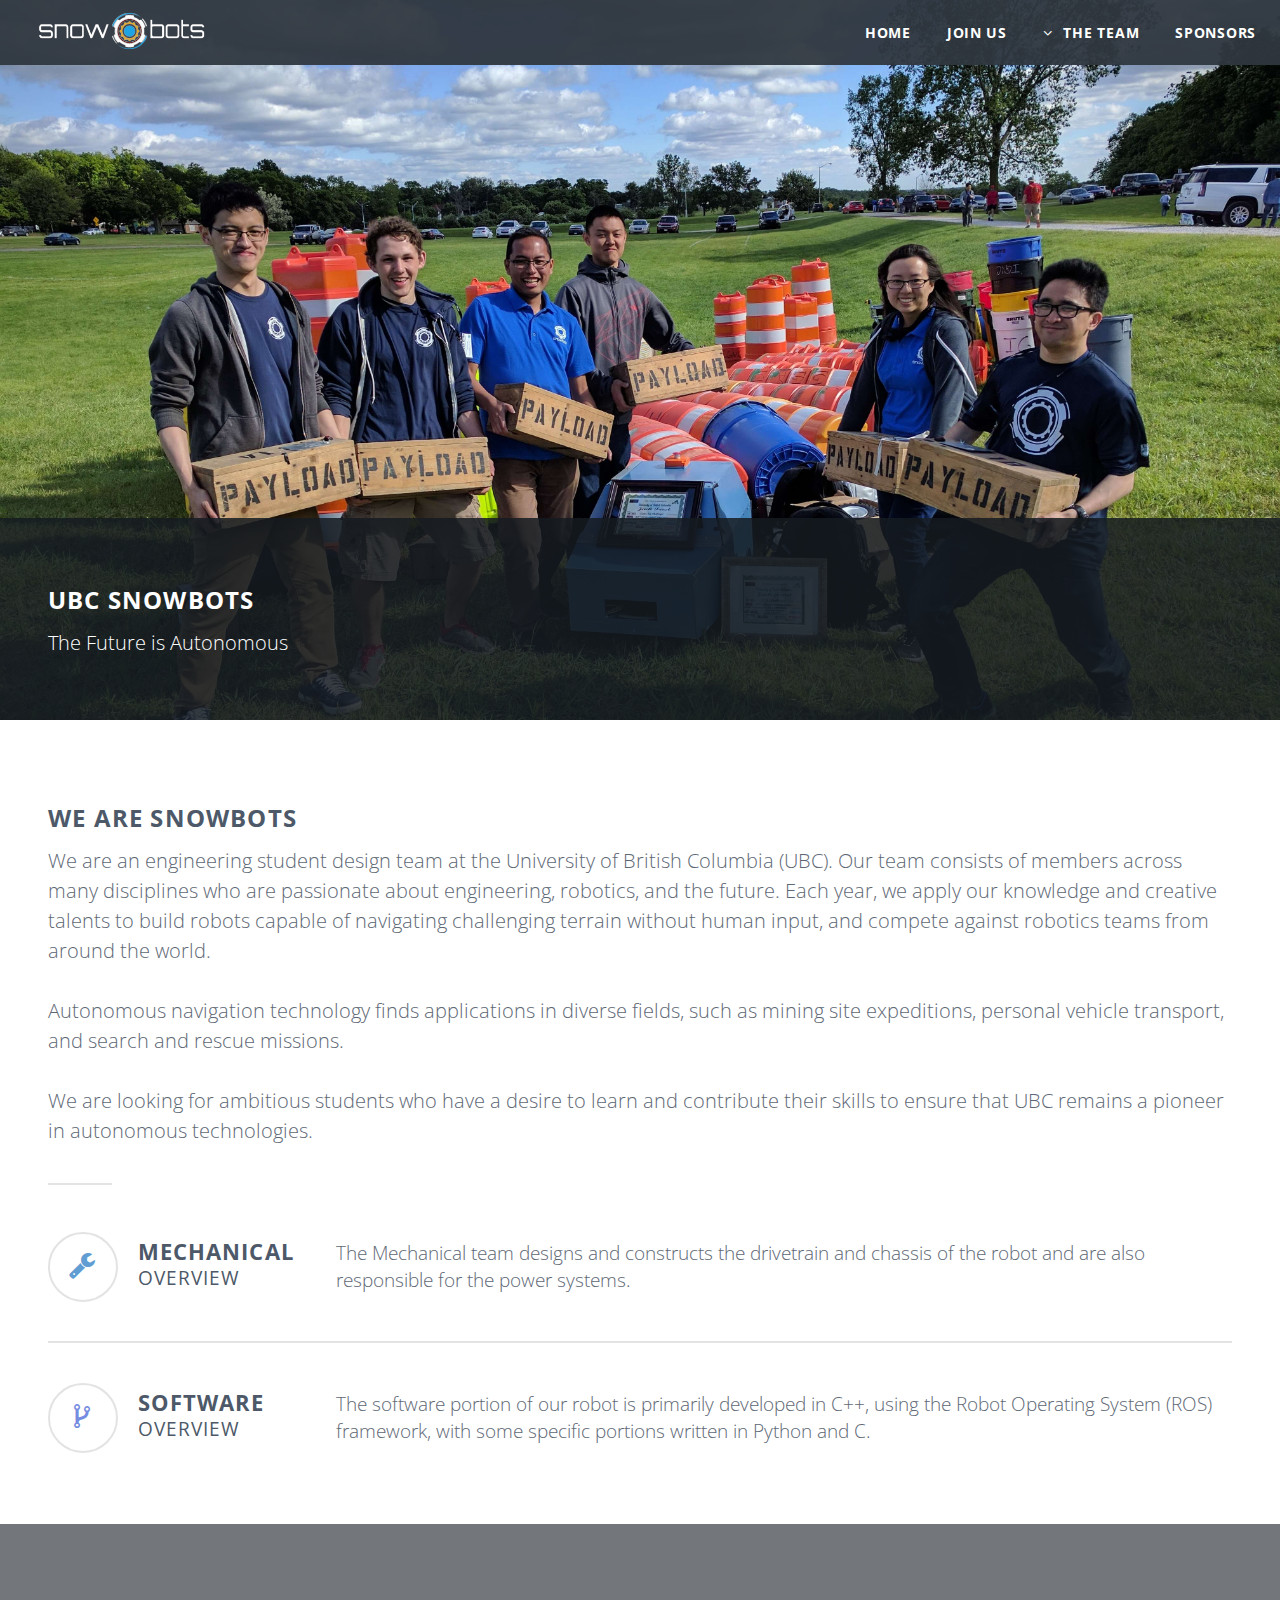
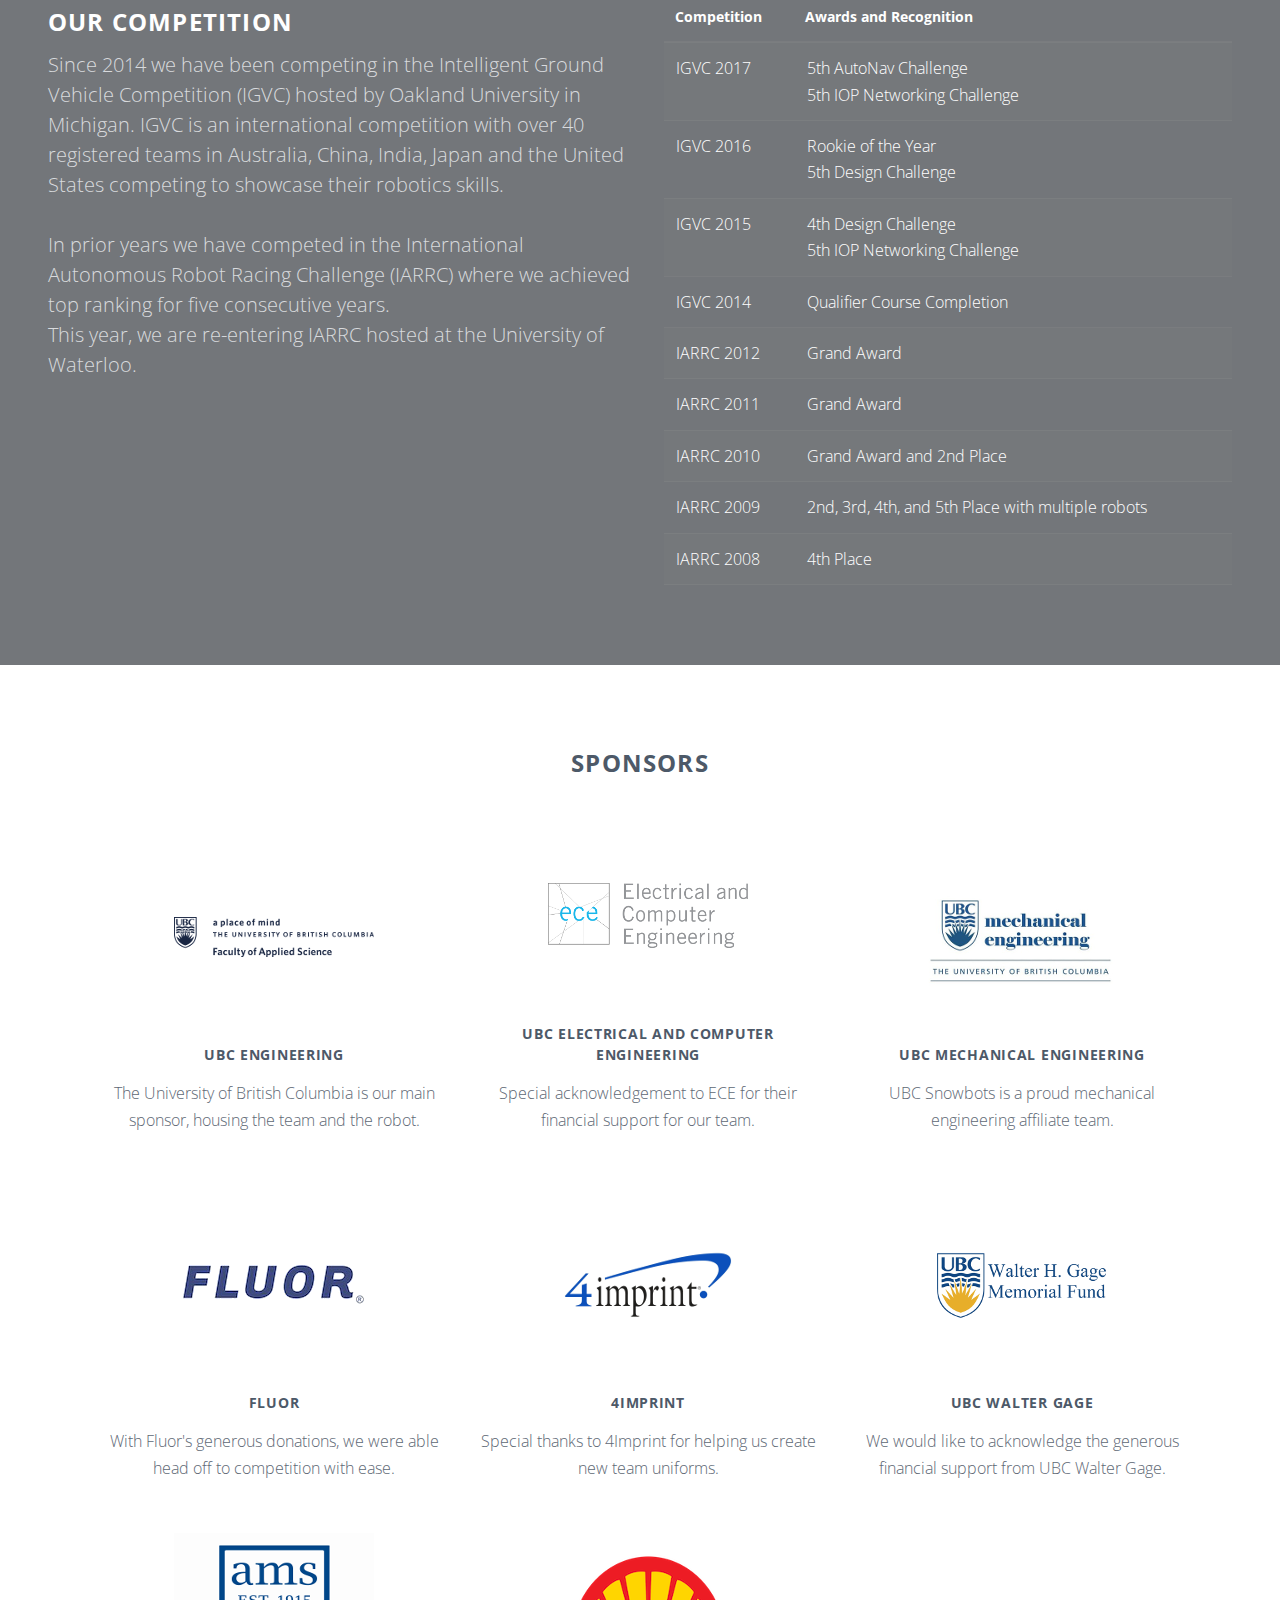
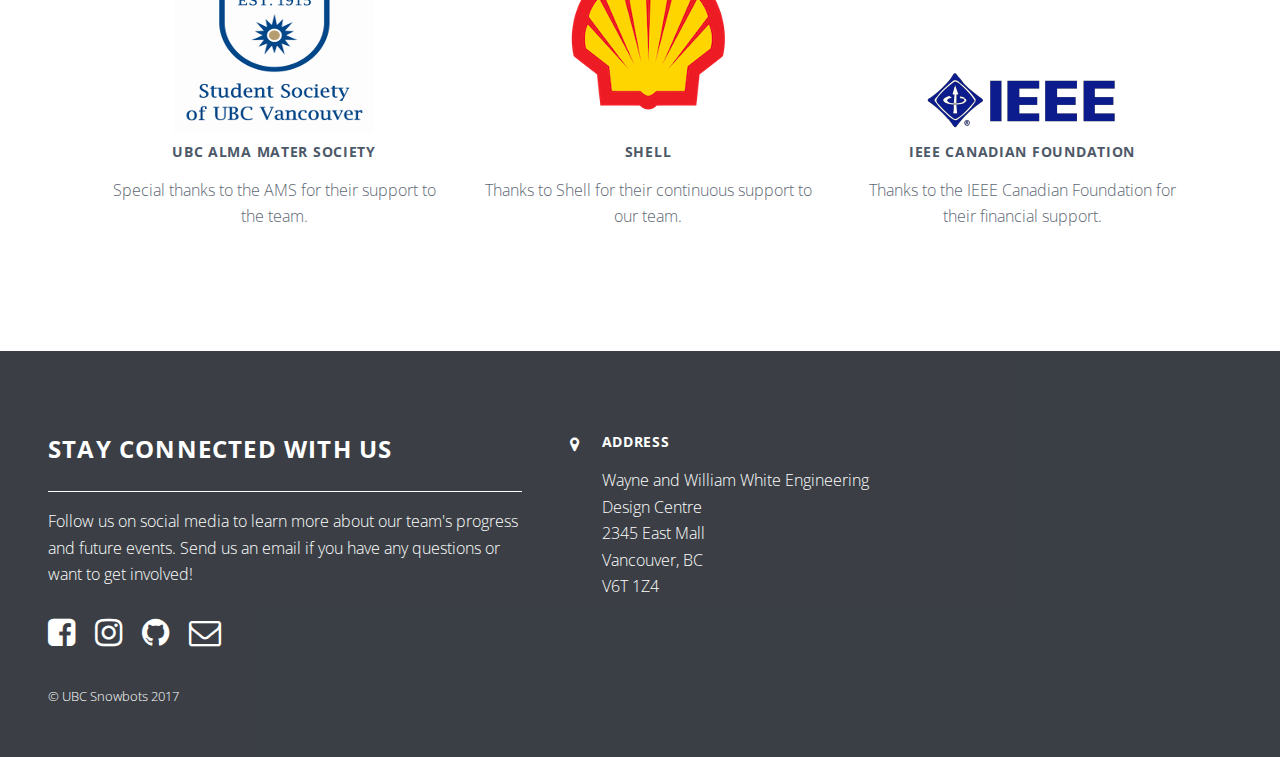
==== index.html @ 86490f84 "new year, new site" ====
<!DOCTYPE HTML>
<html>

<head>
	<title>UBC Snowbots</title>
	<meta charset="utf-8" />
	<meta name="viewport" content="width=device-width, initial-scale=1" />
	<!--[if lte IE 8]><script src="assets/js/ie/html5shiv.js"></script><![endif]-->
	<link rel="stylesheet" href="assets/css/main.css" />
	<link rel="shortcut icon" href="images/favicon.ico">
	<!--[if lte IE 8]><link rel="stylesheet" href="assets/css/ie8.css" /><![endif]-->
	<!--[if lte IE 9]><link rel="stylesheet" href="assets/css/ie9.css" /><![endif]-->
</head>

<body class="landing">

	<!-- Header -->
	<header id="header" class="alt">

		<h1><img src="images/snowbots-logo-flat.png" height="50em" /></h1>

        <nav id="nav">
            <ul>
                <li>
                    <a href="index">Home</a>
                </li>
                <li>
                    <a href="join">Join Us</a>
                </li>
                <li>
                    <a href="roster" class="submenu">The Team</a>
                    <ul>
                        <li><a href="roster#admin-leads">Administration</a></li>
                        <li><a href="roster#mech-leads">Mechanical</a></li>
                        <li><a href="roster#software-leads">Software</a></li>
                    </ul>
                </li>
                <li><a href="sponsors">Sponsors</a></li>
            </ul>
        </nav>

	</header>

	<!-- Banner -->
	<section id="banner" class="igvc_team_banner">
		<div class="content">
			<div class="inner">

				<header>
					<h2>UBC Snowbots</h2>
					<p>The Future is Autonomous</p>
				</header>

			</div>
		</div>
	</section>

	<!-- One -->
	<section id="one" class="wrapper">
		<div class="inner">
			<header class="major">
				<h2>We are Snowbots</h2>
				<p>
					We are an engineering student design team at the University of British Columbia (UBC). Our team consists of members across
					many disciplines who are passionate about engineering, robotics, and the future. Each year, we apply our knowledge and
					creative talents to build robots capable of navigating challenging terrain without human input, and compete against
					robotics teams from around the world.
					<br/><br/> Autonomous navigation technology finds applications in diverse fields, such as mining site expeditions, personal
					vehicle transport, and search and rescue missions.
					<br/><br/> We are looking for ambitious students who have a desire to learn and contribute their skills to ensure that
					UBC remains a pioneer in autonomous technologies.
				</p>
			</header>

			<ul class="features">
				<li>
					<h3 class="icon style1 fa-wrench">Mechanical <br/><span class="sub_h3">overview</span></h3>
					<p>
						The Mechanical team designs and constructs the drivetrain and chassis of the robot 
						and are also responsible for the power systems.
					</p>
				</li>
				<li>
					<h3 class="icon style2 fa-code-fork">Software <br/><span class="sub_h3">overview</span></h3>
					<p>
						The software portion of our robot is primarily developed in C++, using the Robot Operating System (ROS) framework, with some
						specific portions written in Python and C.
					</p>
				</li>
			</ul>

		</div>
	</section>

	<!-- Two -->
	<section id="two" class="wrapper cta">
		<div class="inner">
			<header>
				<h2>
					Our Competition
				</h2>

				<p>
					Since 2014 we have been competing in the Intelligent Ground Vehicle Competition (IGVC) hosted by Oakland University in Michigan.
					IGVC is an international competition with over 40 registered teams in Australia, China, India, Japan and the United
					States competing to showcase their robotics skills.
					<br/><br/> In prior years we have competed in the International Autonomous Robot Racing Challenge (IARRC) where we achieved
					top ranking for five consecutive years. <br /> This year, we are re-entering IARRC hosted at the University of Waterloo.
				</p>
			</header>

			<div class="table-wrapper">
				<table>
					<thead>
						<tr>
							<th>Competition</th>
							<th>Awards and Recognition</th>
						</tr>
					</thead>
					<tbody>
						<tr>
							<td>IGVC 2017</td>
							<td>
								5th AutoNav Challenge
								<br/> 5th IOP Networking Challenge
							</td>
						</tr>
						<tr>
							<td>IGVC 2016</td>
							<td>
								Rookie of the Year
								<br/> 5th Design Challenge
							</td>
						</tr>
						<tr>
							<td>IGVC 2015</td>
							<td>
								4th Design Challenge
								<br/> 5th IOP Networking Challenge
							</td>
						</tr>
						<tr>
							<td>IGVC 2014</td>
							<td>Qualifier Course Completion</td>
						</tr>
						<tr>
							<td>IARRC 2012</td>
							<td>Grand Award</td>
						</tr>
						<tr>
							<td>IARRC 2011</td>
							<td>Grand Award</td>
						</tr>
						<tr>
							<td>IARRC 2010</td>
							<td>Grand Award and 2nd Place</td>
						</tr>
						<tr>
							<td>IARRC 2009</td>
							<td>2nd, 3rd, 4th, and 5th Place with multiple robots</td>
						</tr>
						<tr>
							<td>IARRC 2008</td>
							<td>4th Place</td>
						</tr>
					</tbody>
				</table>
			</div>
		</div>
	</section>

	<!-- Three -->
	<section id="three" class="wrapper">
		<div class="inner">
			<header class="align-center">
				<h2>Sponsors</h2>
			</header>
			<ul class="sponsors">
				<li>
					<a href="http://engineering.ubc.ca/" target="_blank">
					<img src="images/sponsor_logo/ubcapsc-logo.png" alt="University of British Columbia">
					<h3>UBC Engineering</h3>
				</a>
					<p>The University of British Columbia is our main sponsor, housing the team and the robot.</p>
				</li>

				<li>
					<a href="http://www.ece.ubc.ca/" target="_blank">
					<img src="images/sponsor_logo/ece-logo.png" alt="UBC AMS">
					<h3>UBC Electrical and Computer Engineering</h3>
				</a>
					<p>Special acknowledgement to ECE for their financial support for our team.</p>
				</li>

				<li>
					<a href="http://mech.ubc.ca/" target="_blank">
					<img src="images/sponsor_logo/mech-logo.png" alt="UBC Mech">
					<h3>UBC Mechanical Engineering</h3>
				</a>
					<p>UBC Snowbots is a proud mechanical engineering affiliate team.</p>
				</li>

				<li>
					<a href="http://www.fluor.com/canada" target="_blank">
					<img src="images/sponsor_logo/fluor-logo.png" alt="Fluor">
					<h3>Fluor</h3>
				</a>
					<p>With Fluor's generous donations, we were able head off to competition with ease.</p>
				</li>

				<li>
					<a href="https://www.4imprint.ca/" target="_blank">
					<img src="images/sponsor_logo/4imprint-logo.png" alt="4Imprint">
					<h3>4Imprint</h3>
				</a>
					<p>Special thanks to 4Imprint for helping us create new team uniforms.</p>
				</li>

				<li>
					<a href="#" target="_blank">
					<img src="images/sponsor_logo/waltergage-logo.png" alt="UBC Walter Gage">
					<h3>UBC Walter Gage</h3>
				</a>
					<p>We would like to acknowledge the generous financial support from UBC Walter Gage.</p>
				</li>

				<li>
					<a href="http://www.ams.ubc.ca/" target="_blank">
					<img src="images/sponsor_logo/ams-logo.png" alt="UBC AMS">
					<h3>UBC Alma Mater Society</h3>
				</a>
					<p>Special thanks to the AMS for their support to the team.</p>
				</li>

				<li>
					<a href="http://www.shell.com/" target="_blank">
					<img src="images/sponsor_logo/shell-logo.png" alt="UBC AMS">
					<h3>Shell</h3>
				</a>
					<p>Thanks to Shell for their continuous support to our team.</p>
				</li>
				
				<li>
					<a href="http://www.ieeecanadianfoundation.org/EN/" target="_blank">
					<img src="images/sponsor_logo/IEEE-logo.png" alt="IEEE Canadian Foundation">
					<h3>IEEE Canadian Foundation</h3>
				</a>
					<p>Thanks to the IEEE Canadian Foundation for their financial support.</p>
				</li>

			</ul>
		</div>
	</section>

	<!-- Footer -->
	<footer id="footer">
		<div class="content">
			<div class="inner">

				<section class="about">
					<h2>Stay connected with us</h2>
					<hr/>
					<p>
						Follow us on social media to learn more about our team's progress and future events. Send us an email if you have any questions
						or want to get involved!
					</p>
					<ul class="icons">
						<li class="icon">
							<a class="icon fa-facebook-square" href="https://www.facebook.com/UBC.Snowbots"></a>
						</li>
						<li>
							<a class="icon fa-instagram" href="https://www.instagram.com/ubcsnowbots"></a>
						</li>
						<li>
							<a class="icon fa-github" href="https://github.com/UBC-Snowbots/"></a>
						</li>
						<li>
							<a class="icon fa-envelope-o" href="mailto:snowbots.ubc@gmail.com"></a>
						</li>
					</ul>
					<p class="copyright">&copy; UBC Snowbots 2017</p>
				</section>

				<ul class="icons bulleted">
					<li class="icon fa-map-marker">
						<h3>Address</h3>
						<p>Wayne and William White Engineering Design Centre<br /> 2345 East Mall<br /> Vancouver, BC <br />V6T 1Z4</p>
					</li>
				</ul>


			</div>
		</div>
	</footer>

	<!-- Scripts -->
	<script src="assets/js/jquery.min.js"></script>
	<script src="assets/js/jquery.dropotron.min.js"></script>
	<script src="assets/js/jquery.scrollex.min.js"></script>
	<script src="assets/js/skel.min.js"></script>
	<script src="assets/js/util.js"></script>
	<!--[if lte IE 8]><script src="assets/js/ie/respond.min.js"></script><![endif]-->
	<script src="assets/js/main.js"></script>

</body>

</html>
---- assets/css/main.css ----
@import url(font-awesome.min.css);
@import url("https://fonts.googleapis.com/css?family=Open+Sans:300italic,700italic,700,300");

/*
	Archetype by Pixelarity
	pixelarity.com | hello@pixelarity.com
	License: pixelarity.com/license
*/

/* Reset */

	html, body, div, span, applet, object, iframe, h1, h2, h3, h4, h5, h6, p, blockquote, pre, a, abbr, acronym, address, big, cite, code, del, dfn, em, img, ins, kbd, q, s, samp, small, strike, strong, sub, sup, tt, var, b, u, i, center, dl, dt, dd, ol, ul, li, fieldset, form, label, legend, table, caption, tbody, tfoot, thead, tr, th, td, article, aside, canvas, details, embed, figure, figcaption, footer, header, hgroup, menu, nav, output, ruby, section, summary, time, mark, audio, video {
		margin: 0;
		padding: 0;
		border: 0;
		font-size: 100%;
		font: inherit;
		vertical-align: baseline;
	}

	article, aside, details, figcaption, figure, footer, header, hgroup, menu, nav, section {
		display: block;
	}

	body {
		line-height: 1;
	}

	ol, ul {
		list-style: none;
	}

	blockquote, q {
		quotes: none;
	}

	blockquote:before, blockquote:after, q:before, q:after {
		content: '';
		content: none;
	}

	table {
		border-collapse: collapse;
		border-spacing: 0;
	}

	body {
		-webkit-text-size-adjust: none;
	}

/* Box Model */

	*, *:before, *:after {
		-moz-box-sizing: border-box;
		-webkit-box-sizing: border-box;
		box-sizing: border-box;
	}

/* Grid */

	.row {
		border-bottom: solid 1px transparent;
		-moz-box-sizing: border-box;
		-webkit-box-sizing: border-box;
		box-sizing: border-box;
	}

	.row > * {
		float: left;
		-moz-box-sizing: border-box;
		-webkit-box-sizing: border-box;
		box-sizing: border-box;
	}

	.row:after, .row:before {
		content: '';
		display: block;
		clear: both;
		height: 0;
	}

	.row.uniform > * > :first-child {
		margin-top: 0;
	}

	.row.uniform > * > :last-child {
		margin-bottom: 0;
	}

	.row.\30 \25 > * {
		padding: 0 0 0 0em;
	}

	.row.\30 \25 {
		margin: 0 0 -1px 0em;
	}

	.row.uniform.\30 \25 > * {
		padding: 0em 0 0 0em;
	}

	.row.uniform.\30 \25 {
		margin: 0em 0 -1px 0em;
	}

	.row > * {
		padding: 0 0 0 2em;
	}

	.row {
		margin: 0 0 -1px -2em;
	}

	.row.uniform > * {
		padding: 2em 0 0 2em;
	}

	.row.uniform {
		margin: -2em 0 -1px -2em;
	}

	.row.\32 00\25 > * {
		padding: 0 0 0 4em;
	}

	.row.\32 00\25 {
		margin: 0 0 -1px -4em;
	}

	.row.uniform.\32 00\25 > * {
		padding: 4em 0 0 4em;
	}

	.row.uniform.\32 00\25 {
		margin: -4em 0 -1px -4em;
	}

	.row.\31 50\25 > * {
		padding: 0 0 0 3em;
	}

	.row.\31 50\25 {
		margin: 0 0 -1px -3em;
	}

	.row.uniform.\31 50\25 > * {
		padding: 3em 0 0 3em;
	}

	.row.uniform.\31 50\25 {
		margin: -3em 0 -1px -3em;
	}

	.row.\35 0\25 > * {
		padding: 0 0 0 1em;
	}

	.row.\35 0\25 {
		margin: 0 0 -1px -1em;
	}

	.row.uniform.\35 0\25 > * {
		padding: 1em 0 0 1em;
	}

	.row.uniform.\35 0\25 {
		margin: -1em 0 -1px -1em;
	}

	.row.\32 5\25 > * {
		padding: 0 0 0 0.5em;
	}

	.row.\32 5\25 {
		margin: 0 0 -1px -0.5em;
	}

	.row.uniform.\32 5\25 > * {
		padding: 0.5em 0 0 0.5em;
	}

	.row.uniform.\32 5\25 {
		margin: -0.5em 0 -1px -0.5em;
	}

	.\31 2u, .\31 2u\24 {
		width: 100%;
		clear: none;
		margin-left: 0;
	}

	.\31 1u, .\31 1u\24 {
		width: 91.6666666667%;
		clear: none;
		margin-left: 0;
	}

	.\31 0u, .\31 0u\24 {
		width: 83.3333333333%;
		clear: none;
		margin-left: 0;
	}

	.\39 u, .\39 u\24 {
		width: 75%;
		clear: none;
		margin-left: 0;
	}

	.\38 u, .\38 u\24 {
		width: 66.6666666667%;
		clear: none;
		margin-left: 0;
	}

	.\37 u, .\37 u\24 {
		width: 58.3333333333%;
		clear: none;
		margin-left: 0;
	}

	.\36 u, .\36 u\24 {
		width: 50%;
		clear: none;
		margin-left: 0;
	}

	.\35 u, .\35 u\24 {
		width: 41.6666666667%;
		clear: none;
		margin-left: 0;
	}

	.\34 u, .\34 u\24 {
		width: 33.3333333333%;
		clear: none;
		margin-left: 0;
	}

	.\33 u, .\33 u\24 {
		width: 25%;
		clear: none;
		margin-left: 0;
	}

	.\32 u, .\32 u\24 {
		width: 16.6666666667%;
		clear: none;
		margin-left: 0;
	}

	.\31 u, .\31 u\24 {
		width: 8.3333333333%;
		clear: none;
		margin-left: 0;
	}

	.\31 2u\24 + *,
	.\31 1u\24 + *,
	.\31 0u\24 + *,
	.\39 u\24 + *,
	.\38 u\24 + *,
	.\37 u\24 + *,
	.\36 u\24 + *,
	.\35 u\24 + *,
	.\34 u\24 + *,
	.\33 u\24 + *,
	.\32 u\24 + *,
	.\31 u\24 + * {
		clear: left;
	}

	.\-11u {
		margin-left: 91.66667%;
	}

	.\-10u {
		margin-left: 83.33333%;
	}

	.\-9u {
		margin-left: 75%;
	}

	.\-8u {
		margin-left: 66.66667%;
	}

	.\-7u {
		margin-left: 58.33333%;
	}

	.\-6u {
		margin-left: 50%;
	}

	.\-5u {
		margin-left: 41.66667%;
	}

	.\-4u {
		margin-left: 33.33333%;
	}

	.\-3u {
		margin-left: 25%;
	}

	.\-2u {
		margin-left: 16.66667%;
	}

	.\-1u {
		margin-left: 8.33333%;
	}

	@media screen and (max-width: 1680px) {

		.row > * {
			padding: 0 0 0 2em;
		}

		.row {
			margin: 0 0 -1px -2em;
		}

		.row.uniform > * {
			padding: 2em 0 0 2em;
		}

		.row.uniform {
			margin: -2em 0 -1px -2em;
		}

		.row.\32 00\25 > * {
			padding: 0 0 0 4em;
		}

		.row.\32 00\25 {
			margin: 0 0 -1px -4em;
		}

		.row.uniform.\32 00\25 > * {
			padding: 4em 0 0 4em;
		}

		.row.uniform.\32 00\25 {
			margin: -4em 0 -1px -4em;
		}

		.row.\31 50\25 > * {
			padding: 0 0 0 3em;
		}

		.row.\31 50\25 {
			margin: 0 0 -1px -3em;
		}

		.row.uniform.\31 50\25 > * {
			padding: 3em 0 0 3em;
		}

		.row.uniform.\31 50\25 {
			margin: -3em 0 -1px -3em;
		}

		.row.\35 0\25 > * {
			padding: 0 0 0 1em;
		}

		.row.\35 0\25 {
			margin: 0 0 -1px -1em;
		}

		.row.uniform.\35 0\25 > * {
			padding: 1em 0 0 1em;
		}

		.row.uniform.\35 0\25 {
			margin: -1em 0 -1px -1em;
		}

		.row.\32 5\25 > * {
			padding: 0 0 0 0.5em;
		}

		.row.\32 5\25 {
			margin: 0 0 -1px -0.5em;
		}

		.row.uniform.\32 5\25 > * {
			padding: 0.5em 0 0 0.5em;
		}

		.row.uniform.\32 5\25 {
			margin: -0.5em 0 -1px -0.5em;
		}

		.\31 2u\28xlarge\29, .\31 2u\24\28xlarge\29 {
			width: 100%;
			clear: none;
			margin-left: 0;
		}

		.\31 1u\28xlarge\29, .\31 1u\24\28xlarge\29 {
			width: 91.6666666667%;
			clear: none;
			margin-left: 0;
		}

		.\31 0u\28xlarge\29, .\31 0u\24\28xlarge\29 {
			width: 83.3333333333%;
			clear: none;
			margin-left: 0;
		}

		.\39 u\28xlarge\29, .\39 u\24\28xlarge\29 {
			width: 75%;
			clear: none;
			margin-left: 0;
		}

		.\38 u\28xlarge\29, .\38 u\24\28xlarge\29 {
			width: 66.6666666667%;
			clear: none;
			margin-left: 0;
		}

		.\37 u\28xlarge\29, .\37 u\24\28xlarge\29 {
			width: 58.3333333333%;
			clear: none;
			margin-left: 0;
		}

		.\36 u\28xlarge\29, .\36 u\24\28xlarge\29 {
			width: 50%;
			clear: none;
			margin-left: 0;
		}

		.\35 u\28xlarge\29, .\35 u\24\28xlarge\29 {
			width: 41.6666666667%;
			clear: none;
			margin-left: 0;
		}

		.\34 u\28xlarge\29, .\34 u\24\28xlarge\29 {
			width: 33.3333333333%;
			clear: none;
			margin-left: 0;
		}

		.\33 u\28xlarge\29, .\33 u\24\28xlarge\29 {
			width: 25%;
			clear: none;
			margin-left: 0;
		}

		.\32 u\28xlarge\29, .\32 u\24\28xlarge\29 {
			width: 16.6666666667%;
			clear: none;
			margin-left: 0;
		}

		.\31 u\28xlarge\29, .\31 u\24\28xlarge\29 {
			width: 8.3333333333%;
			clear: none;
			margin-left: 0;
		}

		.\31 2u\24\28xlarge\29 + *,
		.\31 1u\24\28xlarge\29 + *,
		.\31 0u\24\28xlarge\29 + *,
		.\39 u\24\28xlarge\29 + *,
		.\38 u\24\28xlarge\29 + *,
		.\37 u\24\28xlarge\29 + *,
		.\36 u\24\28xlarge\29 + *,
		.\35 u\24\28xlarge\29 + *,
		.\34 u\24\28xlarge\29 + *,
		.\33 u\24\28xlarge\29 + *,
		.\32 u\24\28xlarge\29 + *,
		.\31 u\24\28xlarge\29 + * {
			clear: left;
		}

		.\-11u\28xlarge\29 {
			margin-left: 91.66667%;
		}

		.\-10u\28xlarge\29 {
			margin-left: 83.33333%;
		}

		.\-9u\28xlarge\29 {
			margin-left: 75%;
		}

		.\-8u\28xlarge\29 {
			margin-left: 66.66667%;
		}

		.\-7u\28xlarge\29 {
			margin-left: 58.33333%;
		}

		.\-6u\28xlarge\29 {
			margin-left: 50%;
		}

		.\-5u\28xlarge\29 {
			margin-left: 41.66667%;
		}

		.\-4u\28xlarge\29 {
			margin-left: 33.33333%;
		}

		.\-3u\28xlarge\29 {
			margin-left: 25%;
		}

		.\-2u\28xlarge\29 {
			margin-left: 16.66667%;
		}

		.\-1u\28xlarge\29 {
			margin-left: 8.33333%;
		}

	}

	@media screen and (max-width: 1280px) {

		.row > * {
			padding: 0 0 0 2em;
		}

		.row {
			margin: 0 0 -1px -2em;
		}

		.row.uniform > * {
			padding: 2em 0 0 2em;
		}

		.row.uniform {
			margin: -2em 0 -1px -2em;
		}

		.row.\32 00\25 > * {
			padding: 0 0 0 4em;
		}

		.row.\32 00\25 {
			margin: 0 0 -1px -4em;
		}

		.row.uniform.\32 00\25 > * {
			padding: 4em 0 0 4em;
		}

		.row.uniform.\32 00\25 {
			margin: -4em 0 -1px -4em;
		}

		.row.\31 50\25 > * {
			padding: 0 0 0 3em;
		}

		.row.\31 50\25 {
			margin: 0 0 -1px -3em;
		}

		.row.uniform.\31 50\25 > * {
			padding: 3em 0 0 3em;
		}

		.row.uniform.\31 50\25 {
			margin: -3em 0 -1px -3em;
		}

		.row.\35 0\25 > * {
			padding: 0 0 0 1em;
		}

		.row.\35 0\25 {
			margin: 0 0 -1px -1em;
		}

		.row.uniform.\35 0\25 > * {
			padding: 1em 0 0 1em;
		}

		.row.uniform.\35 0\25 {
			margin: -1em 0 -1px -1em;
		}

		.row.\32 5\25 > * {
			padding: 0 0 0 0.5em;
		}

		.row.\32 5\25 {
			margin: 0 0 -1px -0.5em;
		}

		.row.uniform.\32 5\25 > * {
			padding: 0.5em 0 0 0.5em;
		}

		.row.uniform.\32 5\25 {
			margin: -0.5em 0 -1px -0.5em;
		}

		.\31 2u\28large\29, .\31 2u\24\28large\29 {
			width: 100%;
			clear: none;
			margin-left: 0;
		}

		.\31 1u\28large\29, .\31 1u\24\28large\29 {
			width: 91.6666666667%;
			clear: none;
			margin-left: 0;
		}

		.\31 0u\28large\29, .\31 0u\24\28large\29 {
			width: 83.3333333333%;
			clear: none;
			margin-left: 0;
		}

		.\39 u\28large\29, .\39 u\24\28large\29 {
			width: 75%;
			clear: none;
			margin-left: 0;
		}

		.\38 u\28large\29, .\38 u\24\28large\29 {
			width: 66.6666666667%;
			clear: none;
			margin-left: 0;
		}

		.\37 u\28large\29, .\37 u\24\28large\29 {
			width: 58.3333333333%;
			clear: none;
			margin-left: 0;
		}

		.\36 u\28large\29, .\36 u\24\28large\29 {
			width: 50%;
			clear: none;
			margin-left: 0;
		}

		.\35 u\28large\29, .\35 u\24\28large\29 {
			width: 41.6666666667%;
			clear: none;
			margin-left: 0;
		}

		.\34 u\28large\29, .\34 u\24\28large\29 {
			width: 33.3333333333%;
			clear: none;
			margin-left: 0;
		}

		.\33 u\28large\29, .\33 u\24\28large\29 {
			width: 25%;
			clear: none;
			margin-left: 0;
		}

		.\32 u\28large\29, .\32 u\24\28large\29 {
			width: 16.6666666667%;
			clear: none;
			margin-left: 0;
		}

		.\31 u\28large\29, .\31 u\24\28large\29 {
			width: 8.3333333333%;
			clear: none;
			margin-left: 0;
		}

		.\31 2u\24\28large\29 + *,
		.\31 1u\24\28large\29 + *,
		.\31 0u\24\28large\29 + *,
		.\39 u\24\28large\29 + *,
		.\38 u\24\28large\29 + *,
		.\37 u\24\28large\29 + *,
		.\36 u\24\28large\29 + *,
		.\35 u\24\28large\29 + *,
		.\34 u\24\28large\29 + *,
		.\33 u\24\28large\29 + *,
		.\32 u\24\28large\29 + *,
		.\31 u\24\28large\29 + * {
			clear: left;
		}

		.\-11u\28large\29 {
			margin-left: 91.66667%;
		}

		.\-10u\28large\29 {
			margin-left: 83.33333%;
		}

		.\-9u\28large\29 {
			margin-left: 75%;
		}

		.\-8u\28large\29 {
			margin-left: 66.66667%;
		}

		.\-7u\28large\29 {
			margin-left: 58.33333%;
		}

		.\-6u\28large\29 {
			margin-left: 50%;
		}

		.\-5u\28large\29 {
			margin-left: 41.66667%;
		}

		.\-4u\28large\29 {
			margin-left: 33.33333%;
		}

		.\-3u\28large\29 {
			margin-left: 25%;
		}

		.\-2u\28large\29 {
			margin-left: 16.66667%;
		}

		.\-1u\28large\29 {
			margin-left: 8.33333%;
		}

	}

	@media screen and (max-width: 980px) {

		.row > * {
			padding: 0 0 0 2em;
		}

		.row {
			margin: 0 0 -1px -2em;
		}

		.row.uniform > * {
			padding: 2em 0 0 2em;
		}

		.row.uniform {
			margin: -2em 0 -1px -2em;
		}

		.row.\32 00\25 > * {
			padding: 0 0 0 4em;
		}

		.row.\32 00\25 {
			margin: 0 0 -1px -4em;
		}

		.row.uniform.\32 00\25 > * {
			padding: 4em 0 0 4em;
		}

		.row.uniform.\32 00\25 {
			margin: -4em 0 -1px -4em;
		}

		.row.\31 50\25 > * {
			padding: 0 0 0 3em;
		}

		.row.\31 50\25 {
			margin: 0 0 -1px -3em;
		}

		.row.uniform.\31 50\25 > * {
			padding: 3em 0 0 3em;
		}

		.row.uniform.\31 50\25 {
			margin: -3em 0 -1px -3em;
		}

		.row.\35 0\25 > * {
			padding: 0 0 0 1em;
		}

		.row.\35 0\25 {
			margin: 0 0 -1px -1em;
		}

		.row.uniform.\35 0\25 > * {
			padding: 1em 0 0 1em;
		}

		.row.uniform.\35 0\25 {
			margin: -1em 0 -1px -1em;
		}

		.row.\32 5\25 > * {
			padding: 0 0 0 0.5em;
		}

		.row.\32 5\25 {
			margin: 0 0 -1px -0.5em;
		}

		.row.uniform.\32 5\25 > * {
			padding: 0.5em 0 0 0.5em;
		}

		.row.uniform.\32 5\25 {
			margin: -0.5em 0 -1px -0.5em;
		}

		.\31 2u\28medium\29, .\31 2u\24\28medium\29 {
			width: 100%;
			clear: none;
			margin-left: 0;
		}

		.\31 1u\28medium\29, .\31 1u\24\28medium\29 {
			width: 91.6666666667%;
			clear: none;
			margin-left: 0;
		}

		.\31 0u\28medium\29, .\31 0u\24\28medium\29 {
			width: 83.3333333333%;
			clear: none;
			margin-left: 0;
		}

		.\39 u\28medium\29, .\39 u\24\28medium\29 {
			width: 75%;
			clear: none;
			margin-left: 0;
		}

		.\38 u\28medium\29, .\38 u\24\28medium\29 {
			width: 66.6666666667%;
			clear: none;
			margin-left: 0;
		}

		.\37 u\28medium\29, .\37 u\24\28medium\29 {
			width: 58.3333333333%;
			clear: none;
			margin-left: 0;
		}

		.\36 u\28medium\29, .\36 u\24\28medium\29 {
			width: 50%;
			clear: none;
			margin-left: 0;
		}

		.\35 u\28medium\29, .\35 u\24\28medium\29 {
			width: 41.6666666667%;
			clear: none;
			margin-left: 0;
		}

		.\34 u\28medium\29, .\34 u\24\28medium\29 {
			width: 33.3333333333%;
			clear: none;
			margin-left: 0;
		}

		.\33 u\28medium\29, .\33 u\24\28medium\29 {
			width: 25%;
			clear: none;
			margin-left: 0;
		}

		.\32 u\28medium\29, .\32 u\24\28medium\29 {
			width: 16.6666666667%;
			clear: none;
			margin-left: 0;
		}

		.\31 u\28medium\29, .\31 u\24\28medium\29 {
			width: 8.3333333333%;
			clear: none;
			margin-left: 0;
		}

		.\31 2u\24\28medium\29 + *,
		.\31 1u\24\28medium\29 + *,
		.\31 0u\24\28medium\29 + *,
		.\39 u\24\28medium\29 + *,
		.\38 u\24\28medium\29 + *,
		.\37 u\24\28medium\29 + *,
		.\36 u\24\28medium\29 + *,
		.\35 u\24\28medium\29 + *,
		.\34 u\24\28medium\29 + *,
		.\33 u\24\28medium\29 + *,
		.\32 u\24\28medium\29 + *,
		.\31 u\24\28medium\29 + * {
			clear: left;
		}

		.\-11u\28medium\29 {
			margin-left: 91.66667%;
		}

		.\-10u\28medium\29 {
			margin-left: 83.33333%;
		}

		.\-9u\28medium\29 {
			margin-left: 75%;
		}

		.\-8u\28medium\29 {
			margin-left: 66.66667%;
		}

		.\-7u\28medium\29 {
			margin-left: 58.33333%;
		}

		.\-6u\28medium\29 {
			margin-left: 50%;
		}

		.\-5u\28medium\29 {
			margin-left: 41.66667%;
		}

		.\-4u\28medium\29 {
			margin-left: 33.33333%;
		}

		.\-3u\28medium\29 {
			margin-left: 25%;
		}

		.\-2u\28medium\29 {
			margin-left: 16.66667%;
		}

		.\-1u\28medium\29 {
			margin-left: 8.33333%;
		}

	}

	@media screen and (max-width: 736px) {

		.row > * {
			padding: 0 0 0 2em;
		}

		.row {
			margin: 0 0 -1px -2em;
		}

		.row.uniform > * {
			padding: 2em 0 0 2em;
		}

		.row.uniform {
			margin: -2em 0 -1px -2em;
		}

		.row.\32 00\25 > * {
			padding: 0 0 0 4em;
		}

		.row.\32 00\25 {
			margin: 0 0 -1px -4em;
		}

		.row.uniform.\32 00\25 > * {
			padding: 4em 0 0 4em;
		}

		.row.uniform.\32 00\25 {
			margin: -4em 0 -1px -4em;
		}

		.row.\31 50\25 > * {
			padding: 0 0 0 3em;
		}

		.row.\31 50\25 {
			margin: 0 0 -1px -3em;
		}

		.row.uniform.\31 50\25 > * {
			padding: 3em 0 0 3em;
		}

		.row.uniform.\31 50\25 {
			margin: -3em 0 -1px -3em;
		}

		.row.\35 0\25 > * {
			padding: 0 0 0 1em;
		}

		.row.\35 0\25 {
			margin: 0 0 -1px -1em;
		}

		.row.uniform.\35 0\25 > * {
			padding: 1em 0 0 1em;
		}

		.row.uniform.\35 0\25 {
			margin: -1em 0 -1px -1em;
		}

		.row.\32 5\25 > * {
			padding: 0 0 0 0.5em;
		}

		.row.\32 5\25 {
			margin: 0 0 -1px -0.5em;
		}

		.row.uniform.\32 5\25 > * {
			padding: 0.5em 0 0 0.5em;
		}

		.row.uniform.\32 5\25 {
			margin: -0.5em 0 -1px -0.5em;
		}

		.\31 2u\28small\29, .\31 2u\24\28small\29 {
			width: 100%;
			clear: none;
			margin-left: 0;
		}

		.\31 1u\28small\29, .\31 1u\24\28small\29 {
			width: 91.6666666667%;
			clear: none;
			margin-left: 0;
		}

		.\31 0u\28small\29, .\31 0u\24\28small\29 {
			width: 83.3333333333%;
			clear: none;
			margin-left: 0;
		}

		.\39 u\28small\29, .\39 u\24\28small\29 {
			width: 75%;
			clear: none;
			margin-left: 0;
		}

		.\38 u\28small\29, .\38 u\24\28small\29 {
			width: 66.6666666667%;
			clear: none;
			margin-left: 0;
		}

		.\37 u\28small\29, .\37 u\24\28small\29 {
			width: 58.3333333333%;
			clear: none;
			margin-left: 0;
		}

		.\36 u\28small\29, .\36 u\24\28small\29 {
			width: 50%;
			clear: none;
			margin-left: 0;
		}

		.\35 u\28small\29, .\35 u\24\28small\29 {
			width: 41.6666666667%;
			clear: none;
			margin-left: 0;
		}

		.\34 u\28small\29, .\34 u\24\28small\29 {
			width: 33.3333333333%;
			clear: none;
			margin-left: 0;
		}

		.\33 u\28small\29, .\33 u\24\28small\29 {
			width: 25%;
			clear: none;
			margin-left: 0;
		}

		.\32 u\28small\29, .\32 u\24\28small\29 {
			width: 16.6666666667%;
			clear: none;
			margin-left: 0;
		}

		.\31 u\28small\29, .\31 u\24\28small\29 {
			width: 8.3333333333%;
			clear: none;
			margin-left: 0;
		}

		.\31 2u\24\28small\29 + *,
		.\31 1u\24\28small\29 + *,
		.\31 0u\24\28small\29 + *,
		.\39 u\24\28small\29 + *,
		.\38 u\24\28small\29 + *,
		.\37 u\24\28small\29 + *,
		.\36 u\24\28small\29 + *,
		.\35 u\24\28small\29 + *,
		.\34 u\24\28small\29 + *,
		.\33 u\24\28small\29 + *,
		.\32 u\24\28small\29 + *,
		.\31 u\24\28small\29 + * {
			clear: left;
		}

		.\-11u\28small\29 {
			margin-left: 91.66667%;
		}

		.\-10u\28small\29 {
			margin-left: 83.33333%;
		}

		.\-9u\28small\29 {
			margin-left: 75%;
		}

		.\-8u\28small\29 {
			margin-left: 66.66667%;
		}

		.\-7u\28small\29 {
			margin-left: 58.33333%;
		}

		.\-6u\28small\29 {
			margin-left: 50%;
		}

		.\-5u\28small\29 {
			margin-left: 41.66667%;
		}

		.\-4u\28small\29 {
			margin-left: 33.33333%;
		}

		.\-3u\28small\29 {
			margin-left: 25%;
		}

		.\-2u\28small\29 {
			margin-left: 16.66667%;
		}

		.\-1u\28small\29 {
			margin-left: 8.33333%;
		}

	}

	@media screen and (max-width: 480px) {

		.row > * {
			padding: 0 0 0 2em;
		}

		.row {
			margin: 0 0 -1px -2em;
		}

		.row.uniform > * {
			padding: 2em 0 0 2em;
		}

		.row.uniform {
			margin: -2em 0 -1px -2em;
		}

		.row.\32 00\25 > * {
			padding: 0 0 0 4em;
		}

		.row.\32 00\25 {
			margin: 0 0 -1px -4em;
		}

		.row.uniform.\32 00\25 > * {
			padding: 4em 0 0 4em;
		}

		.row.uniform.\32 00\25 {
			margin: -4em 0 -1px -4em;
		}

		.row.\31 50\25 > * {
			padding: 0 0 0 3em;
		}

		.row.\31 50\25 {
			margin: 0 0 -1px -3em;
		}

		.row.uniform.\31 50\25 > * {
			padding: 3em 0 0 3em;
		}

		.row.uniform.\31 50\25 {
			margin: -3em 0 -1px -3em;
		}

		.row.\35 0\25 > * {
			padding: 0 0 0 1em;
		}

		.row.\35 0\25 {
			margin: 0 0 -1px -1em;
		}

		.row.uniform.\35 0\25 > * {
			padding: 1em 0 0 1em;
		}

		.row.uniform.\35 0\25 {
			margin: -1em 0 -1px -1em;
		}

		.row.\32 5\25 > * {
			padding: 0 0 0 0.5em;
		}

		.row.\32 5\25 {
			margin: 0 0 -1px -0.5em;
		}

		.row.uniform.\32 5\25 > * {
			padding: 0.5em 0 0 0.5em;
		}

		.row.uniform.\32 5\25 {
			margin: -0.5em 0 -1px -0.5em;
		}

		.\31 2u\28xsmall\29, .\31 2u\24\28xsmall\29 {
			width: 100%;
			clear: none;
			margin-left: 0;
		}

		.\31 1u\28xsmall\29, .\31 1u\24\28xsmall\29 {
			width: 91.6666666667%;
			clear: none;
			margin-left: 0;
		}

		.\31 0u\28xsmall\29, .\31 0u\24\28xsmall\29 {
			width: 83.3333333333%;
			clear: none;
			margin-left: 0;
		}

		.\39 u\28xsmall\29, .\39 u\24\28xsmall\29 {
			width: 75%;
			clear: none;
			margin-left: 0;
		}

		.\38 u\28xsmall\29, .\38 u\24\28xsmall\29 {
			width: 66.6666666667%;
			clear: none;
			margin-left: 0;
		}

		.\37 u\28xsmall\29, .\37 u\24\28xsmall\29 {
			width: 58.3333333333%;
			clear: none;
			margin-left: 0;
		}

		.\36 u\28xsmall\29, .\36 u\24\28xsmall\29 {
			width: 50%;
			clear: none;
			margin-left: 0;
		}

		.\35 u\28xsmall\29, .\35 u\24\28xsmall\29 {
			width: 41.6666666667%;
			clear: none;
			margin-left: 0;
		}

		.\34 u\28xsmall\29, .\34 u\24\28xsmall\29 {
			width: 33.3333333333%;
			clear: none;
			margin-left: 0;
		}

		.\33 u\28xsmall\29, .\33 u\24\28xsmall\29 {
			width: 25%;
			clear: none;
			margin-left: 0;
		}

		.\32 u\28xsmall\29, .\32 u\24\28xsmall\29 {
			width: 16.6666666667%;
			clear: none;
			margin-left: 0;
		}

		.\31 u\28xsmall\29, .\31 u\24\28xsmall\29 {
			width: 8.3333333333%;
			clear: none;
			margin-left: 0;
		}

		.\31 2u\24\28xsmall\29 + *,
		.\31 1u\24\28xsmall\29 + *,
		.\31 0u\24\28xsmall\29 + *,
		.\39 u\24\28xsmall\29 + *,
		.\38 u\24\28xsmall\29 + *,
		.\37 u\24\28xsmall\29 + *,
		.\36 u\24\28xsmall\29 + *,
		.\35 u\24\28xsmall\29 + *,
		.\34 u\24\28xsmall\29 + *,
		.\33 u\24\28xsmall\29 + *,
		.\32 u\24\28xsmall\29 + *,
		.\31 u\24\28xsmall\29 + * {
			clear: left;
		}

		.\-11u\28xsmall\29 {
			margin-left: 91.66667%;
		}

		.\-10u\28xsmall\29 {
			margin-left: 83.33333%;
		}

		.\-9u\28xsmall\29 {
			margin-left: 75%;
		}

		.\-8u\28xsmall\29 {
			margin-left: 66.66667%;
		}

		.\-7u\28xsmall\29 {
			margin-left: 58.33333%;
		}

		.\-6u\28xsmall\29 {
			margin-left: 50%;
		}

		.\-5u\28xsmall\29 {
			margin-left: 41.66667%;
		}

		.\-4u\28xsmall\29 {
			margin-left: 33.33333%;
		}

		.\-3u\28xsmall\29 {
			margin-left: 25%;
		}

		.\-2u\28xsmall\29 {
			margin-left: 16.66667%;
		}

		.\-1u\28xsmall\29 {
			margin-left: 8.33333%;
		}

	}

/* Basic */

	@-ms-viewport {
		width: device-width;
	}

	body {
		-ms-overflow-style: scrollbar;
	}

	@media screen and (max-width: 480px) {

		html, body {
			min-width: 320px;
		}

	}

	body {
		background: #fff;
	}

		body.is-loading *, body.is-loading *:before, body.is-loading *:after {
			-moz-animation: none !important;
			-webkit-animation: none !important;
			-ms-animation: none !important;
			animation: none !important;
			-moz-transition: none !important;
			-webkit-transition: none !important;
			-ms-transition: none !important;
			transition: none !important;
		}

/* Typography */

	body {
		background-color: #fff;
		color: #5e6875;
	}

	body, input, select, textarea {
		font-family: "Open Sans", Helvetica, sans-serif;
		font-size: 14pt;
		font-weight: 300;
		line-height: 1.65em;
	}

		@media screen and (max-width: 1680px) {

			body, input, select, textarea {
				font-size: 12pt;
			}

		}

		@media screen and (max-width: 736px) {

			body, input, select, textarea {
				font-size: 11pt;
			}

		}

	a {
		text-decoration: underline;
	}

		a:hover {
			text-decoration: none;
		}

	strong, b {
		font-weight: 700;
	}

	em, i {
		font-style: italic;
	}

	p {
		margin: 0 0 2em 0;
	}

	h1, h2, h3, h4, h5, h6 {
		font-weight: 700;
		line-height: 1em;
		margin: 0 0 1em 0;
		text-transform: uppercase;
		letter-spacing: 0.05em;
	}

		h1 a, h2 a, h3 a, h4 a, h5 a, h6 a {
			color: inherit;
			text-decoration: none;
		}

	h2 {
		font-size: 1.75em;
		line-height: 1.5em;
	}

	h3 {
		font-size: 0.9em;
		line-height: 1.5em;
	}

	h4 {
		font-size: 0.9em;
		line-height: 1.5em;
	}

	h5 {
		font-size: 0.9em;
		line-height: 1.5em;
	}

	h6 {
		font-size: 0.7em;
		line-height: 1.5em;
	}

	@media screen and (max-width: 1280px) {

		h2 {
			font-size: 1.5em;
		}

	}

	@media screen and (max-width: 736px) {

		h2 {
			font-size: 1.25em;
		}

	}

	sub {
		font-size: 0.8em;
		position: relative;
		top: 0.5em;
	}

	sup {
		font-size: 0.8em;
		position: relative;
		top: -0.5em;
	}

	blockquote {
		border-left: solid 4px;
		font-style: italic;
		margin: 0 0 2em 0;
		padding: 0.5em 0 0.5em 2em;
	}

	code {
		border-radius: 5px;
		border: solid 1px;
		font-family: "Courier New", monospace;
		font-size: 0.9em;
		margin: 0 0.25em;
		padding: 0.25em 0.65em;
	}

	pre {
		-webkit-overflow-scrolling: touch;
		font-family: "Courier New", monospace;
		font-size: 0.9em;
		margin: 0 0 2em 0;
	}

		pre code {
			display: block;
			line-height: 1.75em;
			padding: 1em 1.5em;
			overflow-x: auto;
		}

	hr {
		border: 0;
		border-bottom: solid 1px;
		margin: 1em 0;
	}

		hr.major {
			margin: 4em 0;
			border-bottom-width: 2px;
		}

	.align-left {
		text-align: left;
	}

	.align-center {
		text-align: center;
	}

	.align-right {
		text-align: right;
	}

	input, select, textarea {
		color: #4d5968;
	}

	a {
		color: #5f9dd2;
	}

	strong, b {
		color: #4d5968;
	}

	h1, h2, h3, h4, h5, h6 {
		color: #4d5968;
	}

	blockquote {
		border-left-color: rgba(144, 144, 144, 0.25);
	}

	code {
		background: rgba(144, 144, 144, 0.075);
		border-color: rgba(144, 144, 144, 0.25);
	}

	hr {
		border-bottom-color: rgba(144, 144, 144, 0.25);
	}

/* Box */

	.box {
		border-radius: 5px;
		border: solid 1px;
		margin-bottom: 2em;
		padding: 1.5em;
	}

		.box > :last-child,
		.box > :last-child > :last-child,
		.box > :last-child > :last-child > :last-child {
			margin-bottom: 0;
		}

		.box.alt {
			border: 0;
			border-radius: 0;
			padding: 0;
		}

	.box {
		border-color: rgba(144, 144, 144, 0.25);
	}

/* Button */

	input[type="submit"],
	input[type="reset"],
	input[type="button"],
	button,
	.button {
		-moz-appearance: none;
		-webkit-appearance: none;
		-ms-appearance: none;
		appearance: none;
		-moz-transition: background-color 0.2s ease-in-out, color 0.2s ease-in-out;
		-webkit-transition: background-color 0.2s ease-in-out, color 0.2s ease-in-out;
		-ms-transition: background-color 0.2s ease-in-out, color 0.2s ease-in-out;
		transition: background-color 0.2s ease-in-out, color 0.2s ease-in-out;
		border-radius: 5px;
		border: 0;
		cursor: pointer;
		display: inline-block;
		font-size: 0.8em;
		font-weight: 700;
		height: 3.25em;
		line-height: 3.35em;
		padding: 0 2em;
		text-align: center;
		text-decoration: none;
		white-space: nowrap;
	}

		input[type="submit"].icon,
		input[type="reset"].icon,
		input[type="button"].icon,
		button.icon,
		.button.icon {
			padding-left: 1.35em;
		}

			input[type="submit"].icon:before,
			input[type="reset"].icon:before,
			input[type="button"].icon:before,
			button.icon:before,
			.button.icon:before {
				margin-right: 0.5em;
			}

		input[type="submit"].fit,
		input[type="reset"].fit,
		input[type="button"].fit,
		button.fit,
		.button.fit {
			display: block;
			margin: 0 0 1em 0;
			width: 100%;
		}

		input[type="submit"].small,
		input[type="reset"].small,
		input[type="button"].small,
		button.small,
		.button.small {
			font-size: 0.6em;
		}

		input[type="submit"].big,
		input[type="reset"].big,
		input[type="button"].big,
		button.big,
		.button.big {
			font-size: 0.9em;
			height: 3.5em;
			line-height: 3.6em;
			padding: 0 2em;
		}

		input[type="submit"].huge,
		input[type="reset"].huge,
		input[type="button"].huge,
		button.huge,
		.button.huge {
			font-size: 1.1em;
			height: 4em;
			line-height: 4.1em;
			padding: 0 3.5em;
		}

			@media screen and (max-width: 980px) {

				input[type="submit"].huge,
				input[type="reset"].huge,
				input[type="button"].huge,
				button.huge,
				.button.huge {
					font-size: 0.9em;
					height: 3.5em;
					line-height: 3.6em;
					padding: 0 2em;
				}

			}

		input[type="submit"].disabled, input[type="submit"]:disabled,
		input[type="reset"].disabled,
		input[type="reset"]:disabled,
		input[type="button"].disabled,
		input[type="button"]:disabled,
		button.disabled,
		button:disabled,
		.button.disabled,
		.button:disabled {
			-moz-pointer-events: none;
			-webkit-pointer-events: none;
			-ms-pointer-events: none;
			pointer-events: none;
			opacity: 0.25;
		}

	input[type="submit"],
	input[type="reset"],
	input[type="button"],
	button,
	.button {
		background-color: transparent;
		box-shadow: inset 0 0 0 2px rgba(144, 144, 144, 0.25);
		color: #4d5968 !important;
		letter-spacing: 0.05em;
		text-transform: uppercase;
	}

		input[type="submit"]:hover,
		input[type="reset"]:hover,
		input[type="button"]:hover,
		button:hover,
		.button:hover {
			background-color: rgba(144, 144, 144, 0.075);
		}

		input[type="submit"]:active,
		input[type="reset"]:active,
		input[type="button"]:active,
		button:active,
		.button:active {
			background-color: rgba(144, 144, 144, 0.2);
		}

		input[type="submit"].icon:before,
		input[type="reset"].icon:before,
		input[type="button"].icon:before,
		button.icon:before,
		.button.icon:before {
			color: #7e8895;
		}

		input[type="submit"].special,
		input[type="reset"].special,
		input[type="button"].special,
		button.special,
		.button.special {
			box-shadow: none;
			background-color: #5f9dd2;
			color: #ffffff !important;
		}

			input[type="submit"].special:hover,
			input[type="reset"].special:hover,
			input[type="button"].special:hover,
			button.special:hover,
			.button.special:hover {
				background-color: #73a9d8;
			}

			input[type="submit"].special:active,
			input[type="reset"].special:active,
			input[type="button"].special:active,
			button.special:active,
			.button.special:active {
				background-color: #4b91cc;
			}

			input[type="submit"].special.icon:before,
			input[type="reset"].special.icon:before,
			input[type="button"].special.icon:before,
			button.special.icon:before,
			.button.special.icon:before {
				color: #bfd7ed;
			}

/* Form */

	form {
		margin: 0 0 2em 0;
	}

	label {
		display: block;
		font-size: 0.9em;
		font-weight: 700;
		margin: 0 0 1em 0;
	}

	input[type="text"],
	input[type="password"],
	input[type="email"],
	select,
	textarea {
		-moz-appearance: none;
		-webkit-appearance: none;
		-ms-appearance: none;
		appearance: none;
		border-radius: 5px;
		border: none;
		border: solid 1px;
		color: inherit;
		display: block;
		outline: 0;
		padding: 0 1em;
		text-decoration: none;
		width: 100%;
	}

		input[type="text"]:invalid,
		input[type="password"]:invalid,
		input[type="email"]:invalid,
		select:invalid,
		textarea:invalid {
			box-shadow: none;
		}

	.select-wrapper {
		text-decoration: none;
		display: block;
		position: relative;
	}

		.select-wrapper:before {
			-moz-osx-font-smoothing: grayscale;
			-webkit-font-smoothing: antialiased;
			font-family: FontAwesome;
			font-style: normal;
			font-weight: normal;
			text-transform: none !important;
		}

		.select-wrapper:before {
			content: '\f078';
			display: block;
			height: 2.75em;
			line-height: 2.75em;
			pointer-events: none;
			position: absolute;
			right: 0;
			text-align: center;
			top: 0;
			width: 2.75em;
		}

		.select-wrapper select::-ms-expand {
			display: none;
		}

	input[type="text"],
	input[type="password"],
	input[type="email"],
	select {
		height: 2.75em;
	}

	textarea {
		padding: 0.75em 1em;
	}

	input[type="checkbox"],
	input[type="radio"] {
		-moz-appearance: none;
		-webkit-appearance: none;
		-ms-appearance: none;
		appearance: none;
		display: block;
		float: left;
		margin-right: -2em;
		opacity: 0;
		width: 1em;
		z-index: -1;
	}

		input[type="checkbox"] + label,
		input[type="radio"] + label {
			text-decoration: none;
			cursor: pointer;
			display: inline-block;
			font-size: 1em;
			font-weight: 300;
			padding-left: 2.4em;
			padding-right: 0.75em;
			position: relative;
		}

			input[type="checkbox"] + label:before,
			input[type="radio"] + label:before {
				-moz-osx-font-smoothing: grayscale;
				-webkit-font-smoothing: antialiased;
				font-family: FontAwesome;
				font-style: normal;
				font-weight: normal;
				text-transform: none !important;
			}

			input[type="checkbox"] + label:before,
			input[type="radio"] + label:before {
				border-radius: 5px;
				border: solid 1px;
				content: '';
				display: inline-block;
				height: 1.65em;
				left: 0;
				line-height: 1.58125em;
				position: absolute;
				text-align: center;
				top: 0;
				width: 1.65em;
			}

		input[type="checkbox"]:checked + label:before,
		input[type="radio"]:checked + label:before {
			content: '\f00c';
		}

	input[type="checkbox"] + label:before {
		border-radius: 5px;
	}

	input[type="radio"] + label:before {
		border-radius: 100%;
	}

	::-webkit-input-placeholder {
		opacity: 1.0;
	}

	:-moz-placeholder {
		opacity: 1.0;
	}

	::-moz-placeholder {
		opacity: 1.0;
	}

	:-ms-input-placeholder {
		opacity: 1.0;
	}

	.formerize-placeholder {
		opacity: 1.0;
	}

	label {
		color: #4d5968;
	}

	input[type="text"],
	input[type="password"],
	input[type="email"],
	select,
	textarea {
		background: rgba(144, 144, 144, 0.075);
		border-color: rgba(144, 144, 144, 0.25);
	}

		input[type="text"]:focus,
		input[type="password"]:focus,
		input[type="email"]:focus,
		select:focus,
		textarea:focus {
			border-color: #5f9dd2;
			box-shadow: 0 0 0 1px #5f9dd2;
		}

	.select-wrapper:before {
		color: rgba(144, 144, 144, 0.25);
	}

	input[type="checkbox"] + label,
	input[type="radio"] + label {
		color: #5e6875;
	}

		input[type="checkbox"] + label:before,
		input[type="radio"] + label:before {
			background: rgba(144, 144, 144, 0.075);
			border-color: rgba(144, 144, 144, 0.25);
		}

	input[type="checkbox"]:checked + label:before,
	input[type="radio"]:checked + label:before {
		background-color: #5f9dd2;
		border-color: #5f9dd2;
		color: #ffffff;
	}

	input[type="checkbox"]:focus + label:before,
	input[type="radio"]:focus + label:before {
		border-color: #5f9dd2;
		box-shadow: 0 0 0 1px #5f9dd2;
	}

	::-webkit-input-placeholder {
		color: #7e8895 !important;
	}

	:-moz-placeholder {
		color: #7e8895 !important;
	}

	::-moz-placeholder {
		color: #7e8895 !important;
	}

	:-ms-input-placeholder {
		color: #7e8895 !important;
	}

	.formerize-placeholder {
		color: #7e8895 !important;
	}

/* Icon */

	.icon {
		text-decoration: none;
		border-bottom: none;
		position: relative;
	}

		.icon:before {
			-moz-osx-font-smoothing: grayscale;
			-webkit-font-smoothing: antialiased;
			font-family: FontAwesome;
			font-style: normal;
			font-weight: normal;
			text-transform: none !important;
		}

		.icon > .label {
			display: none;
		}

/* Image */

	.image {
		border-radius: 5px;
		border: 0;
		display: inline-block;
		position: relative;
	}

		.image img {
			border-radius: 5px;
			display: block;
		}

		.image.left, .image.right {
			max-width: 40%;
		}

			.image.left img, .image.right img {
				width: 100%;
			}

		.image.left {
			float: left;
			margin: 0 1.5em 1em 0;
			top: 0.25em;
		}

		.image.right {
			float: right;
			margin: 0 0 1em 1.5em;
			top: 0.25em;
		}

		.image.fit {
			display: block;
			margin: 0 0 2em 0;
			width: 100%;
		}

			.image.fit img {
				width: 100%;
			}

		.image.main {
			display: block;
			margin: 0 0 3em 0;
			width: 100%;
		}

			.image.main img {
				width: 100%;
			}

/* List */

	ol {
		list-style: decimal;
		margin: 0 0 2em 0;
		padding-left: 1.25em;
	}

		ol li {
			padding-left: 0.25em;
		}

	ul {
		list-style: disc;
		margin: 0 0 2em 0;
		padding-left: 1em;
	}

		ul li {
			padding-left: 0.5em;
		}

		ul.alt {
			list-style: none;
			padding-left: 0;
		}

			ul.alt li {
				border-top: solid 1px;
				padding: 0.5em 0;
			}

				ul.alt li:first-child {
					border-top: 0;
					padding-top: 0;
				}

		ul.icons {
			cursor: default;
			list-style: none;
			padding-left: 0;
		}

			ul.icons li {
				display: inline-block;
				padding: 0 1em 0 0;
			}

				ul.icons li:last-child {
					padding-right: 0;
				}

				ul.icons li .icon:before {
					font-size: 2em;
				}

			ul.icons.bulleted li {
				padding-left: 2em;
				position: relative;
				display: block;
			}

				ul.icons.bulleted li.icon:before {
					left: 0;
					position: absolute;
					top: 0;
				}

				ul.icons.bulleted li > :last-child {
					margin-bottom: 1em;
				}

		ul.actions {
			cursor: default;
			list-style: none;
			padding-left: 0;
		}

			ul.actions li {
				display: inline-block;
				padding: 0 1em 0 0;
				vertical-align: middle;
			}

				ul.actions li:last-child {
					padding-right: 0;
				}

			ul.actions.small li {
				padding: 0 0.5em 0 0;
			}

			ul.actions.vertical li {
				display: block;
				padding: 1em 0 0 0;
			}

				ul.actions.vertical li:first-child {
					padding-top: 0;
				}

				ul.actions.vertical li > * {
					margin-bottom: 0;
				}

			ul.actions.vertical.small li {
				padding: 0.5em 0 0 0;
			}

				ul.actions.vertical.small li:first-child {
					padding-top: 0;
				}

			ul.actions.fit {
				display: table;
				margin-left: -1em;
				padding: 0;
				table-layout: fixed;
				width: calc(100% + 1em);
			}

				ul.actions.fit li {
					display: table-cell;
					padding: 0 0 0 1em;
				}

					ul.actions.fit li > * {
						margin-bottom: 0;
					}

				ul.actions.fit.small {
					margin-left: -0.5em;
					width: calc(100% + 0.5em);
				}

					ul.actions.fit.small li {
						padding: 0 0 0 0.5em;
					}

		ul.features {
			list-style: none;
			padding: 0;
		}

			ul.features li {
				display: -moz-flex;
				display: -webkit-flex;
				display: -ms-flex;
				display: flex;
				border-top: solid 2px;
				margin: 3em 0 0 0;
				padding: 3em 0 0 0;
			}

				ul.features li h3 {
					margin-bottom: 0;
					min-width: 20em;
					padding-left: 4em;
					position: relative;
					width: 5%;
					-ms-flex: auto;
					font-size: 1.40em;
					min-width: 12em;
					line-height: 1.1em;
				}

				ul.features li .sub_h3{
					font-size: 0.85em;
					font-weight: lighter;
				}

					ul.features li h3:before {
						border-radius: 100%;
						border: solid 2px;
						font-size: 1.25em;
						height: 2.5em;
						left: 0;
						line-height: 2.25em;
						position: absolute;
						text-align: center;
						top: -0.3em;
						width: 2.5em;
					}

				ul.features li p {
					width: 90%;
					-ms-flex: auto;
					margin-bottom: 0;
					padding-left: 1em;
					font-size: 1.20em;
				}

				ul.features li:first-child {
					border-top: 0;
					margin-top: 0;
					padding-top: 0;
				}

			@media screen and (max-width: 736px) {

				ul.features li h3 {
					min-width: 15em;
				}

				ul.features li p {
					padding-left: 2em;
				}

			}

			@media screen and (max-width: 480px) {

				ul.features li {
					-moz-flex-direction: column;
					-webkit-flex-direction: column;
					-ms-flex-direction: column;
					flex-direction: column;
				}

					ul.features li h3 {
						width: 100%;
						margin: 0 0 2em 0;
						padding-left: 4.25em;
					}

					ul.features li p {
						padding-left: 3.75em;
						width: 100%;
					}

			}

	dl {
		margin: 0 0 2em 0;
	}

		dl dt {
			display: block;
			font-weight: 700;
			margin: 0 0 1em 0;
		}

		dl dd {
			margin-left: 2em;
		}

	ul.alt li {
		border-top-color: rgba(144, 144, 144, 0.25);
	}

	ul.features li {
		border-top-color: rgba(144, 144, 144, 0.25);
	}

		ul.features li h3:before {
			border-color: rgba(144, 144, 144, 0.25);
		}

		ul.features li:nth-child(3n - 2) h3:before {
			color: #5f9dd2;
		}

		ul.features li:nth-child(3n - 1) h3:before {
			color: #758ce1;
		}

		ul.features li:nth-child(3n) h3:before {
			color: #e286a9;
		}

/* Posts */

	.posts {
		display: -moz-flex;
		display: -webkit-flex;
		display: -ms-flex;
		display: flex;
		-moz-flex-wrap: wrap;
		-webkit-flex-wrap: wrap;
		-ms-flex-wrap: wrap;
		flex-wrap: wrap;
		margin: 0 0 2em 0;
	}

		.posts .post {
			display: -moz-flex;
			display: -webkit-flex;
			display: -ms-flex;
			display: flex;
		}

			.posts .post .image {
				display: block;
				margin-right: 2em;
				width: 40%;
				-ms-flex: auto;
			}

				.posts .post .image img {
					display: block;
					width: 100%;
				}

			.posts .post .content {
				width: 60%;
				-ms-flex: auto;
			}

				.posts .post .content > :last-child {
					margin-bottom: 0;
				}

		.posts > * {
			margin: 0 0 4em 0;
			padding: 0 1.5em;
			width: 50%;
		}

		.posts > :nth-child(2n) {
			padding-right: 0;
		}

		.posts > :nth-child(2n + 1) {
			padding-left: 0;
		}

		.posts > :nth-last-child(1), .posts > :nth-last-child(2) {
			margin-bottom: 0;
		}

		@media screen and (max-width: 980px) {

			.posts .post .image {
				width: 30%;
			}

			.posts .post .content {
				width: 70%;
			}

			.posts > * {
				margin: 0 0 3em 0 !important;
				padding: 0;
				width: 100%;
			}

			.posts > :last-child {
				margin-bottom: 0 !important;
			}

		}

		@media screen and (max-width: 736px) {

			.posts .post .image {
				width: 30%;
				min-width: 6em;
			}

			.posts .post .content {
				width: 70%;
			}

		}

		@media screen and (max-width: 480px) {

			.posts .post .image {
				margin-right: 1.5em;
			}

		}

/* Section/Article */

	section.special, article.special {
		text-align: center;
	}

	header p {
		position: relative;
		margin: 0 0 1.5em 0;
	}

	header h2 + p {
		font-size: 1.25em;
		margin-top: -0.7em;
		line-height: 1.5em;
	}

	header h3 + p {
		font-size: 1.1em;
		margin-top: -0.5em;
		line-height: 1.5em;
	}

	header h4 + p,
	header h5 + p,
	header h6 + p {
		font-size: 0.9em;
		margin-top: -0.6em;
		line-height: 1.5em;
	}

	header.major {
		margin: 0 0 3em 0;
	}

		header.major p {
			margin-bottom: 1em;
		}

		header.major:after {
			content: '';
			display: inline-block;
			height: 2px;
			width: 4em;
		}

	@media screen and (max-width: 736px) {

		header p {
			font-size: 1em !important;
		}

		header.major {
			margin: 0 0 2em 0;
		}

	}

	header p {
		color: #5e6875;
	}

	.wrapper.cta header p {
		color: #D8DADD;
	}

	header.major:after {
		background-color: rgba(144, 144, 144, 0.25);
	}

/* Table */

	.table-wrapper {
		-webkit-overflow-scrolling: touch;
		overflow-x: auto;
	}

	table {
		margin: 0 0 2em 0;
		width: 100%;
	}

		table tbody tr {
			border: solid 1px;
			border-left: 0;
			border-right: 0;
		}

		table td {
			padding: 0.75em 0.75em;
		}

		table th {
			font-size: 0.9em;
			font-weight: 700;
			padding: 0 0.75em 0.75em 0.75em;
			text-align: left;
		}

		table thead {
			border-bottom: solid 2px;
		}

		table tfoot {
			border-top: solid 2px;
		}

		table.alt {
			border-collapse: separate;
		}

			table.alt tbody tr td {
				border: solid 1px;
				border-left-width: 0;
				border-top-width: 0;
			}

				table.alt tbody tr td:first-child {
					border-left-width: 1px;
				}

			table.alt tbody tr:first-child td {
				border-top-width: 1px;
			}

			table.alt thead {
				border-bottom: 0;
			}

			table.alt tfoot {
				border-top: 0;
			}

	table tbody tr {
		border-color: rgba(144, 144, 144, 0.25);
	}

		table tbody tr:nth-child(2n + 1) {
			background-color: rgba(144, 144, 144, 0.075);
		}

	table th {
		color: #4d5968;
	}

	.table-wrapper table th {
		color: #ffffff;
	}

	table thead {
		border-bottom-color: rgba(144, 144, 144, 0.25);
	}

	table tfoot {
		border-top-color: rgba(144, 144, 144, 0.25);
	}

	table.alt tbody tr td {
		border-color: rgba(144, 144, 144, 0.25);
	}

/* Wrapper */

	.wrapper {
		padding: 6.5em 0 4.5em 0 ;
		position: relative;
	}

		.wrapper > .inner {
			margin: 0 auto;
			width: 70em;
		}

		.wrapper.style1 {
			background-color: #5f9dd2;
			color: #d7e6f3;
		}

			.wrapper.style1 input, .wrapper.style1 select, .wrapper.style1 textarea {
				color: #ffffff;
			}

			.wrapper.style1 a {
				color: #ffffff;
			}

			.wrapper.style1 strong, .wrapper.style1 b {
				color: #ffffff;
			}

			.wrapper.style1 h1, .wrapper.style1 h2, .wrapper.style1 h3, .wrapper.style1 h4, .wrapper.style1 h5, .wrapper.style1 h6 {
				color: #ffffff;
			}

			.wrapper.style1 blockquote {
				border-left-color: rgba(255, 255, 255, 0.25);
			}

			.wrapper.style1 code {
				background: rgba(255, 255, 255, 0.075);
				border-color: rgba(255, 255, 255, 0.25);
			}

			.wrapper.style1 hr {
				border-bottom-color: rgba(255, 255, 255, 0.25);
			}

			.wrapper.style1 .box {
				border-color: rgba(255, 255, 255, 0.25);
			}

			.wrapper.style1 input[type="submit"],
			.wrapper.style1 input[type="reset"],
			.wrapper.style1 input[type="button"],
			.wrapper.style1 button,
			.wrapper.style1 .button {
				background-color: transparent;
				box-shadow: inset 0 0 0 2px rgba(255, 255, 255, 0.25);
				color: #ffffff !important;
				letter-spacing: 0.05em;
				text-transform: uppercase;
			}

				.wrapper.style1 input[type="submit"]:hover,
				.wrapper.style1 input[type="reset"]:hover,
				.wrapper.style1 input[type="button"]:hover,
				.wrapper.style1 button:hover,
				.wrapper.style1 .button:hover {
					background-color: rgba(255, 255, 255, 0.075);
				}

				.wrapper.style1 input[type="submit"]:active,
				.wrapper.style1 input[type="reset"]:active,
				.wrapper.style1 input[type="button"]:active,
				.wrapper.style1 button:active,
				.wrapper.style1 .button:active {
					background-color: rgba(255, 255, 255, 0.2);
				}

				.wrapper.style1 input[type="submit"].icon:before,
				.wrapper.style1 input[type="reset"].icon:before,
				.wrapper.style1 input[type="button"].icon:before,
				.wrapper.style1 button.icon:before,
				.wrapper.style1 .button.icon:before {
					color: #bfd7ed;
				}

				.wrapper.style1 input[type="submit"].special,
				.wrapper.style1 input[type="reset"].special,
				.wrapper.style1 input[type="button"].special,
				.wrapper.style1 button.special,
				.wrapper.style1 .button.special {
					box-shadow: none;
					background-color: #ffffff;
					color: #5f9dd2 !important;
				}

					.wrapper.style1 input[type="submit"].special.icon:before,
					.wrapper.style1 input[type="reset"].special.icon:before,
					.wrapper.style1 input[type="button"].special.icon:before,
					.wrapper.style1 button.special.icon:before,
					.wrapper.style1 .button.special.icon:before {
						color: #bfd7ed;
					}

			.wrapper.style1 label {
				color: #ffffff;
			}

			.wrapper.style1 input[type="text"],
			.wrapper.style1 input[type="password"],
			.wrapper.style1 input[type="email"],
			.wrapper.style1 select,
			.wrapper.style1 textarea {
				background: rgba(255, 255, 255, 0.075);
				border-color: rgba(255, 255, 255, 0.25);
			}

				.wrapper.style1 input[type="text"]:focus,
				.wrapper.style1 input[type="password"]:focus,
				.wrapper.style1 input[type="email"]:focus,
				.wrapper.style1 select:focus,
				.wrapper.style1 textarea:focus {
					border-color: #ffffff;
					box-shadow: 0 0 0 1px #ffffff;
				}

			.wrapper.style1 .select-wrapper:before {
				color: rgba(255, 255, 255, 0.25);
			}

			.wrapper.style1 input[type="checkbox"] + label,
			.wrapper.style1 input[type="radio"] + label {
				color: #d7e6f3;
			}

				.wrapper.style1 input[type="checkbox"] + label:before,
				.wrapper.style1 input[type="radio"] + label:before {
					background: rgba(255, 255, 255, 0.075);
					border-color: rgba(255, 255, 255, 0.25);
				}

			.wrapper.style1 input[type="checkbox"]:checked + label:before,
			.wrapper.style1 input[type="radio"]:checked + label:before {
				background-color: #ffffff;
				border-color: #ffffff;
				color: #5f9dd2;
			}

			.wrapper.style1 input[type="checkbox"]:focus + label:before,
			.wrapper.style1 input[type="radio"]:focus + label:before {
				border-color: #ffffff;
				box-shadow: 0 0 0 1px #ffffff;
			}

			.wrapper.style1 ::-webkit-input-placeholder {
				color: #bfd7ed !important;
			}

			.wrapper.style1 :-moz-placeholder {
				color: #bfd7ed !important;
			}

			.wrapper.style1 ::-moz-placeholder {
				color: #bfd7ed !important;
			}

			.wrapper.style1 :-ms-input-placeholder {
				color: #bfd7ed !important;
			}

			.wrapper.style1 .formerize-placeholder {
				color: #bfd7ed !important;
			}

			.wrapper.style1 ul.alt li {
				border-top-color: rgba(255, 255, 255, 0.25);
			}

			.wrapper.style1 ul.features li {
				border-top-color: rgba(255, 255, 255, 0.25);
			}

				.wrapper.style1 ul.features li h3:before {
					border-color: rgba(255, 255, 255, 0.25);
				}

				.wrapper.style1 ul.features li h3:before {
					color: #ffffff;
				}

			.wrapper.style1 header p {
				color: #bfd7ed;
			}

			.wrapper.style1 header.major:after {
				background-color: rgba(255, 255, 255, 0.25);
			}

			.wrapper.style1 table tbody tr {
				border-color: rgba(255, 255, 255, 0.25);
			}

				.wrapper.style1 table tbody tr:nth-child(2n + 1) {
					background-color: rgba(255, 255, 255, 0.075);
				}

			.wrapper.style1 table th {
				color: #ffffff;
			}

			.wrapper.style1 table thead {
				border-bottom-color: rgba(255, 255, 255, 0.25);
			}

			.wrapper.style1 table tfoot {
				border-top-color: rgba(255, 255, 255, 0.25);
			}

			.wrapper.style1 table.alt tbody tr td {
				border-color: rgba(255, 255, 255, 0.25);
			}

		.wrapper.style2 {
			background-color: #758ce1;
			color: #dce2f7;
		}

			.wrapper.style2 input, .wrapper.style2 select, .wrapper.style2 textarea {
				color: #ffffff;
			}

			.wrapper.style2 a {
				color: #ffffff;
			}

			.wrapper.style2 strong, .wrapper.style2 b {
				color: #ffffff;
			}

			.wrapper.style2 h1, .wrapper.style2 h2, .wrapper.style2 h3, .wrapper.style2 h4, .wrapper.style2 h5, .wrapper.style2 h6 {
				color: #ffffff;
			}

			.wrapper.style2 blockquote {
				border-left-color: rgba(255, 255, 255, 0.25);
			}

			.wrapper.style2 code {
				background: rgba(255, 255, 255, 0.075);
				border-color: rgba(255, 255, 255, 0.25);
			}

			.wrapper.style2 hr {
				border-bottom-color: rgba(255, 255, 255, 0.25);
			}

			.wrapper.style2 .box {
				border-color: rgba(255, 255, 255, 0.25);
			}

			.wrapper.style2 input[type="submit"],
			.wrapper.style2 input[type="reset"],
			.wrapper.style2 input[type="button"],
			.wrapper.style2 button,
			.wrapper.style2 .button {
				background-color: transparent;
				box-shadow: inset 0 0 0 2px rgba(255, 255, 255, 0.25);
				color: #ffffff !important;
				letter-spacing: 0.05em;
				text-transform: uppercase;
			}

				.wrapper.style2 input[type="submit"]:hover,
				.wrapper.style2 input[type="reset"]:hover,
				.wrapper.style2 input[type="button"]:hover,
				.wrapper.style2 button:hover,
				.wrapper.style2 .button:hover {
					background-color: rgba(255, 255, 255, 0.075);
				}

				.wrapper.style2 input[type="submit"]:active,
				.wrapper.style2 input[type="reset"]:active,
				.wrapper.style2 input[type="button"]:active,
				.wrapper.style2 button:active,
				.wrapper.style2 .button:active {
					background-color: rgba(255, 255, 255, 0.2);
				}

				.wrapper.style2 input[type="submit"].icon:before,
				.wrapper.style2 input[type="reset"].icon:before,
				.wrapper.style2 input[type="button"].icon:before,
				.wrapper.style2 button.icon:before,
				.wrapper.style2 .button.icon:before {
					color: #c7d1f3;
				}

				.wrapper.style2 input[type="submit"].special,
				.wrapper.style2 input[type="reset"].special,
				.wrapper.style2 input[type="button"].special,
				.wrapper.style2 button.special,
				.wrapper.style2 .button.special {
					box-shadow: none;
					background-color: #ffffff;
					color: #758ce1 !important;
				}

					.wrapper.style2 input[type="submit"].special.icon:before,
					.wrapper.style2 input[type="reset"].special.icon:before,
					.wrapper.style2 input[type="button"].special.icon:before,
					.wrapper.style2 button.special.icon:before,
					.wrapper.style2 .button.special.icon:before {
						color: #c7d1f3;
					}

			.wrapper.style2 label {
				color: #ffffff;
			}

			.wrapper.style2 input[type="text"],
			.wrapper.style2 input[type="password"],
			.wrapper.style2 input[type="email"],
			.wrapper.style2 select,
			.wrapper.style2 textarea {
				background: rgba(255, 255, 255, 0.075);
				border-color: rgba(255, 255, 255, 0.25);
			}

				.wrapper.style2 input[type="text"]:focus,
				.wrapper.style2 input[type="password"]:focus,
				.wrapper.style2 input[type="email"]:focus,
				.wrapper.style2 select:focus,
				.wrapper.style2 textarea:focus {
					border-color: #ffffff;
					box-shadow: 0 0 0 1px #ffffff;
				}

			.wrapper.style2 .select-wrapper:before {
				color: rgba(255, 255, 255, 0.25);
			}

			.wrapper.style2 input[type="checkbox"] + label,
			.wrapper.style2 input[type="radio"] + label {
				color: #dce2f7;
			}

				.wrapper.style2 input[type="checkbox"] + label:before,
				.wrapper.style2 input[type="radio"] + label:before {
					background: rgba(255, 255, 255, 0.075);
					border-color: rgba(255, 255, 255, 0.25);
				}

			.wrapper.style2 input[type="checkbox"]:checked + label:before,
			.wrapper.style2 input[type="radio"]:checked + label:before {
				background-color: #ffffff;
				border-color: #ffffff;
				color: #758ce1;
			}

			.wrapper.style2 input[type="checkbox"]:focus + label:before,
			.wrapper.style2 input[type="radio"]:focus + label:before {
				border-color: #ffffff;
				box-shadow: 0 0 0 1px #ffffff;
			}

			.wrapper.style2 ::-webkit-input-placeholder {
				color: #c7d1f3 !important;
			}

			.wrapper.style2 :-moz-placeholder {
				color: #c7d1f3 !important;
			}

			.wrapper.style2 ::-moz-placeholder {
				color: #c7d1f3 !important;
			}

			.wrapper.style2 :-ms-input-placeholder {
				color: #c7d1f3 !important;
			}

			.wrapper.style2 .formerize-placeholder {
				color: #c7d1f3 !important;
			}

			.wrapper.style2 ul.alt li {
				border-top-color: rgba(255, 255, 255, 0.25);
			}

			.wrapper.style2 ul.features li {
				border-top-color: rgba(255, 255, 255, 0.25);
			}

				.wrapper.style2 ul.features li h3:before {
					border-color: rgba(255, 255, 255, 0.25);
				}

				.wrapper.style2 ul.features li h3:before {
					color: #ffffff;
				}

			.wrapper.style2 header p {
				color: #c7d1f3;
			}

			.wrapper.style2 header.major:after {
				background-color: rgba(255, 255, 255, 0.25);
			}

			.wrapper.style2 table tbody tr {
				border-color: rgba(255, 255, 255, 0.25);
			}

				.wrapper.style2 table tbody tr:nth-child(2n + 1) {
					background-color: rgba(255, 255, 255, 0.075);
				}

			.wrapper.style2 table th {
				color: #ffffff;
			}

			.wrapper.style2 table thead {
				border-bottom-color: rgba(255, 255, 255, 0.25);
			}

			.wrapper.style2 table tfoot {
				border-top-color: rgba(255, 255, 255, 0.25);
			}

			.wrapper.style2 table.alt tbody tr td {
				border-color: rgba(255, 255, 255, 0.25);
			}

		.wrapper.style3 {
			background-color: #e286a9;
			color: #f7e0e9;
		}

			.wrapper.style3 input, .wrapper.style3 select, .wrapper.style3 textarea {
				color: #ffffff;
			}

			.wrapper.style3 a {
				color: #ffffff;
			}

			.wrapper.style3 strong, .wrapper.style3 b {
				color: #ffffff;
			}

			.wrapper.style3 h1, .wrapper.style3 h2, .wrapper.style3 h3, .wrapper.style3 h4, .wrapper.style3 h5, .wrapper.style3 h6 {
				color: #ffffff;
			}

			.wrapper.style3 blockquote {
				border-left-color: rgba(255, 255, 255, 0.25);
			}

			.wrapper.style3 code {
				background: rgba(255, 255, 255, 0.075);
				border-color: rgba(255, 255, 255, 0.25);
			}

			.wrapper.style3 hr {
				border-bottom-color: rgba(255, 255, 255, 0.25);
			}

			.wrapper.style3 .box {
				border-color: rgba(255, 255, 255, 0.25);
			}

			.wrapper.style3 input[type="submit"],
			.wrapper.style3 input[type="reset"],
			.wrapper.style3 input[type="button"],
			.wrapper.style3 button,
			.wrapper.style3 .button {
				background-color: transparent;
				box-shadow: inset 0 0 0 2px rgba(255, 255, 255, 0.25);
				color: #ffffff !important;
				letter-spacing: 0.05em;
				text-transform: uppercase;
			}

				.wrapper.style3 input[type="submit"]:hover,
				.wrapper.style3 input[type="reset"]:hover,
				.wrapper.style3 input[type="button"]:hover,
				.wrapper.style3 button:hover,
				.wrapper.style3 .button:hover {
					background-color: rgba(255, 255, 255, 0.075);
				}

				.wrapper.style3 input[type="submit"]:active,
				.wrapper.style3 input[type="reset"]:active,
				.wrapper.style3 input[type="button"]:active,
				.wrapper.style3 button:active,
				.wrapper.style3 .button:active {
					background-color: rgba(255, 255, 255, 0.2);
				}

				.wrapper.style3 input[type="submit"].icon:before,
				.wrapper.style3 input[type="reset"].icon:before,
				.wrapper.style3 input[type="button"].icon:before,
				.wrapper.style3 button.icon:before,
				.wrapper.style3 .button.icon:before {
					color: #f3cedc;
				}

				.wrapper.style3 input[type="submit"].special,
				.wrapper.style3 input[type="reset"].special,
				.wrapper.style3 input[type="button"].special,
				.wrapper.style3 button.special,
				.wrapper.style3 .button.special {
					box-shadow: none;
					background-color: #ffffff;
					color: #e286a9 !important;
				}

					.wrapper.style3 input[type="submit"].special.icon:before,
					.wrapper.style3 input[type="reset"].special.icon:before,
					.wrapper.style3 input[type="button"].special.icon:before,
					.wrapper.style3 button.special.icon:before,
					.wrapper.style3 .button.special.icon:before {
						color: #f3cedc;
					}

			.wrapper.style3 label {
				color: #ffffff;
			}

			.wrapper.style3 input[type="text"],
			.wrapper.style3 input[type="password"],
			.wrapper.style3 input[type="email"],
			.wrapper.style3 select,
			.wrapper.style3 textarea {
				background: rgba(255, 255, 255, 0.075);
				border-color: rgba(255, 255, 255, 0.25);
			}

				.wrapper.style3 input[type="text"]:focus,
				.wrapper.style3 input[type="password"]:focus,
				.wrapper.style3 input[type="email"]:focus,
				.wrapper.style3 select:focus,
				.wrapper.style3 textarea:focus {
					border-color: #ffffff;
					box-shadow: 0 0 0 1px #ffffff;
				}

			.wrapper.style3 .select-wrapper:before {
				color: rgba(255, 255, 255, 0.25);
			}

			.wrapper.style3 input[type="checkbox"] + label,
			.wrapper.style3 input[type="radio"] + label {
				color: #f7e0e9;
			}

				.wrapper.style3 input[type="checkbox"] + label:before,
				.wrapper.style3 input[type="radio"] + label:before {
					background: rgba(255, 255, 255, 0.075);
					border-color: rgba(255, 255, 255, 0.25);
				}

			.wrapper.style3 input[type="checkbox"]:checked + label:before,
			.wrapper.style3 input[type="radio"]:checked + label:before {
				background-color: #ffffff;
				border-color: #ffffff;
				color: #e286a9;
			}

			.wrapper.style3 input[type="checkbox"]:focus + label:before,
			.wrapper.style3 input[type="radio"]:focus + label:before {
				border-color: #ffffff;
				box-shadow: 0 0 0 1px #ffffff;
			}

			.wrapper.style3 ::-webkit-input-placeholder {
				color: #f3cedc !important;
			}

			.wrapper.style3 :-moz-placeholder {
				color: #f3cedc !important;
			}

			.wrapper.style3 ::-moz-placeholder {
				color: #f3cedc !important;
			}

			.wrapper.style3 :-ms-input-placeholder {
				color: #f3cedc !important;
			}

			.wrapper.style3 .formerize-placeholder {
				color: #f3cedc !important;
			}

			.wrapper.style3 ul.alt li {
				border-top-color: rgba(255, 255, 255, 0.25);
			}

			.wrapper.style3 ul.features li {
				border-top-color: rgba(255, 255, 255, 0.25);
			}

				.wrapper.style3 ul.features li h3:before {
					border-color: rgba(255, 255, 255, 0.25);
				}

				.wrapper.style3 ul.features li h3:before {
					color: #ffffff;
				}

			.wrapper.style3 header p {
				color: #f3cedc;
			}

			.wrapper.style3 header.major:after {
				background-color: rgba(255, 255, 255, 0.25);
			}

			.wrapper.style3 table tbody tr {
				border-color: rgba(255, 255, 255, 0.25);
			}

				.wrapper.style3 table tbody tr:nth-child(2n + 1) {
					background-color: rgba(255, 255, 255, 0.075);
				}

			.wrapper.style3 table th {
				color: #ffffff;
			}

			.wrapper.style3 table thead {
				border-bottom-color: rgba(255, 255, 255, 0.25);
			}

			.wrapper.style3 table tfoot {
				border-top-color: rgba(255, 255, 255, 0.25);
			}

			.wrapper.style3 table.alt tbody tr td {
				border-color: rgba(255, 255, 255, 0.25);
			}

		.wrapper.style4 {
			background-color: rgba(21, 27, 33, 0.6);
			color: #ffffff;
		}

			.wrapper.style4 input, .wrapper.style4 select, .wrapper.style4 textarea {
				color: #ffffff;
			}

			.wrapper.style4 a {
				color: #ffffff;
			}

			.wrapper.style4 strong, .wrapper.style4 b {
				color: #ffffff;
			}

			.wrapper.style4 h1, .wrapper.style4 h2, .wrapper.style4 h3, .wrapper.style4 h4, .wrapper.style4 h5, .wrapper.style4 h6 {
				color: #ffffff;
			}

			.wrapper.style4 blockquote {
				border-left-color: #ffffff;
			}

			.wrapper.style4 code {
				background: rgba(255, 255, 255, 0.075);
				border-color: #ffffff;
			}

			.wrapper.style4 hr {
				border-bottom-color: #ffffff;
			}

			.wrapper.style4 .box {
				border-color: #ffffff;
			}

			.wrapper.style4 input[type="submit"],
			.wrapper.style4 input[type="reset"],
			.wrapper.style4 input[type="button"],
			.wrapper.style4 button,
			.wrapper.style4 .button {
				background-color: transparent;
				box-shadow: inset 0 0 0 2px #ffffff;
				color: #ffffff !important;
				letter-spacing: 0.05em;
				text-transform: uppercase;
			}

				.wrapper.style4 input[type="submit"]:hover,
				.wrapper.style4 input[type="reset"]:hover,
				.wrapper.style4 input[type="button"]:hover,
				.wrapper.style4 button:hover,
				.wrapper.style4 .button:hover {
					background-color: rgba(255, 255, 255, 0.075);
				}

				.wrapper.style4 input[type="submit"]:active,
				.wrapper.style4 input[type="reset"]:active,
				.wrapper.style4 input[type="button"]:active,
				.wrapper.style4 button:active,
				.wrapper.style4 .button:active {
					background-color: rgba(255, 255, 255, 0.2);
				}

				.wrapper.style4 input[type="submit"].icon:before,
				.wrapper.style4 input[type="reset"].icon:before,
				.wrapper.style4 input[type="button"].icon:before,
				.wrapper.style4 button.icon:before,
				.wrapper.style4 .button.icon:before {
					color: #ffffff;
				}

				.wrapper.style4 input[type="submit"].special,
				.wrapper.style4 input[type="reset"].special,
				.wrapper.style4 input[type="button"].special,
				.wrapper.style4 button.special,
				.wrapper.style4 .button.special {
					box-shadow: none;
					background-color: #ffffff;
					color: rgba(21, 27, 33, 0.6) !important;
				}

					.wrapper.style4 input[type="submit"].special.icon:before,
					.wrapper.style4 input[type="reset"].special.icon:before,
					.wrapper.style4 input[type="button"].special.icon:before,
					.wrapper.style4 button.special.icon:before,
					.wrapper.style4 .button.special.icon:before {
						color: #ffffff;
					}

			.wrapper.style4 label {
				color: #ffffff;
			}

			.wrapper.style4 input[type="text"],
			.wrapper.style4 input[type="password"],
			.wrapper.style4 input[type="email"],
			.wrapper.style4 select,
			.wrapper.style4 textarea {
				background: rgba(255, 255, 255, 0.075);
				border-color: #ffffff;
			}

				.wrapper.style4 input[type="text"]:focus,
				.wrapper.style4 input[type="password"]:focus,
				.wrapper.style4 input[type="email"]:focus,
				.wrapper.style4 select:focus,
				.wrapper.style4 textarea:focus {
					border-color: #ffffff;
					box-shadow: 0 0 0 1px #ffffff;
				}

			.wrapper.style4 .select-wrapper:before {
				color: #ffffff;
			}

			.wrapper.style4 input[type="checkbox"] + label,
			.wrapper.style4 input[type="radio"] + label {
				color: #ffffff;
			}

				.wrapper.style4 input[type="checkbox"] + label:before,
				.wrapper.style4 input[type="radio"] + label:before {
					background: rgba(255, 255, 255, 0.075);
					border-color: #ffffff;
				}

			.wrapper.style4 input[type="checkbox"]:checked + label:before,
			.wrapper.style4 input[type="radio"]:checked + label:before {
				background-color: #ffffff;
				border-color: #ffffff;
				color: rgba(21, 27, 33, 0.6);
			}

			.wrapper.style4 input[type="checkbox"]:focus + label:before,
			.wrapper.style4 input[type="radio"]:focus + label:before {
				border-color: #ffffff;
				box-shadow: 0 0 0 1px #ffffff;
			}

			.wrapper.style4 ::-webkit-input-placeholder {
				color: #ffffff !important;
			}

			.wrapper.style4 :-moz-placeholder {
				color: #ffffff !important;
			}

			.wrapper.style4 ::-moz-placeholder {
				color: #ffffff !important;
			}

			.wrapper.style4 :-ms-input-placeholder {
				color: #ffffff !important;
			}

			.wrapper.style4 .formerize-placeholder {
				color: #ffffff !important;
			}

			.wrapper.style4 ul.alt li {
				border-top-color: #ffffff;
			}

			.wrapper.style4 ul.features li {
				border-top-color: #ffffff;
			}

				.wrapper.style4 ul.features li h3:before {
					border-color: #ffffff;
				}

				.wrapper.style4 ul.features li h3:before {
					color: #ffffff;
				}

			.wrapper.style4 header p {
				color: #ffffff;
			}

			.wrapper.style4 header.major:after {
				background-color: #ffffff;
			}

			.wrapper.style4 table tbody tr {
				border-color: #ffffff;
			}

				.wrapper.style4 table tbody tr:nth-child(2n + 1) {
					background-color: rgba(255, 255, 255, 0.075);
				}

			.wrapper.style4 table th {
				color: #ffffff;
			}

			.wrapper.style4 table thead {
				border-bottom-color: #ffffff;
			}

			.wrapper.style4 table tfoot {
				border-top-color: #ffffff;
			}

			.wrapper.style4 table.alt tbody tr td {
				border-color: #ffffff;
			}

		.wrapper.cta.darkblue-cta {
			background-image: none;
			background-color: rgba(47,55,63,1);
			color: #ffffff;
		}

		.wrapper.cta {
			background-image: -moz-linear-gradient(top, rgba(21, 27, 33, 0.6), rgba(21, 27, 33, 0.6)), url("images/overlay.png"), -moz-linear-gradient(45deg, rgba(39, 161, 227, 0.65), rgba(231, 35, 42, 0.65)), url("../../images/cta.jpg");
			background-image: -webkit-linear-gradient(top, rgba(21, 27, 33, 0.6), rgba(21, 27, 33, 0.6)), url("images/overlay.png"), -webkit-linear-gradient(45deg, rgba(39, 161, 227, 0.65), rgba(231, 35, 42, 0.65)), url("../../images/cta.jpg");
			background-image: -ms-linear-gradient(top, rgba(21, 27, 33, 0.6), rgba(21, 27, 33, 0.6)), url("images/overlay.png"), -ms-linear-gradient(45deg, rgba(39, 161, 227, 0.65), rgba(231, 35, 42, 0.65)), url("../../images/cta.jpg");
			background-image: linear-gradient(top, rgba(21, 27, 33, 0.6), rgba(21, 27, 33, 0.6)), url("images/overlay.png"), linear-gradient(45deg, rgba(39, 161, 227, 0.65), rgba(231, 35, 42, 0.65)), url("../../images/cta.jpg");
			background-position: center center;
			background-size: auto, auto, cover, cover;
			background-attachment: fixed, fixed, fixed, fixed;
			background-repeat: repeat, repeat, no-repeat, no-repeat;
			background-color: rgba(21, 27, 33, 0.6);
			color: #ffffff;
		}

			.wrapper.cta input, .wrapper.cta select, .wrapper.cta textarea {
				color: #ffffff;
			}

			.wrapper.cta a {
				color: #ffffff;
			}

			.wrapper.cta strong, .wrapper.cta b {
				color: #ffffff;
			}

			.wrapper.cta h1, .wrapper.cta h2, .wrapper.cta h3, .wrapper.cta h4, .wrapper.cta h5, .wrapper.cta h6 {
				color: #ffffff;
			}

			.wrapper.cta blockquote {
				border-left-color: #ffffff;
			}

			.wrapper.cta code {
				background: rgba(255, 255, 255, 0.075);
				border-color: #ffffff;
			}

			.wrapper.cta hr {
				border-bottom-color: #ffffff;
			}

			.wrapper.cta input[type="submit"],
			.wrapper.cta input[type="reset"],
			.wrapper.cta input[type="button"],
			.wrapper.cta button,
			.wrapper.cta .button {
				background-color: transparent;
				box-shadow: inset 0 0 0 2px #ffffff;
				color: #ffffff !important;
				letter-spacing: 0.05em;
				text-transform: uppercase;
			}

				.wrapper.cta input[type="submit"]:hover,
				.wrapper.cta input[type="reset"]:hover,
				.wrapper.cta input[type="button"]:hover,
				.wrapper.cta button:hover,
				.wrapper.cta .button:hover {
					background-color: rgba(255, 255, 255, 0.075);
				}

				.wrapper.cta input[type="submit"]:active,
				.wrapper.cta input[type="reset"]:active,
				.wrapper.cta input[type="button"]:active,
				.wrapper.cta button:active,
				.wrapper.cta .button:active {
					background-color: rgba(255, 255, 255, 0.2);
				}

				.wrapper.cta input[type="submit"].icon:before,
				.wrapper.cta input[type="reset"].icon:before,
				.wrapper.cta input[type="button"].icon:before,
				.wrapper.cta button.icon:before,
				.wrapper.cta .button.icon:before {
					color: #ffffff;
				}

				.wrapper.cta input[type="submit"].special,
				.wrapper.cta input[type="reset"].special,
				.wrapper.cta input[type="button"].special,
				.wrapper.cta button.special,
				.wrapper.cta .button.special {
					box-shadow: none;
					background-color: #ffffff;
					color: rgba(21, 27, 33, 0.6) !important;
				}

					.wrapper.cta input[type="submit"].special.icon:before,
					.wrapper.cta input[type="reset"].special.icon:before,
					.wrapper.cta input[type="button"].special.icon:before,
					.wrapper.cta button.special.icon:before,
					.wrapper.cta .button.special.icon:before {
						color: #ffffff;
					}

			.wrapper.cta > .inner {
				display: -moz-flex;
				display: -webkit-flex;
				display: -ms-flex;
				display: flex;
			}

				.wrapper.cta > .inner > * {
					padding-left: 1.5em;
					-ms-flex: auto;
					width: 50%;
				}

				.wrapper.cta > .inner > :first-child {
					padding-left: 0;
					width: 50%;
				}

			body.is-mobile .wrapper.cta {
				background-attachment: scroll;
			}

			@media screen and (max-width: 980px) {

				.wrapper.cta > .inner > * {
					width: 100% !important;
					padding-left: 0 !important;
				}

			}

		.wrapper.sidebar > .inner {
			display: -moz-flex;
			display: -webkit-flex;
			display: -ms-flex;
			display: flex;
			-moz-flex-wrap: wrap;
			-webkit-flex-wrap: wrap;
			-ms-flex-wrap: wrap;
			flex-wrap: wrap;
		}

			.wrapper.sidebar > .inner > header {
				width: 100%;
			}

			.wrapper.sidebar > .inner > .content {
				width: 75%;
				padding: 0 4em 0 0;
			}

			.wrapper.sidebar > .inner > .sidebar {
				width: 25%;
			}

		.wrapper.sidebar.left > .inner {
			-moz-flex-direction: row-reverse;
			-webkit-flex-direction: row-reverse;
			-ms-flex-direction: row-reverse;
			flex-direction: row-reverse;
		}

			.wrapper.sidebar.left > .inner > .content {
				padding: 0 0 0 4em;
			}

		@media screen and (max-width: 980px) {

			.wrapper.sidebar > .inner {
				-moz-flex-direction: row;
				-webkit-flex-direction: row;
				-ms-flex-direction: row;
				flex-direction: row;
			}

				.wrapper.sidebar > .inner > .content {
					width: 100%;
					padding: 0;
				}

				.wrapper.sidebar > .inner > .sidebar {
					border-top: solid 2px rgba(144, 144, 144, 0.25);
					margin: 2em 0 0 0;
					padding: 4em 0 0 0;
					width: 100%;
				}

			.wrapper.sidebar.style1 > .inner > .sidebar {
				border-top-color: rgba(255, 255, 255, 0.25);
			}

			.wrapper.sidebar.style2 > .inner > .sidebar {
				border-top-color: rgba(255, 255, 255, 0.25);
			}

			.wrapper.sidebar.style3 > .inner > .sidebar {
				border-top-color: rgba(255, 255, 255, 0.25);
			}

			.wrapper.sidebar.style4 > .inner > .sidebar {
				border-top-color: #ffffff;
			}

		}

		@media screen and (max-width: 1280px) {

			.wrapper {
				padding: 5em 3em 3em 3em ;
			}

				.wrapper > .inner {
					width: 100%;
				}

		}

		@media screen and (max-width: 980px) {

			.wrapper > .inner {
				-moz-flex-direction: column;
				-webkit-flex-direction: column;
				-ms-flex-direction: column;
				flex-direction: column;
			}

				.wrapper > .inner > * {
					padding-left: 0 !important;
					width: 100%;
				}

		}

		@media screen and (max-width: 736px) {

			.wrapper {
				padding: 2.5em 2em 0.5em 2em ;
			}

		}

		@media screen and (max-width: 480px) {

			.wrapper {
				padding: 2.5em 1.5em 0.5em 1.5em ;
			}

		}

/* Header */

	body {
		padding-top: 3.5em;
	}

		body.landing {
			padding-top: 0;
		}

	@-moz-keyframes reveal-header {
		0% {
			top: -4em;
			opacity: 0;
		}

		100% {
			top: 0;
			opacity: 1;
		}
	}

	@-webkit-keyframes reveal-header {
		0% {
			top: -4em;
			opacity: 0;
		}

		100% {
			top: 0;
			opacity: 1;
		}
	}

	@-ms-keyframes reveal-header {
		0% {
			top: -4em;
			opacity: 0;
		}

		100% {
			top: 0;
			opacity: 1;
		}
	}

	@keyframes reveal-header {
		0% {
			top: -4em;
			opacity: 0;
		}

		100% {
			top: 0;
			opacity: 1;
		}
	}

	#header {
		background: #2F373F;
		color: #ffffff;
		height: 3.5em;
		left: 0;
		line-height: 3.5em;
		position: fixed;
		top: 0;
		width: 100%;
		z-index: 10000;
	}

		#header a {
			color: inherit;
			text-decoration: none;
		}

		#header h1 {
			text-decoration: none;
			color: #ffffff;
			display: inline-block;
			height: inherit;
			line-height: inherit;
			margin-top: 0.4em;
			margin-left: 1.5em;
		}


			#header h1 a {
				display: inline-block;
				font-size: 0.9em;
				height: inherit;
				line-height: inherit;
			}

			
		#header nav {
			height: inherit;
			line-height: inherit;
			margin-right: 1.5em;
			position: absolute;
			right: 0;
			top: 0;
		}

			#header nav ul {
				list-style: none;
				margin: 0;
				padding: 0;
			}

				#header nav ul li {
					display: inline-block;
					margin-left: 1.5em;
				}

					#header nav ul li a {
						font-weight: 700;
						letter-spacing: 0.05em;
						text-transform: uppercase;
						font-size: 0.9em;
					}

						#header nav ul li a.submenu {
							text-decoration: none;
						}

							#header nav ul li a.submenu:before {
								-moz-osx-font-smoothing: grayscale;
								-webkit-font-smoothing: antialiased;
								font-family: FontAwesome;
								font-style: normal;
								font-weight: normal;
								text-transform: none !important;
							}

							#header nav ul li a.submenu:before {
								content: '\f107';
								margin-right: 0.75em;
							}

					#header nav ul li > ul {
						display: none;
					}

					#header nav ul li:first-child {
						margin-left: 0;
					}

		#header .navPanelToggle {
			text-decoration: none;
			height: 4.5em;
			position: absolute;
			right: 0;
			top: 0;
			width: 5em;
			display: none;
		}

			#header .navPanelToggle:before {
				-moz-osx-font-smoothing: grayscale;
				-webkit-font-smoothing: antialiased;
				font-family: FontAwesome;
				font-style: normal;
				font-weight: normal;
				text-transform: none !important;
			}

			#header .navPanelToggle:before {
				content: '\f0c9';
				width: 3em;
				height: 3em;
				display: block;
				position: absolute;
				right: 0;
				top: 0;
				text-align: center;
			}

		#header.reveal {
			height: 65px;
			-moz-animation: reveal-header 0.5s ease;
			-webkit-animation: reveal-header 0.5s ease;
			-ms-animation: reveal-header 0.5s ease;
			animation: reveal-header 0.5s ease;
		}

		#header.alt {
			-moz-animation: none;
			-webkit-animation: none;
			-ms-animation: none;
			animation: none;
			background: rgba(47,55,63, 0.95);
			height: 65px;
			line-height: 65px;
			position: absolute;
		}

	.dropotron {
		list-style: none;
		padding: 0;
		background: #2F373F;
		color: #ffffff;
		min-width: 12em;
		border-radius: 5px;
		padding: 1em;
		margin-top: -0.5em;
	}

		.dropotron li {
			box-shadow: inset 0 1px 0 0 rgba(255, 255, 255, 0.075);
		}

			.dropotron li:first-child {
				box-shadow: none;
			}

		.dropotron a {
			color: inherit;
			text-decoration: none;
			font-weight: bold;
			text-transform: uppercase;
			letter-spacing: 0.05em;
			font-size: 0.8em;
			display: block;
			line-height: 3em;
		}

		.dropotron.level-0 {
			margin-top: -0.5em;
		}

			.dropotron.level-0:before {
				content: '';
				border-left: solid 0.5em transparent;
				border-right: solid 0.5em transparent;
				border-bottom: solid 0.5em #2F373F;
				display: block;
				position: absolute;
				top: -0.45em;
				left: 50%;
				margin-left: -0.25em;
			}

	@media screen and (max-width: 980px) {

		body {
			padding-top: 3em;
		}

		#header {
			height: 3em;
			line-height: 2.95em;
		}

			#header h1:before {
				font-size: 0.8em;
			}

		.dropotron {
			min-width: 11em;
			padding: 0.5em;
		}

	}

	@media screen and (max-width: 736px) {

		#header {
			height: 3em !important;
			line-height: 2.95em !important;
		}

			#header h1 {
				margin-left: 1.25em !important;
			}

			#header nav {
				display: none;
			}

			#header .navPanelToggle {
				display: block;
			}

	}

/* Banner */
	.igvc_team_banner {
		background-image: url("../../images/team_igvc2017.jpg"), -moz-linear-gradient(45deg, rgba(39, 161, 227, 0.65), rgba(231, 35, 42, 0.65)), url("images/overlay.png");
		background-image: url("../../images/team_igvc2017.jpg"), -webkit-linear-gradient(45deg, rgba(39, 161, 227, 0.65), rgba(231, 35, 42, 0.65)), url("images/overlay.png");
		background-image: url("../../images/team_igvc2017.jpg"), -ms-linear-gradient(45deg, rgba(39, 161, 227, 0.65), rgba(231, 35, 42, 0.65)), url("images/overlay.png");
		background-image: url("../../images/team_igvc2017.jpg"), linear-gradient(45deg, rgba(39, 161, 227, 0.65), rgba(231, 35, 42, 0.65)), url("images/overlay.png");
	}

	.team_banner {
		background-image: url("../../images/team_2018.jpg"), -moz-linear-gradient(45deg, rgba(39, 161, 227, 0.65), rgba(231, 35, 42, 0.65)), url("images/overlay.png");
		background-image: url("../../images/team_2018.jpg"), -webkit-linear-gradient(45deg, rgba(39, 161, 227, 0.65), rgba(231, 35, 42, 0.65)), url("images/overlay.png");
		background-image: url("../../images/team_2018.jpg"), -ms-linear-gradient(45deg, rgba(39, 161, 227, 0.65), rgba(231, 35, 42, 0.65)), url("images/overlay.png");
		background-image: url("../../images/team_2018.jpg"), linear-gradient(45deg, rgba(39, 161, 227, 0.65), rgba(231, 35, 42, 0.65)), url("images/overlay.png");
	}

	.sponsor_banner {
		background-image: url("../../images/snowbots_sign.jpg"), -moz-linear-gradient(45deg, rgba(39, 161, 227, 0.65), rgba(231, 35, 42, 0.65)), url("images/overlay.png");
		background-image: url("../../images/snowbots_sign.jpg"), -webkit-linear-gradient(45deg, rgba(39, 161, 227, 0.65), rgba(231, 35, 42, 0.65)), url("images/overlay.png");
		background-image: url("../../images/snowbots_sign.jpg"), -ms-linear-gradient(45deg, rgba(39, 161, 227, 0.65), rgba(231, 35, 42, 0.65)), url("images/overlay.png");
		background-image: url("../../images/snowbots_sign.jpg"), linear-gradient(45deg, rgba(39, 161, 227, 0.65), rgba(231, 35, 42, 0.65)), url("images/overlay.png");
	}

	.colored_banner{
		background-image: url("images/overlay.png"), -webkit-linear-gradient(bottom left, rgba(39, 161, 227, 0.65), rgba(231, 35, 42, 0.65)), url("../../images/banner.jpg");
		background-image: url("images/overlay.png"), -moz-linear-gradient(bottom left, rgba(39, 161, 227, 0.65), rgba(231, 35, 42, 0.65)), url("../../images/banner.jpg");
		background-image: url("images/overlay.png"), -o-linear-gradient(bottom left, rgba(39, 161, 227, 0.65), rgba(231, 35, 42, 0.65)), url("../../images/banner.jpg");
		background-image: url("images/overlay.png"), linear-gradient(to top right, rgba(39, 161, 227, 0.65), rgba(231, 35, 42, 0.65)), url("../../images/banner.jpg");
				
	}

	img.cta-logo{
		position: absolute;
		width: 30em;
		opacity: 0.06;
	}

	#banner {
		background-position: center center;
		background-size: cover, cover, cover;
		background-attachment: fixed, fixed, fixed;
		background-repeat: repeat, no-repeat, no-repeat;
		position: relative;
		min-height: 70vh;
		height: 45em;
	}

		#banner .content {
			position: absolute;
			bottom: 0;
			left: 0;
			background-color: rgba(21, 27, 33, 0.85);
			color: #ffffff;
			padding: 5em 0 2.5em 0 ;
			width: 100%;
		}

			#banner .content input, #banner .content select, #banner .content textarea {
				color: #ffffff;
			}

			#banner .content a {
				color: #ffffff;
			}

			#banner .content strong, #banner .content b {
				color: #ffffff;
			}

			#banner .content h1, #banner .content h2, #banner .content h3, #banner .content h4, #banner .content h5, #banner .content h6 {
				color: #ffffff;
			}

			#banner .content blockquote {
				border-left-color: #ffffff;
			}

			#banner .content code {
				background: rgba(255, 255, 255, 0.075);
				border-color: #ffffff;
			}

			#banner .content hr {
				border-bottom-color: #ffffff;
			}

			#banner .content input[type="submit"],
			#banner .content input[type="reset"],
			#banner .content input[type="button"],
			#banner .content button,
			#banner .content .button {
				background-color: transparent;
				box-shadow: inset 0 0 0 2px #ffffff;
				color: #ffffff !important;
				letter-spacing: 0.05em;
				text-transform: uppercase;
			}

				#banner .content input[type="submit"]:hover,
				#banner .content input[type="reset"]:hover,
				#banner .content input[type="button"]:hover,
				#banner .content button:hover,
				#banner .content .button:hover {
					background-color: rgba(255, 255, 255, 0.075);
				}

				#banner .content input[type="submit"]:active,
				#banner .content input[type="reset"]:active,
				#banner .content input[type="button"]:active,
				#banner .content button:active,
				#banner .content .button:active {
					background-color: rgba(255, 255, 255, 0.2);
				}

				#banner .content input[type="submit"].icon:before,
				#banner .content input[type="reset"].icon:before,
				#banner .content input[type="button"].icon:before,
				#banner .content button.icon:before,
				#banner .content .button.icon:before {
					color: #ffffff;
				}

				#banner .content input[type="submit"].special,
				#banner .content input[type="reset"].special,
				#banner .content input[type="button"].special,
				#banner .content button.special,
				#banner .content .button.special {
					box-shadow: none;
					background-color: #ffffff;
					color: rgba(21, 27, 33, 0.6) !important;
				}

					#banner .content input[type="submit"].special.icon:before,
					#banner .content input[type="reset"].special.icon:before,
					#banner .content input[type="button"].special.icon:before,
					#banner .content button.special.icon:before,
					#banner .content .button.special.icon:before {
						color: #ffffff;
					}

			#banner .content header p {
				color: #ffffff;
			}

			#banner .content header.major:after {
				background-color: #ffffff;
			}

			#banner .content > .inner {
				display: -moz-flex;
				display: -webkit-flex;
				display: -ms-flex;
				display: flex;
				-moz-align-items: center;
				-webkit-align-items: center;
				-ms-align-items: center;
				align-items: center;
				margin: 0 auto;
				width: 70em;
			}

				#banner .content > .inner header {
					width: 75%;
				}

				#banner .content > .inner .actions {
					padding-left: 3em;
					text-align: right;
				}

		body.is-mobile #banner {
			background-attachment: scroll;
		}

		@media screen and (max-width: 1280px) {

			#banner {
				min-height: 0;
			}

				#banner .content {
					padding: 4em 3em 2em 3em ;
				}

					#banner .content > .inner {
						width: 100%;
					}

		}

	@media screen and (max-width: 980px) and (orientation: landscape) {

		#banner {
			height: 30em;
		}

	}

	@media screen and (max-width: 980px) and (orientation: portrait) {

		#banner {
			height: 50em;
		}

	}

		@media screen and (max-width: 980px) {

			#banner .content > .inner {
				-moz-flex-direction: column;
				-webkit-flex-direction: column;
				-ms-flex-direction: column;
				flex-direction: column;
			}

				#banner .content > .inner header {
					width: 100%;
				}

				#banner .content > .inner .actions {
					width: 100%;
					padding-left: 0;
					text-align: left;
				}

		}

	@media screen and (max-width: 736px) and (orientation: landscape) {

		#banner {
			height: 25em;
		}

	}

	@media screen and (max-width: 736px) and (orientation: portrait) {

		#banner {
			height: 30em;
		}

	}

		@media screen and (max-width: 736px) {

			#banner .content {
				padding: 2.5em 2em 0.5em 2em ;
			}

		}

		@media screen and (max-width: 480px) {

			#banner .content {
				padding: 2.5em 1.5em 0.5em 1.5em ;
			}

		}

/* Footer */

	#footer {
		background-image: url("images/overlay.png"), -moz-linear-gradient(45deg, rgba(39, 161, 227, 0.65), rgba(231, 35, 42, 0.65)), url("../../images/banner.jpg");
		background-image: url("images/overlay.png"), -webkit-linear-gradient(45deg, rgba(39, 161, 227, 0.65), rgba(231, 35, 42, 0.65)), url("../../images/banner.jpg");
		background-image: url("images/overlay.png"), -ms-linear-gradient(45deg, rgba(39, 161, 227, 0.65), rgba(231, 35, 42, 0.65)), url("../../images/banner.jpg");
		background-image: url("images/overlay.png"), linear-gradient(45deg, rgba(39, 161, 227, 0.65), rgba(231, 35, 42, 0.65)), url("../../images/banner.jpg");
		background-position: center center;
		background-size: auto, cover, cover;
		background-attachment: fixed, fixed, fixed;
		background-repeat: repeat, no-repeat, no-repeat;
		background-color: rgba(21, 27, 33, 0.6);
		color: #ffffff;
	}

		#footer input, #footer select, #footer textarea {
			color: #ffffff;
		}

		#footer a {
			color: #ffffff;
		}

		#footer strong, #footer b {
			color: #ffffff;
		}

		#footer h1, #footer h2, #footer h3, #footer h4, #footer h5, #footer h6 {
			color: #ffffff;
		}

		#footer blockquote {
			border-left-color: #ffffff;
		}

		#footer code {
			background: rgba(255, 255, 255, 0.075);
			border-color: #ffffff;
		}

		#footer hr {
			border-bottom-color: #ffffff;
		}

		#footer input[type="submit"],
		#footer input[type="reset"],
		#footer input[type="button"],
		#footer button,
		#footer .button {
			background-color: transparent;
			box-shadow: inset 0 0 0 2px #ffffff;
			color: #ffffff !important;
			letter-spacing: 0.05em;
			text-transform: uppercase;
		}

			#footer input[type="submit"]:hover,
			#footer input[type="reset"]:hover,
			#footer input[type="button"]:hover,
			#footer button:hover,
			#footer .button:hover {
				background-color: rgba(255, 255, 255, 0.075);
			}

			#footer input[type="submit"]:active,
			#footer input[type="reset"]:active,
			#footer input[type="button"]:active,
			#footer button:active,
			#footer .button:active {
				background-color: rgba(255, 255, 255, 0.2);
			}

			#footer input[type="submit"].icon:before,
			#footer input[type="reset"].icon:before,
			#footer input[type="button"].icon:before,
			#footer button.icon:before,
			#footer .button.icon:before {
				color: #ffffff;
			}

			#footer input[type="submit"].special,
			#footer input[type="reset"].special,
			#footer input[type="button"].special,
			#footer button.special,
			#footer .button.special {
				box-shadow: none;
				background-color: #ffffff;
				color: rgba(21, 27, 33, 0.6) !important;
			}

				#footer input[type="submit"].special.icon:before,
				#footer input[type="reset"].special.icon:before,
				#footer input[type="button"].special.icon:before,
				#footer button.special.icon:before,
				#footer .button.special.icon:before {
					color: #ffffff;
				}

		#footer header p {
			color: #ffffff;
		}

		#footer header.major:after {
			background-color: #ffffff;
		}

		#footer .content {
			padding: 4.5em 0 2em 0 ;
			background-color: rgba(21, 27, 33, 0.6);
		}

			#footer .content > .inner {
				display: -moz-flex;
				display: -webkit-flex;
				display: -ms-flex;
				display: flex;
				margin: 0 auto;
				width: 70em;
			}

				#footer .content > .inner > * {
					padding-left: 3em;
					width: 25%;
				}

				#footer .content > .inner .about {
					padding-left: 0;
					width: 50%;
				}

			@media screen and (max-width: 1280px) {

				#footer .content {
					padding: 5em 3em 3em 3em ;
				}

					#footer .content > .inner {
						width: 100%;
					}

						#footer .content > .inner > * {
							width: 30%;
						}

						#footer .content > .inner .about {
							width: 40%;
						}

			}

			@media screen and (max-width: 980px) {

				#footer .content > .inner {
					-moz-flex-wrap: wrap;
					-webkit-flex-wrap: wrap;
					-ms-flex-wrap: wrap;
					flex-wrap: wrap;
				}

					#footer .content > .inner > * {
						width: 50%;
						padding-left: 0;
					}

					#footer .content > .inner .about {
						width: 100%;
						margin: 0 0 2em 0;
					}

			}

			@media screen and (max-width: 736px) {

				#footer .content {
					padding: 2.5em 2em 0.5em 2em ;
				}

			}

			@media screen and (max-width: 480px) {

				#footer .content {
					padding: 2.5em 1.5em 0.5em 1.5em ;
				}

					#footer .content > .inner > * {
						width: 100%;
					}

			}

		#footer .copyright {
			font-size: 0.8em;
			margin: 0;
		}

			#footer .copyright br {
				display: none;
			}

		body.is-mobile #footer {
			background-attachment: scroll;
		}

/* Navigation Panel */

	#navPanel {
		background-color: rgba(21, 27, 33, 0.6);
		color: #ffffff;
		-moz-transform: translateX(20em);
		-webkit-transform: translateX(20em);
		-ms-transform: translateX(20em);
		transform: translateX(20em);
		-moz-transition: -moz-transform 0.5s ease, box-shadow 0.5s ease, visibility 0.5s;
		-webkit-transition: -webkit-transform 0.5s ease, box-shadow 0.5s ease, visibility 0.5s;
		-ms-transition: -ms-transform 0.5s ease, box-shadow 0.5s ease, visibility 0.5s;
		transition: transform 0.5s ease, box-shadow 0.5s ease, visibility 0.5s;
		-webkit-overflow-scrolling: touch;
		background-color: #2F373F;
		box-shadow: none;
		display: none;
		height: 100%;
		max-width: 80%;
		overflow-y: auto;
		position: fixed;
		right: 0;
		top: 0;
		visibility: hidden;
		width: 20em;
		z-index: 10002;
	}

		#navPanel input, #navPanel select, #navPanel textarea {
			color: #ffffff;
		}

		#navPanel a {
			color: #ffffff;
		}

		#navPanel strong, #navPanel b {
			color: #ffffff;
		}

		#navPanel h1, #navPanel h2, #navPanel h3, #navPanel h4, #navPanel h5, #navPanel h6 {
			color: #ffffff;
		}

		#navPanel blockquote {
			border-left-color: #ffffff;
		}

		#navPanel code {
			background: rgba(255, 255, 255, 0.075);
			border-color: #ffffff;
		}

		#navPanel hr {
			border-bottom-color: #ffffff;
		}

		#navPanel nav {
			padding: 3em 2em;
		}

		#navPanel .link {
			border: 0;
			border-top: solid 1px rgba(255, 255, 255, 0.075);
			color: inherit !important;
			display: block;
			font-size: 0.8em;
			letter-spacing: 0.05em;
			padding: 0.75em 0;
			text-decoration: none;
			text-transform: uppercase;
		}

			#navPanel .link:first-child {
				border-top: 0;
			}

			#navPanel .link.depth-0 {
				font-weight: 700;
				color: inherit !important;
			}

			#navPanel .link .indent-1 {
				display: inline-block;
				width: 1.25em;
			}

			#navPanel .link .indent-2 {
				display: inline-block;
				width: 2.5em;
			}

			#navPanel .link .indent-3 {
				display: inline-block;
				width: 3.75em;
			}

			#navPanel .link .indent-4 {
				display: inline-block;
				width: 5em;
			}

			#navPanel .link .indent-5 {
				display: inline-block;
				width: 6.25em;
			}

		#navPanel .close {
			text-decoration: none;
			-moz-transition: color 0.2s ease-in-out;
			-webkit-transition: color 0.2s ease-in-out;
			-ms-transition: color 0.2s ease-in-out;
			transition: color 0.2s ease-in-out;
			-webkit-tap-highlight-color: transparent;
			border: 0;
			color: #ffffff;
			cursor: pointer;
			display: block;
			height: 4em;
			padding-right: 1.25em;
			position: absolute;
			right: 0;
			text-align: right;
			top: 0;
			vertical-align: middle;
			width: 5em;
		}

			#navPanel .close:before {
				-moz-osx-font-smoothing: grayscale;
				-webkit-font-smoothing: antialiased;
				font-family: FontAwesome;
				font-style: normal;
				font-weight: normal;
				text-transform: none !important;
			}

			#navPanel .close:before {
				content: '\f00d';
				width: 3em;
				height: 3em;
				line-height: 3em;
				display: block;
				position: absolute;
				right: 0;
				top: 0;
				text-align: center;
			}

			#navPanel .close:hover {
				color: inherit;
			}

			@media screen and (max-width: 736px) {

				#navPanel .close {
					height: 4em;
					line-height: 4em;
				}

			}

		#navPanel.visible {
			-moz-transform: translateX(0);
			-webkit-transform: translateX(0);
			-ms-transform: translateX(0);
			transform: translateX(0);
			box-shadow: 0 0 1.5em 0 rgba(0, 0, 0, 0.2);
			visibility: visible;
		}

		@media screen and (max-width: 736px) {

			#navPanel {
				display: block;
			}

				#navPanel nav {
					padding: 2.25em 1.25em;
				}

		}

ul.sponsors{
	list-style: none;
	list-style-type: none;
	text-align: center; /*Causes horizontal list elements to center*/
}

	ul.sponsors li{
		width: 340px;
		height: auto;

		margin: 10px 15px;
		padding: 0px;
		display: inline-block;

		box-sizing: border-box;
		-moz-box-sizing: border-box;
		-webkit-box-sizing: border-box;
	}

		ul.sponsors li:nth-child(3n+1){
			margin-left: 0px;
		}

		ul.sponsors li:nth-child(3n+3){
			margin-right: 0px;
		}

		ul.sponsors li a{
			text-decoration: none;
		}

/*-----TEAM ROSTER-----*/

.team-lead li{
	width: 12em;
	margin: 0em 2em;
	padding: 0px;
	box-sizing: border-box;
	-moz-box-sizing: border-box;
	-webkit-box-sizing: border-box;
	list-style: none;
	text-align: center;
	background: transparent;
	color:#EEEEEE;
	float: right;
}

	.team-lead li:first-child{
		margin-right: 0em;
	}

	.team-lead li h4{
		margin: 1em 0em 0em 0em;
		color: #ffffff;
	}

	.team-lead li img{
		width: inherit;
		margin: 0px;
		display:block;
        margin-right: 10px;
		border-radius: 50%;
		box-shadow: 0 0 10px rgba(255,255,255,0.6);	
	}

	.team-lead li p{
		margin-bottom: 10px;
		font-family: "Open Sans";
		font-size: 1.1em;
        letter-spacing: 0.8px;
        line-height: 1.2em;
	}

    .team-lead li a span{
        margin: 0px 10px 0px 0px;
        font-size: 1.7em;       /*Controls the size of the fa icons*/
        color: rgba(255,255,255,0.9);
    }

.team-member li{
	width: 20em;
	margin: 2em 1em;
	padding: 0px;
	box-sizing: border-box;
	-moz-box-sizing: border-box;
	-webkit-box-sizing: border-box;
	list-style: none;
	display: inline-block;
	background: transparent;
	color:#4D5968;
	text-align: left;
}

	.team-member li h4{
		margin: 2.5em 0em 0em 0em;
		color: #4D5968;
	}

	.team-member li p{
		margin-bottom: 10px;
		font-family: "Open Sans";
		font-size: 1.1em;
        letter-spacing: 0.8px;
        line-height: 1.2em;
	}


	.team-member li img{
		width: 9.5em;
		margin: 0px;
		float: left;
        margin-right: 20px;
		border-radius: 50%;
		box-shadow: 0 0 5px #4D5968;	
	}

    .team-member li a span{
        margin: 0px 10px 0px 0px;
        float:left;
        font-size: 2em;       /*Controls the size of the fa icons*/
        color: rgba(128,128,128, 0.2);
    }

		.team-member li a span:hover{
			color: rgba(47,55,63, 0.8);
		}
---- assets/css/ie8.css ----
/*
	Archetype by Pixelarity
	pixelarity.com | hello@pixelarity.com
	License: pixelarity.com/license
*/

/* List */

	ul.features li {
		border-top-color: #ddd;
	}

		ul.features li h3:before {
			border: solid 2px #ddd;
		}

/* Button */

	input[type="submit"],
	input[type="reset"],
	input[type="button"],
	button,
	.button {
		border: solid 2px #ddd;
		position: relative;
		-ms-behavior: url("assets/js/ie/PIE.htc");
	}

		input[type="submit"].special,
		input[type="reset"].special,
		input[type="button"].special,
		button.special,
		.button.special {
			border: none;
		}

/* Section/Article */

	header.major:after {
		background-color: #ddd;
	}

/* Wrapper */

	.wrapper.cta:before {
		background: url("images/ie/overlay.png") !important;
	}

/* Banner */

	#banner .content {
		background: url("images/ie/overlay.png");
	}

/* Footer */

	#footer .content {
		background: url("images/ie/overlay.png");
	}
---- assets/css/ie9.css ----
/*
	Archetype by Pixelarity
	pixelarity.com | hello@pixelarity.com
	License: pixelarity.com/license
*/

/* List */

	ul.features li {
		overflow: hidden;
	}

		ul.features li h3 {
			display: inline-block;
			float: left;
		}

		ul.features li p {
			display: inline-block;
		}

/* Posts */

	.posts {
		overflow: hidden;
	}

		.posts .post {
			overflow: hidden;
		}

			.posts .post .image {
				display: inline-block;
				float: left;
				width: 35%;
			}

			.posts .post .content {
				display: inline-block;
				width: 55%;
			}

		.posts > * {
			display: inline-block;
			float: left;
		}

/* Wrapper */

	.wrapper.cta {
		position: relative;
		background-image: url("../../images/cta.jpg");
		background-position: center center;
		background-size: cover;
		background-attachment: fixed;
		background-repeat: no-repeat;
	}

		.wrapper.cta > * {
			position: relative;
			z-index: 1;
		}

		.wrapper.cta:before {
			content: '';
			display: block;
			width: 100%;
			height: 100%;
			position: absolute;
			left: 0;
			top: 0;
			background: #2F373F;
			opacity: 0.6;
		}

		.wrapper.cta > .inner {
			overflow: hidden;
		}

			.wrapper.cta > .inner > * {
				float: left;
				display: inline-block;
			}

	.wrapper.sidebar > .inner {
		overflow: hidden;
	}

	.wrapper.sidebar.left > .inner > .content {
		float: right;
	}

	.wrapper.sidebar.left > .inner > .sidebar {
		float: right;
	}

	.wrapper.sidebar.right > .inner > .content {
		float: left;
	}

	.wrapper.sidebar.right > .inner > .sidebar {
		float: left;
	}

/* Banner */

	#banner {
		position: relative;
		background-image: url("../../images/banner.jpg");
		background-position: center center;
		background-size: cover;
		background-attachment: fixed;
		background-repeat: no-repeat;
	}

		#banner .content > .inner {
			overflow: hidden;
		}

			#banner .content > .inner header {
				float: left;
			}

/* Footer */

	#footer {
		position: relative;
		background-image: url("../../images/banner.jpg");
		background-position: center center;
		background-size: cover;
		background-attachment: fixed;
		background-repeat: no-repeat;
	}

		#footer .content > .inner {
			overflow: hidden;
		}

			#footer .content > .inner > * {
				display: inline-block;
				float: left;
			}
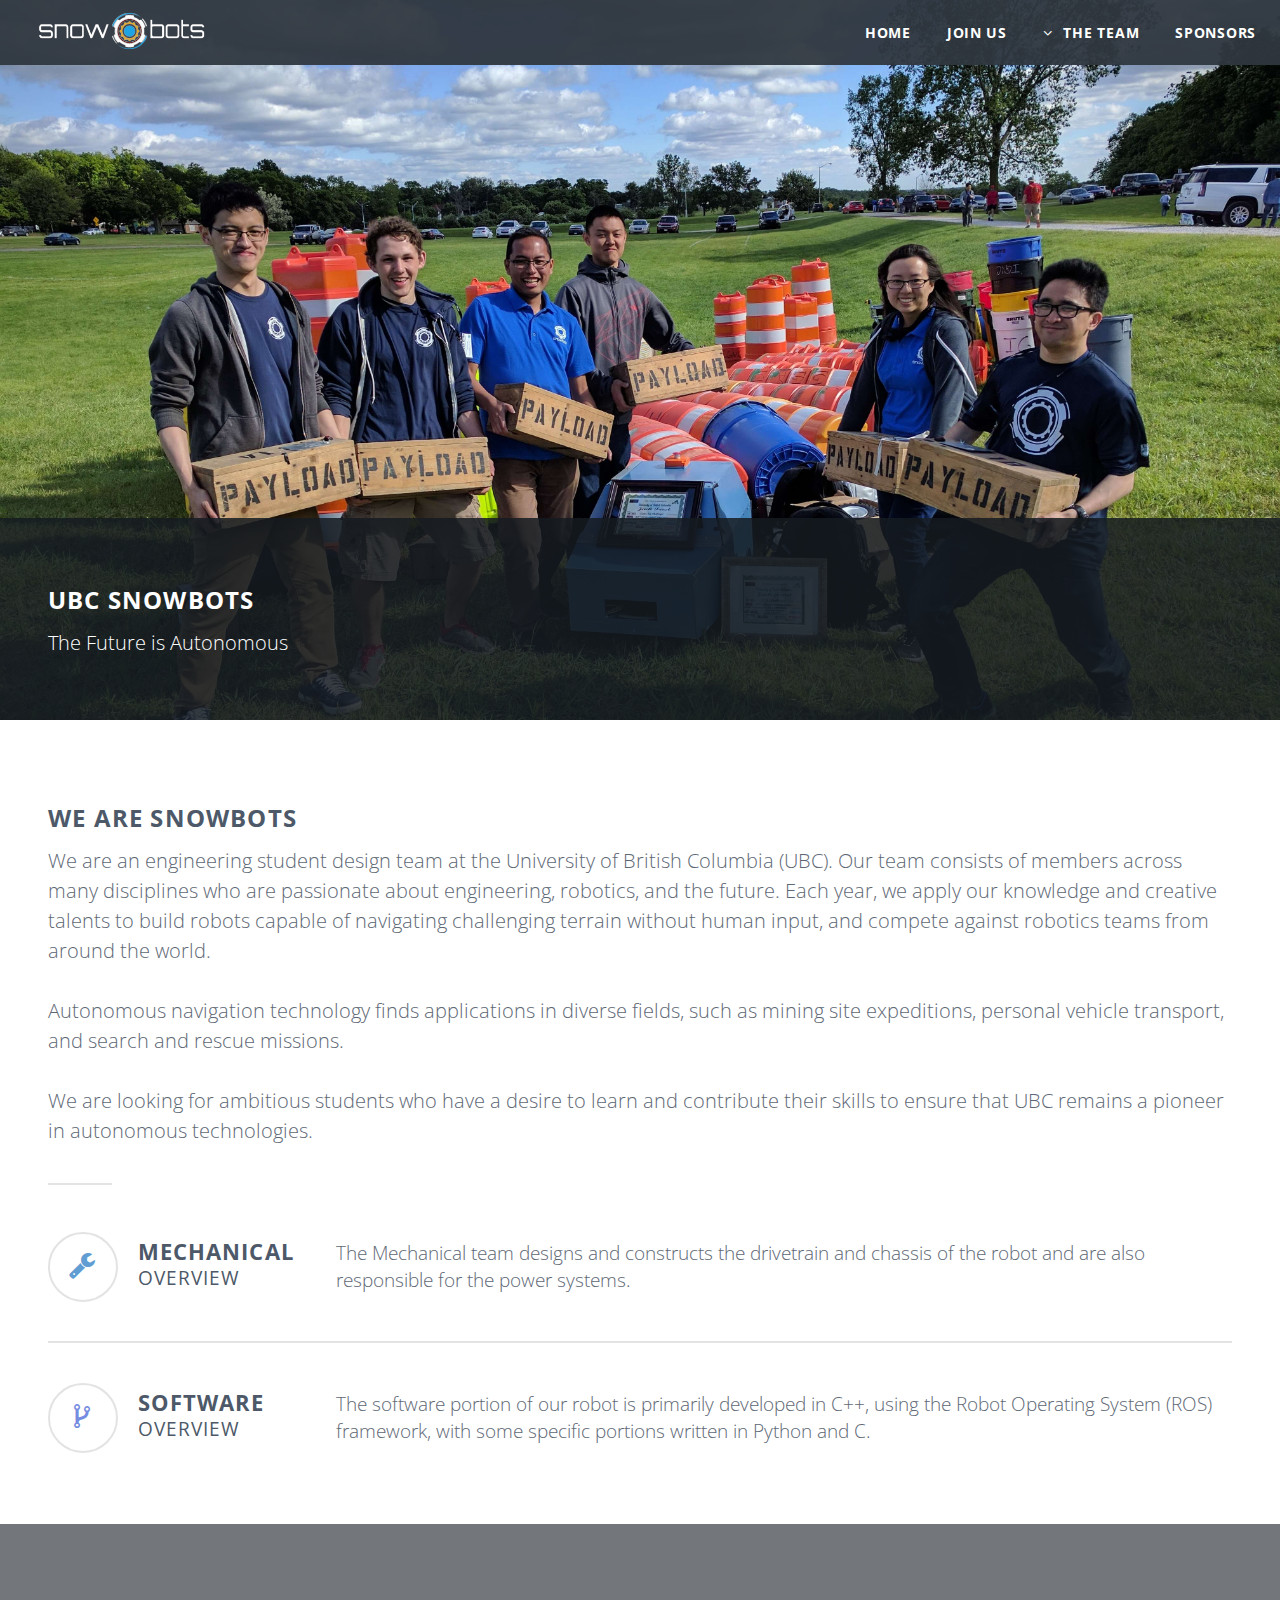
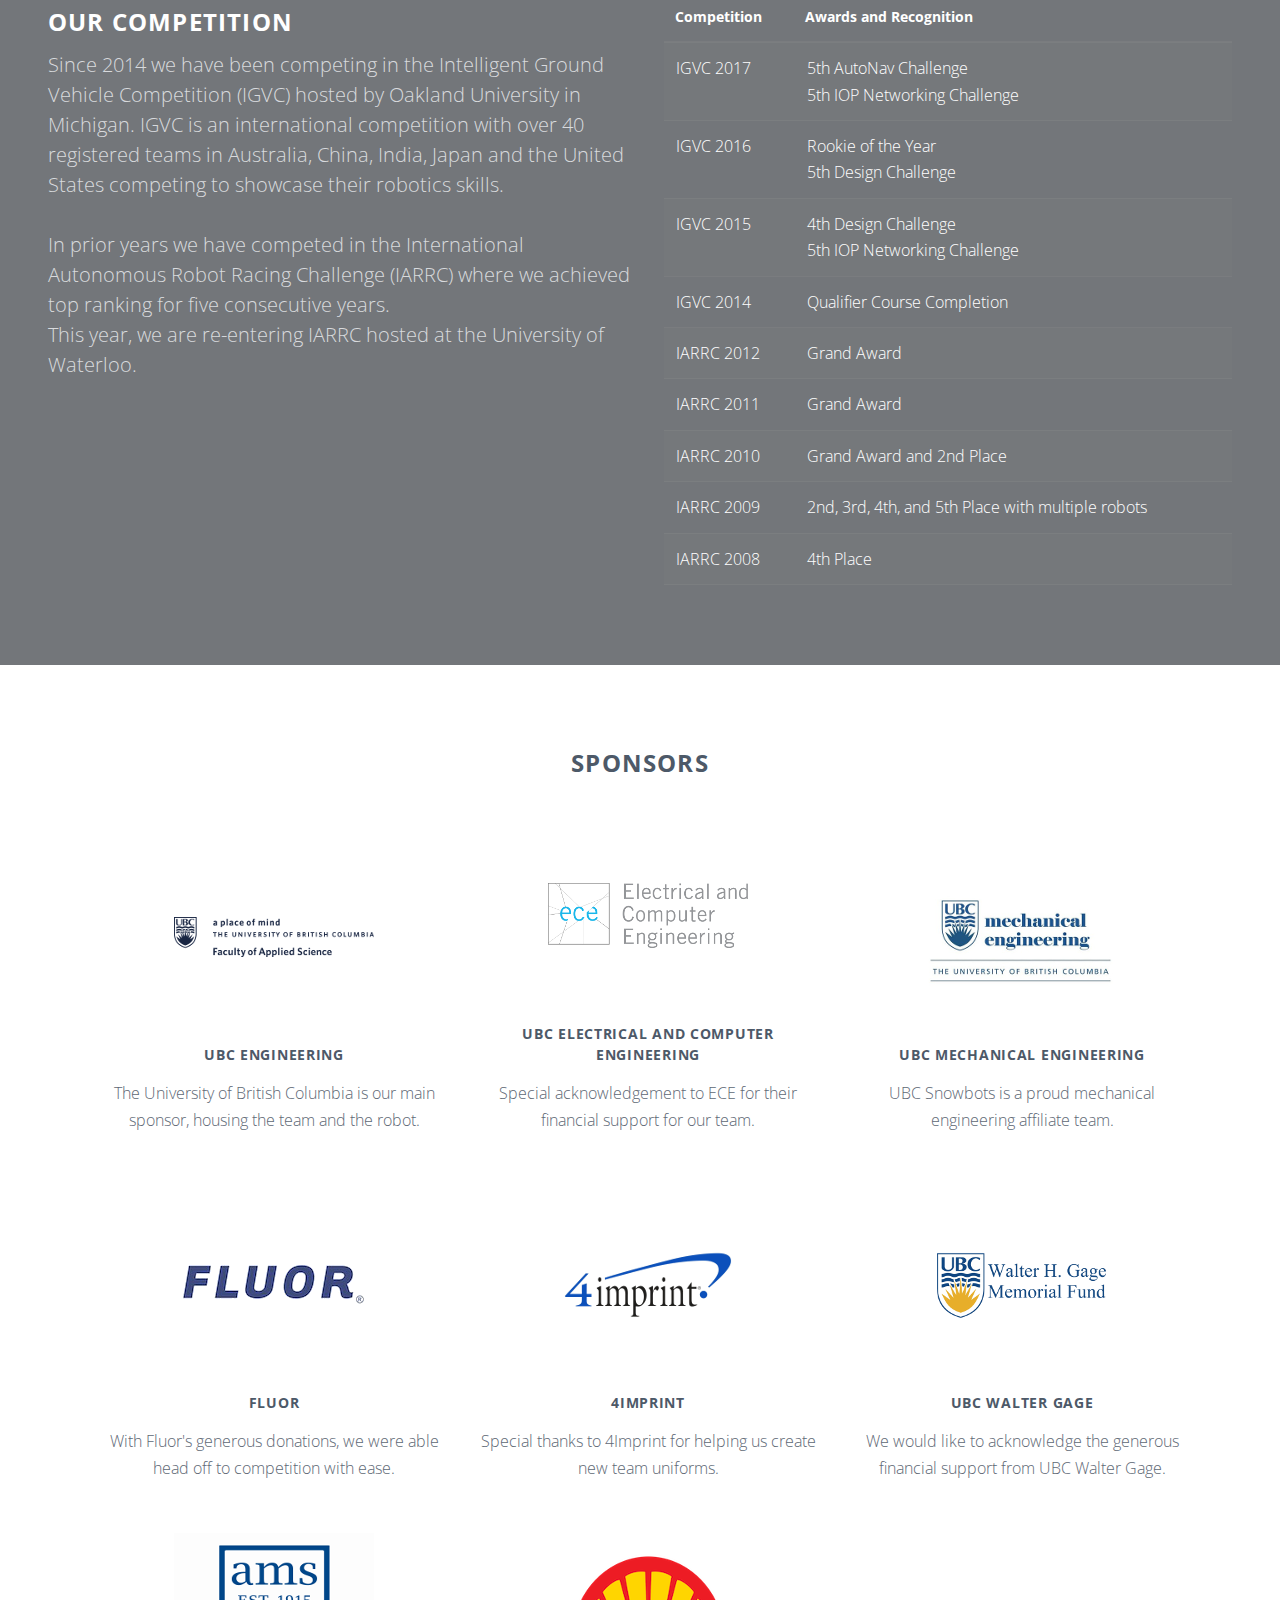
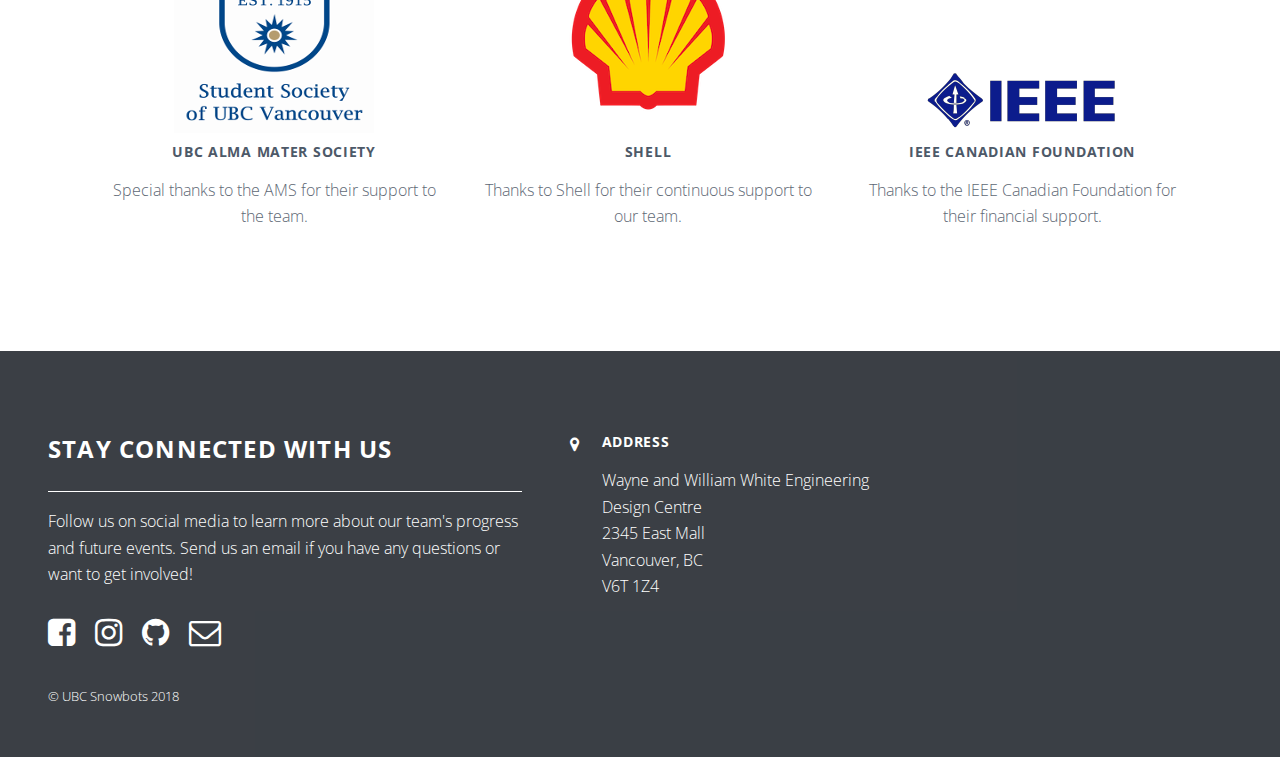
==== commit 6a3c196f: "Copyright 2018" ====
--- a/index.html
+++ b/index.html
@@ -278,7 +278,7 @@
 							<a class="icon fa-envelope-o" href="mailto:snowbots.ubc@gmail.com"></a>
 						</li>
 					</ul>
-					<p class="copyright">&copy; UBC Snowbots 2017</p>
+					<p class="copyright">&copy; UBC Snowbots 2018</p>
 				</section>
 
 				<ul class="icons bulleted">
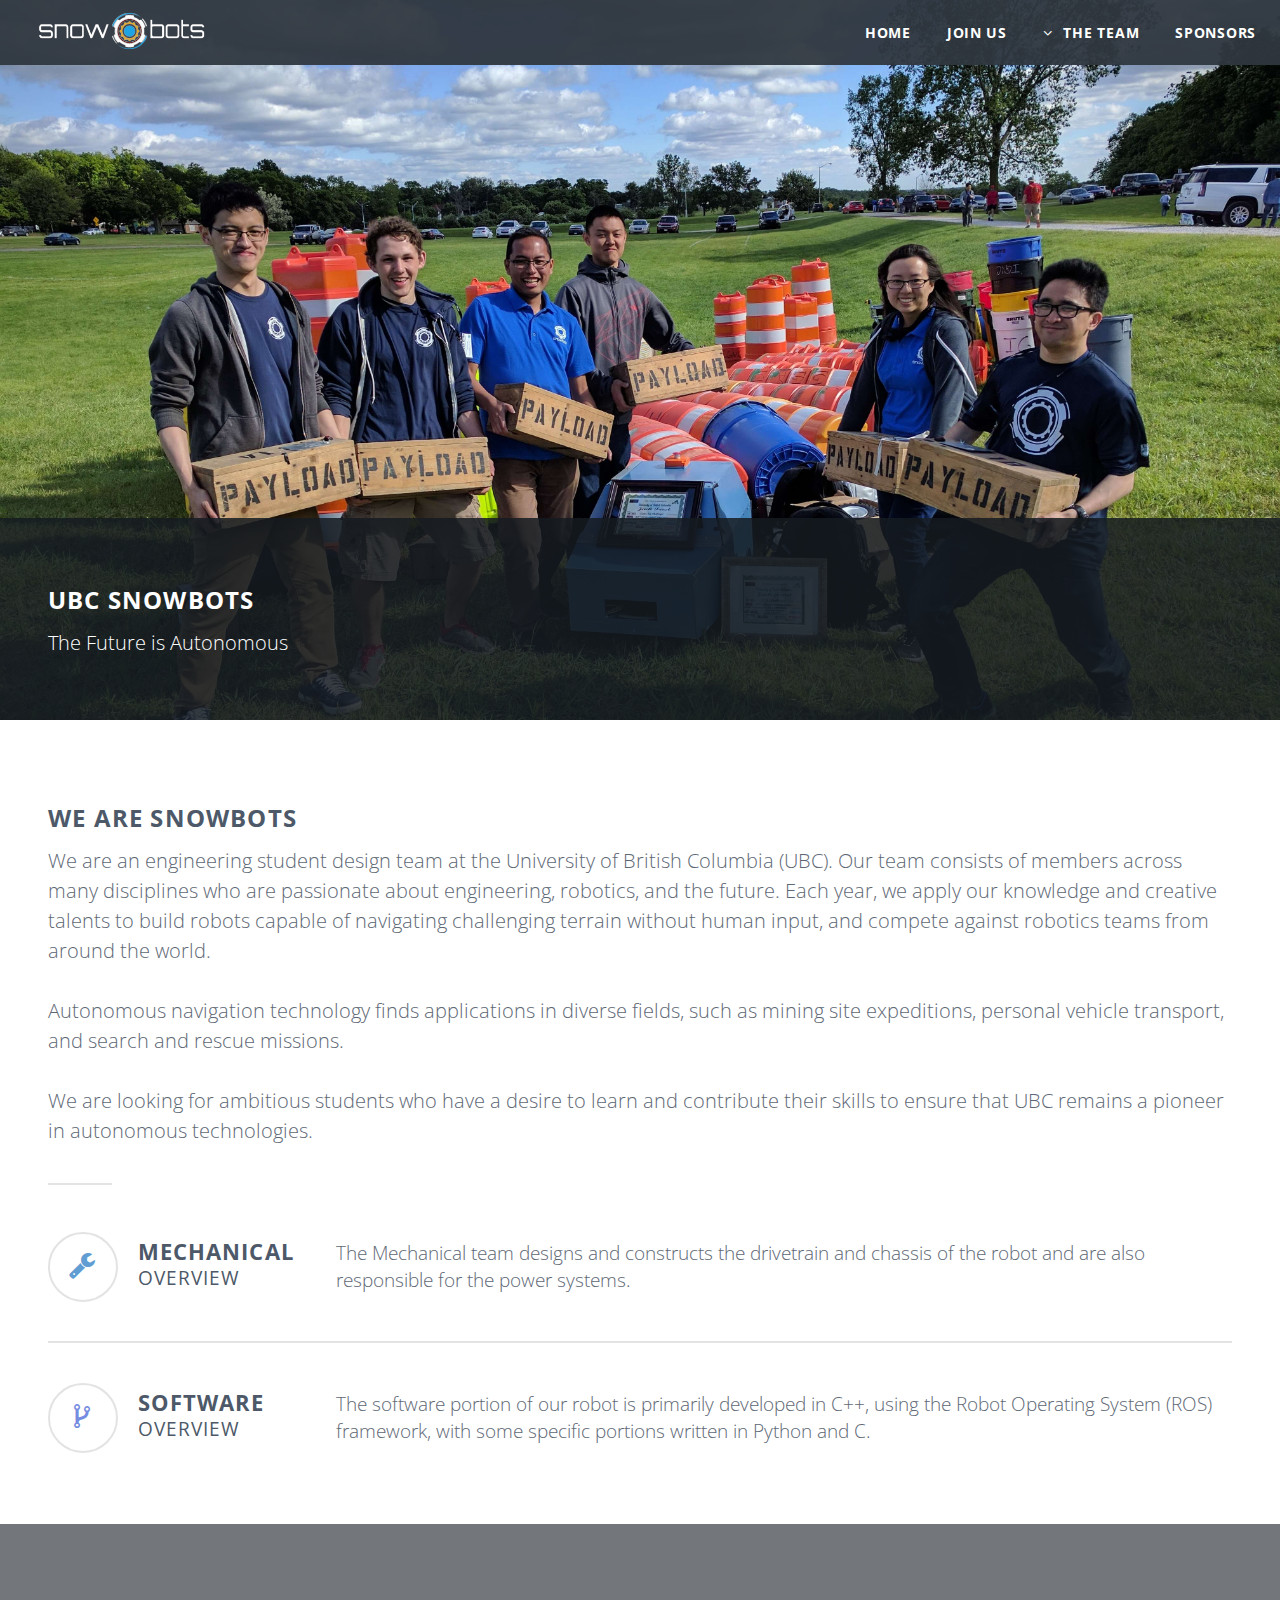
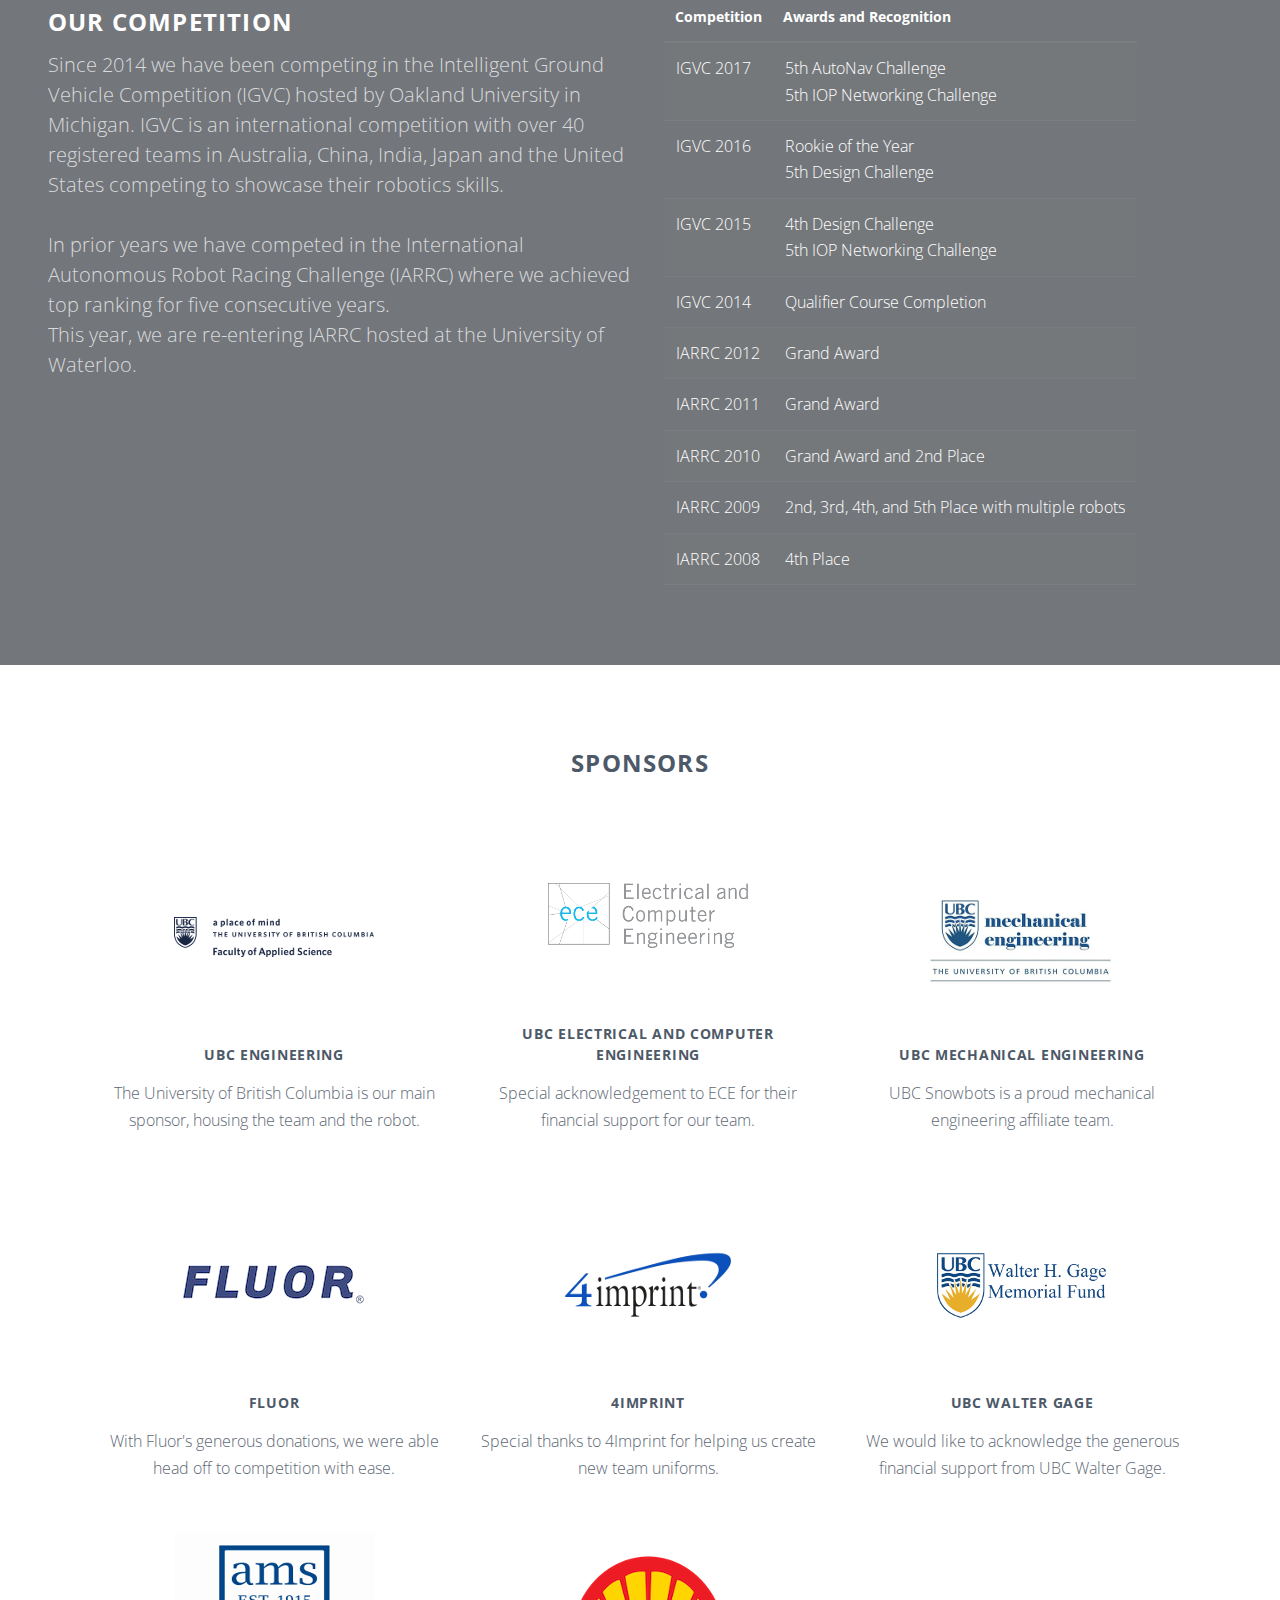
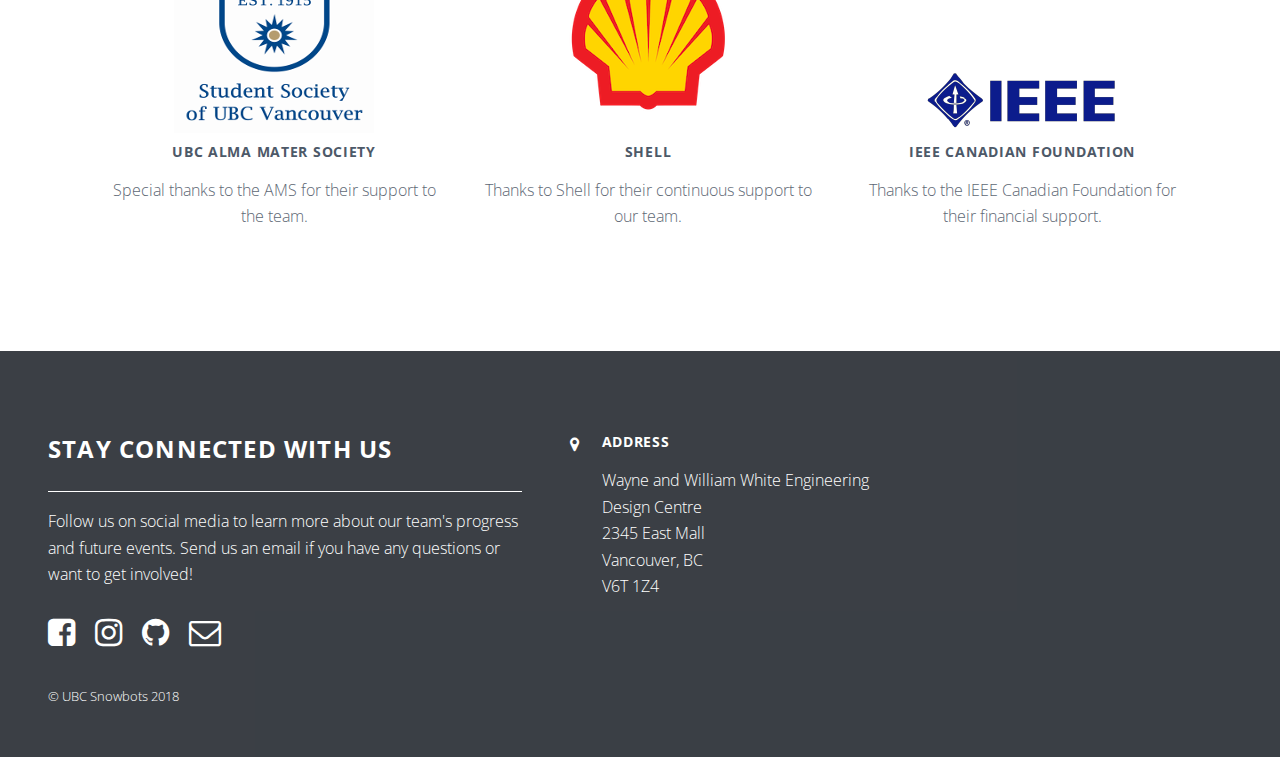
==== commit a980c7a2: "Fix highlight banner alignment on smaller viewports (#36)" ====
--- a/index.html
+++ b/index.html
@@ -94,7 +94,7 @@
 
 	<!-- Two -->
 	<section id="two" class="wrapper cta">
-		<div class="inner">
+		<div class="inner inner-split">
 			<header>
 				<h2>
 					Our Competition
--- a/assets/css/main.css
+++ b/assets/css/main.css
@@ -1402,7 +1402,7 @@
 	@media screen and (max-width: 480px) {
 
 		html, body {
-			min-width: 320px;
+			min-width: 480px; /* Not supporting any smaller width due to image scaling issues */
 		}
 
 	}
@@ -3642,12 +3642,10 @@
 				.wrapper.cta > .inner > * {
 					padding-left: 1.5em;
 					-ms-flex: auto;
-					width: 50%;
 				}
 
 				.wrapper.cta > .inner > :first-child {
 					padding-left: 0;
-					width: 50%;
 				}
 
 			body.is-mobile .wrapper.cta {
@@ -3848,6 +3846,7 @@
 		position: fixed;
 		top: 0;
 		width: 100%;
+		min-width: 480px;
 		z-index: 10000;
 	}
 
@@ -4744,6 +4743,11 @@
 
 /*-----TEAM ROSTER-----*/
 
+ul.team-lead {
+	flex: 0 0 auto;
+	display: flex;
+}
+
 .team-lead li{
 	width: 12em;
 	margin: 0em 2em;
@@ -4755,7 +4759,6 @@
 	text-align: center;
 	background: transparent;
 	color:#EEEEEE;
-	float: right;
 }
 
 	.team-lead li:first-child{
@@ -4837,3 +4840,11 @@
 		.team-member li a span:hover{
 			color: rgba(47,55,63, 0.8);
 		}
+
+.wrapper.cta > .inner > :first-child {
+	flex: 1 1 auto;
+}
+
+.wrapper.cta > .inner.inner-split > * {
+	max-width: 50%;
+}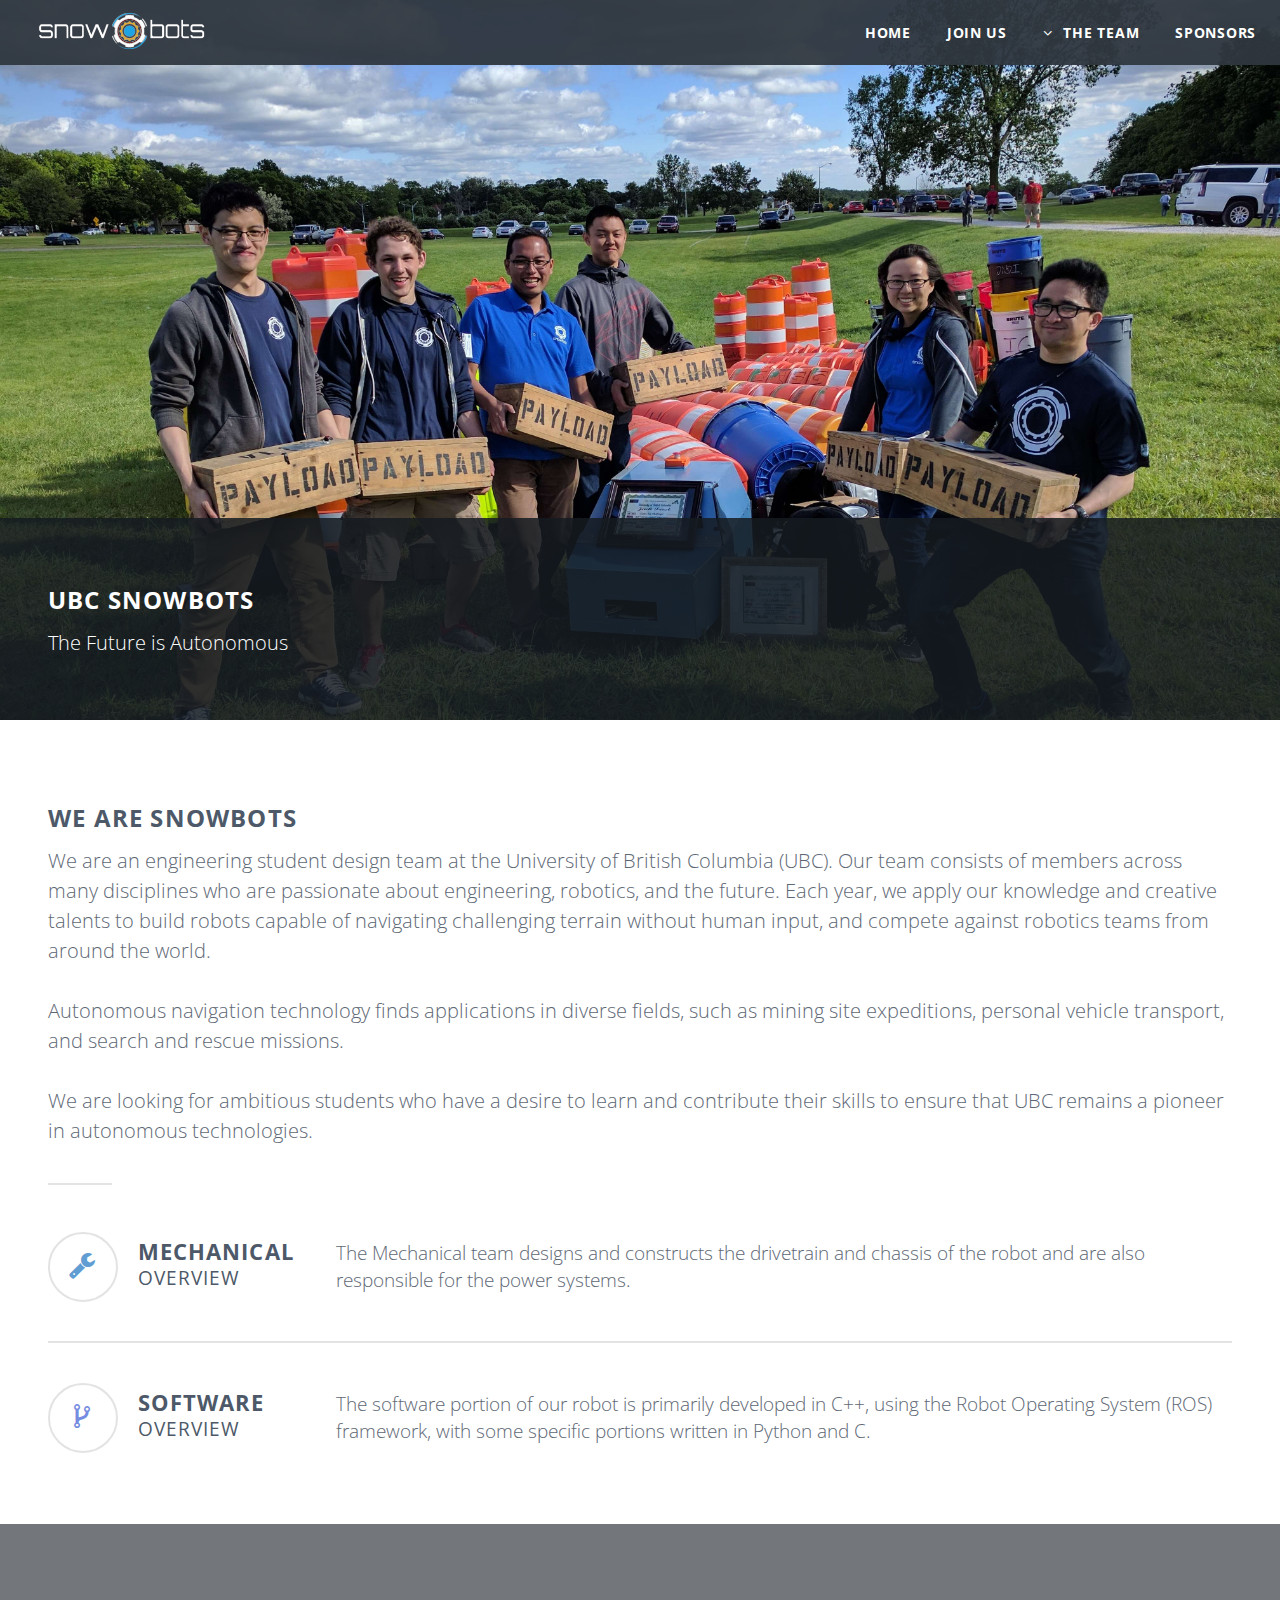
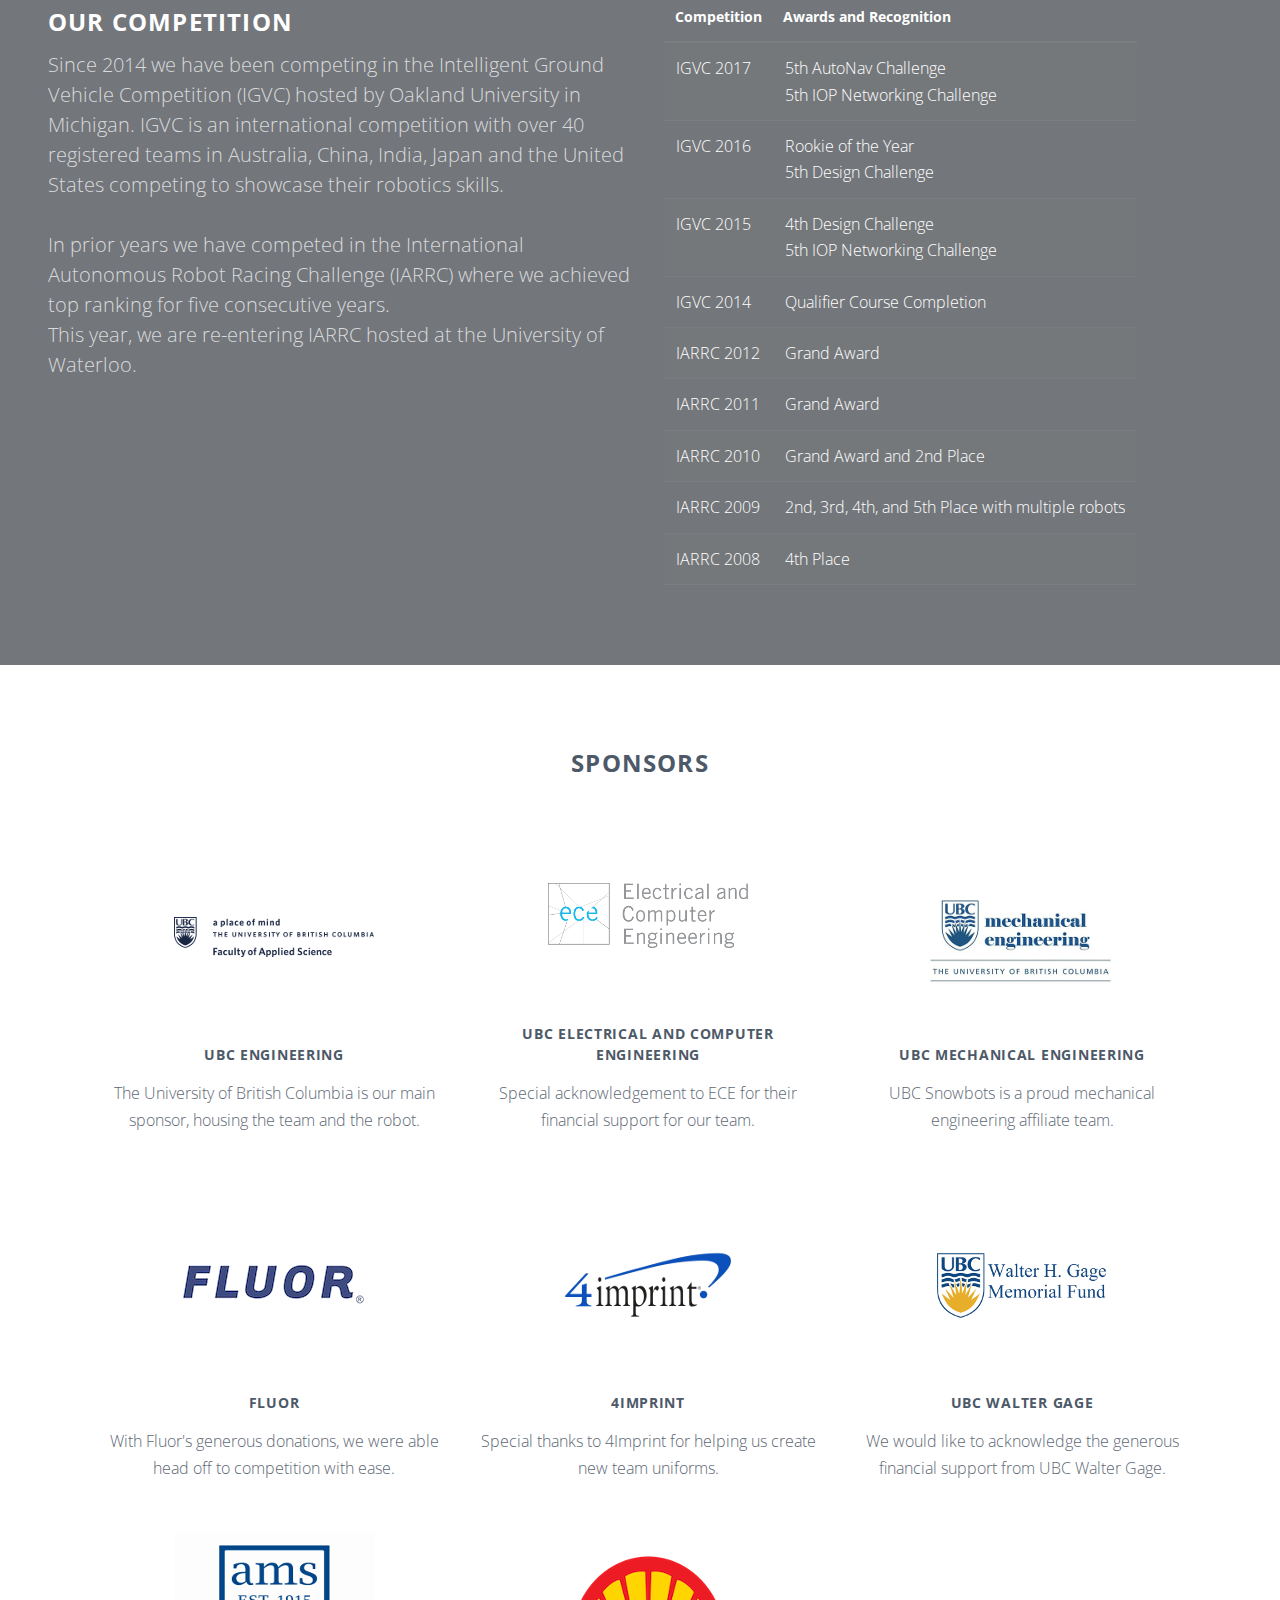
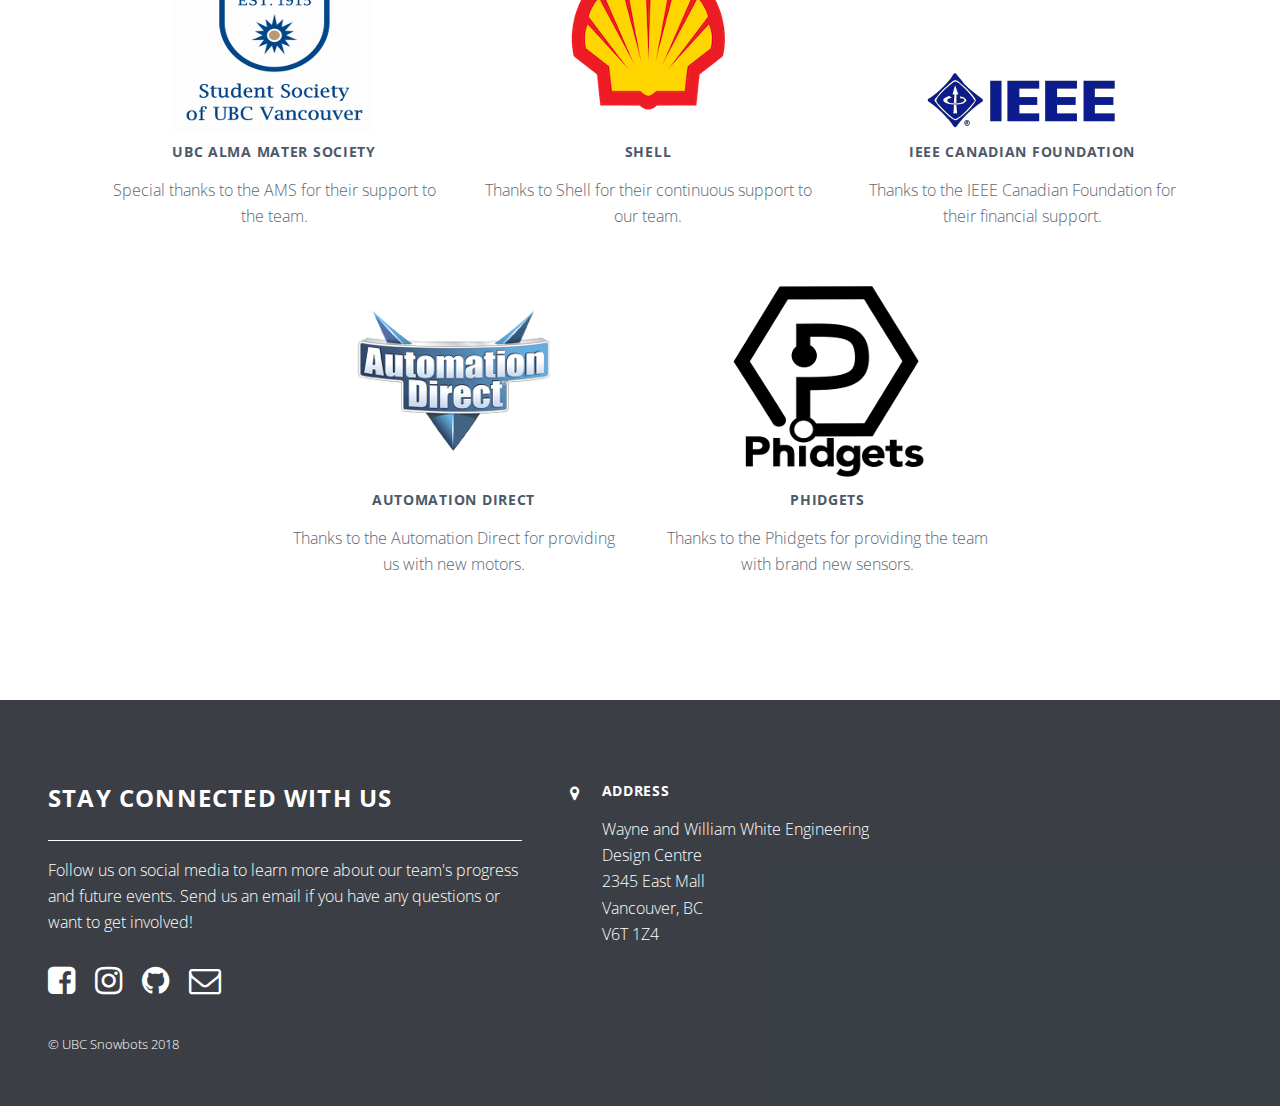
==== commit a3269d06: "Update Sponsors for 2018 (#41)" ====
--- a/index.html
+++ b/index.html
@@ -17,27 +17,37 @@
 	<!-- Header -->
 	<header id="header" class="alt">
 
-		<h1><img src="images/snowbots-logo-flat.png" height="50em" /></h1>
-
-        <nav id="nav">
-            <ul>
-                <li>
-                    <a href="index">Home</a>
-                </li>
-                <li>
-                    <a href="join">Join Us</a>
-                </li>
-                <li>
-                    <a href="roster" class="submenu">The Team</a>
-                    <ul>
-                        <li><a href="roster#admin-leads">Administration</a></li>
-                        <li><a href="roster#mech-leads">Mechanical</a></li>
-                        <li><a href="roster#software-leads">Software</a></li>
-                    </ul>
-                </li>
-                <li><a href="sponsors">Sponsors</a></li>
-            </ul>
-        </nav>
+		<h1>
+			<img src="images/snowbots-logo-flat.png" height="50em" />
+		</h1>
+
+		<nav id="nav">
+			<ul>
+				<li>
+					<a href="index">Home</a>
+				</li>
+				<li>
+					<a href="join">Join Us</a>
+				</li>
+				<li>
+					<a href="roster" class="submenu">The Team</a>
+					<ul>
+						<li>
+							<a href="roster#admin-leads">Administration</a>
+						</li>
+						<li>
+							<a href="roster#mech-leads">Mechanical</a>
+						</li>
+						<li>
+							<a href="roster#software-leads">Software</a>
+						</li>
+					</ul>
+				</li>
+				<li>
+					<a href="sponsors">Sponsors</a>
+				</li>
+			</ul>
+		</nav>
 
 	</header>
 
@@ -65,23 +75,31 @@
 					many disciplines who are passionate about engineering, robotics, and the future. Each year, we apply our knowledge and
 					creative talents to build robots capable of navigating challenging terrain without human input, and compete against
 					robotics teams from around the world.
-					<br/><br/> Autonomous navigation technology finds applications in diverse fields, such as mining site expeditions, personal
-					vehicle transport, and search and rescue missions.
-					<br/><br/> We are looking for ambitious students who have a desire to learn and contribute their skills to ensure that
-					UBC remains a pioneer in autonomous technologies.
+					<br/>
+					<br/> Autonomous navigation technology finds applications in diverse fields, such as mining site expeditions, personal vehicle
+					transport, and search and rescue missions.
+					<br/>
+					<br/> We are looking for ambitious students who have a desire to learn and contribute their skills to ensure that UBC remains
+					a pioneer in autonomous technologies.
 				</p>
 			</header>
 
 			<ul class="features">
 				<li>
-					<h3 class="icon style1 fa-wrench">Mechanical <br/><span class="sub_h3">overview</span></h3>
+					<h3 class="icon style1 fa-wrench">Mechanical
+						<br/>
+						<span class="sub_h3">overview</span>
+					</h3>
 					<p>
-						The Mechanical team designs and constructs the drivetrain and chassis of the robot 
-						and are also responsible for the power systems.
+						The Mechanical team designs and constructs the drivetrain and chassis of the robot and are also responsible for the power
+						systems.
 					</p>
 				</li>
 				<li>
-					<h3 class="icon style2 fa-code-fork">Software <br/><span class="sub_h3">overview</span></h3>
+					<h3 class="icon style2 fa-code-fork">Software
+						<br/>
+						<span class="sub_h3">overview</span>
+					</h3>
 					<p>
 						The software portion of our robot is primarily developed in C++, using the Robot Operating System (ROS) framework, with some
 						specific portions written in Python and C.
@@ -104,8 +122,10 @@
 					Since 2014 we have been competing in the Intelligent Ground Vehicle Competition (IGVC) hosted by Oakland University in Michigan.
 					IGVC is an international competition with over 40 registered teams in Australia, China, India, Japan and the United
 					States competing to showcase their robotics skills.
-					<br/><br/> In prior years we have competed in the International Autonomous Robot Racing Challenge (IARRC) where we achieved
-					top ranking for five consecutive years. <br /> This year, we are re-entering IARRC hosted at the University of Waterloo.
+					<br/>
+					<br/> In prior years we have competed in the International Autonomous Robot Racing Challenge (IARRC) where we achieved top
+					ranking for five consecutive years.
+					<br /> This year, we are re-entering IARRC hosted at the University of Waterloo.
 				</p>
 			</header>
 
@@ -178,74 +198,90 @@
 			<ul class="sponsors">
 				<li>
 					<a href="http://engineering.ubc.ca/" target="_blank">
-					<img src="images/sponsor_logo/ubcapsc-logo.png" alt="University of British Columbia">
-					<h3>UBC Engineering</h3>
-				</a>
+						<img src="images/sponsor_logo/ubcapsc-logo.png" alt="University of British Columbia">
+						<h3>UBC Engineering</h3>
+					</a>
 					<p>The University of British Columbia is our main sponsor, housing the team and the robot.</p>
 				</li>
 
 				<li>
 					<a href="http://www.ece.ubc.ca/" target="_blank">
-					<img src="images/sponsor_logo/ece-logo.png" alt="UBC AMS">
-					<h3>UBC Electrical and Computer Engineering</h3>
-				</a>
+						<img src="images/sponsor_logo/ece-logo.png" alt="UBC AMS">
+						<h3>UBC Electrical and Computer Engineering</h3>
+					</a>
 					<p>Special acknowledgement to ECE for their financial support for our team.</p>
 				</li>
 
 				<li>
 					<a href="http://mech.ubc.ca/" target="_blank">
-					<img src="images/sponsor_logo/mech-logo.png" alt="UBC Mech">
-					<h3>UBC Mechanical Engineering</h3>
-				</a>
+						<img src="images/sponsor_logo/mech-logo.png" alt="UBC Mech">
+						<h3>UBC Mechanical Engineering</h3>
+					</a>
 					<p>UBC Snowbots is a proud mechanical engineering affiliate team.</p>
 				</li>
 
 				<li>
 					<a href="http://www.fluor.com/canada" target="_blank">
-					<img src="images/sponsor_logo/fluor-logo.png" alt="Fluor">
-					<h3>Fluor</h3>
-				</a>
+						<img src="images/sponsor_logo/fluor-logo.png" alt="Fluor">
+						<h3>Fluor</h3>
+					</a>
 					<p>With Fluor's generous donations, we were able head off to competition with ease.</p>
 				</li>
 
 				<li>
 					<a href="https://www.4imprint.ca/" target="_blank">
-					<img src="images/sponsor_logo/4imprint-logo.png" alt="4Imprint">
-					<h3>4Imprint</h3>
-				</a>
+						<img src="images/sponsor_logo/4imprint-logo.png" alt="4Imprint">
+						<h3>4Imprint</h3>
+					</a>
 					<p>Special thanks to 4Imprint for helping us create new team uniforms.</p>
 				</li>
 
 				<li>
 					<a href="#" target="_blank">
-					<img src="images/sponsor_logo/waltergage-logo.png" alt="UBC Walter Gage">
-					<h3>UBC Walter Gage</h3>
-				</a>
+						<img src="images/sponsor_logo/waltergage-logo.png" alt="UBC Walter Gage">
+						<h3>UBC Walter Gage</h3>
+					</a>
 					<p>We would like to acknowledge the generous financial support from UBC Walter Gage.</p>
 				</li>
 
 				<li>
 					<a href="http://www.ams.ubc.ca/" target="_blank">
-					<img src="images/sponsor_logo/ams-logo.png" alt="UBC AMS">
-					<h3>UBC Alma Mater Society</h3>
-				</a>
+						<img src="images/sponsor_logo/ams-logo.png" alt="UBC AMS">
+						<h3>UBC Alma Mater Society</h3>
+					</a>
 					<p>Special thanks to the AMS for their support to the team.</p>
 				</li>
 
 				<li>
 					<a href="http://www.shell.com/" target="_blank">
-					<img src="images/sponsor_logo/shell-logo.png" alt="UBC AMS">
-					<h3>Shell</h3>
-				</a>
+						<img src="images/sponsor_logo/shell-logo.png" alt="UBC AMS">
+						<h3>Shell</h3>
+					</a>
 					<p>Thanks to Shell for their continuous support to our team.</p>
 				</li>
-				
+
 				<li>
 					<a href="http://www.ieeecanadianfoundation.org/EN/" target="_blank">
-					<img src="images/sponsor_logo/IEEE-logo.png" alt="IEEE Canadian Foundation">
-					<h3>IEEE Canadian Foundation</h3>
-				</a>
+						<img src="images/sponsor_logo/IEEE-logo.png" alt="IEEE Canadian Foundation">
+						<h3>IEEE Canadian Foundation</h3>
+					</a>
 					<p>Thanks to the IEEE Canadian Foundation for their financial support.</p>
+				</li>
+
+				<li>
+					<a href="http://www.automationdirect.com/adc/Home/Home" target="_blank">
+						<img src="images/sponsor_logo/automationdirect-logo.png" alt="Automation Direct">
+						<h3>Automation Direct</h3>
+					</a>
+					<p>Thanks to the Automation Direct for providing us with new motors.</p>
+				</li>
+
+				<li>
+					<a href="http://www.phidgets.com/" target="_blank">
+						<img src="images/sponsor_logo/phidgets-logo.png" alt="Phidgets">
+						<h3>Phidgets</h3>
+					</a>
+					<p>Thanks to the Phidgets for providing the team with brand new sensors.</p>
 				</li>
 
 			</ul>
@@ -284,7 +320,10 @@
 				<ul class="icons bulleted">
 					<li class="icon fa-map-marker">
 						<h3>Address</h3>
-						<p>Wayne and William White Engineering Design Centre<br /> 2345 East Mall<br /> Vancouver, BC <br />V6T 1Z4</p>
+						<p>Wayne and William White Engineering Design Centre
+							<br /> 2345 East Mall
+							<br /> Vancouver, BC
+							<br />V6T 1Z4</p>
 					</li>
 				</ul>
 
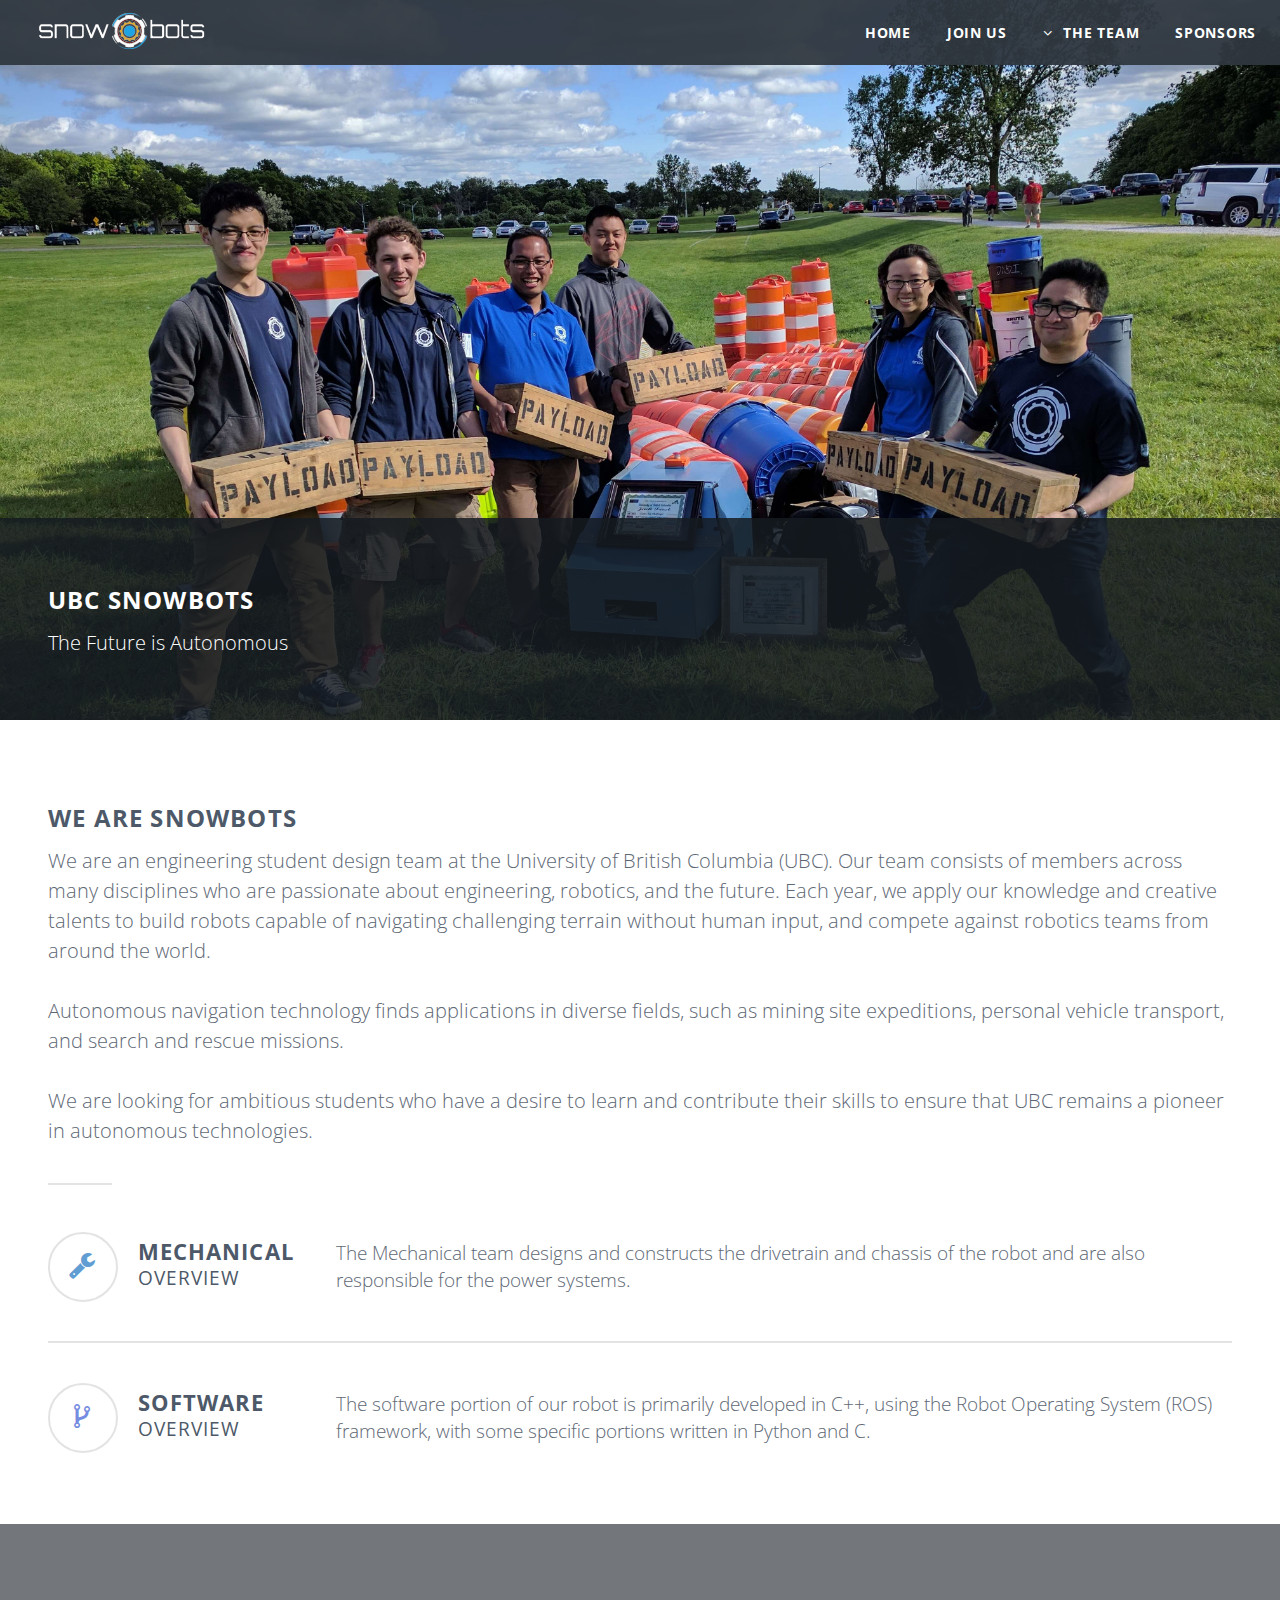
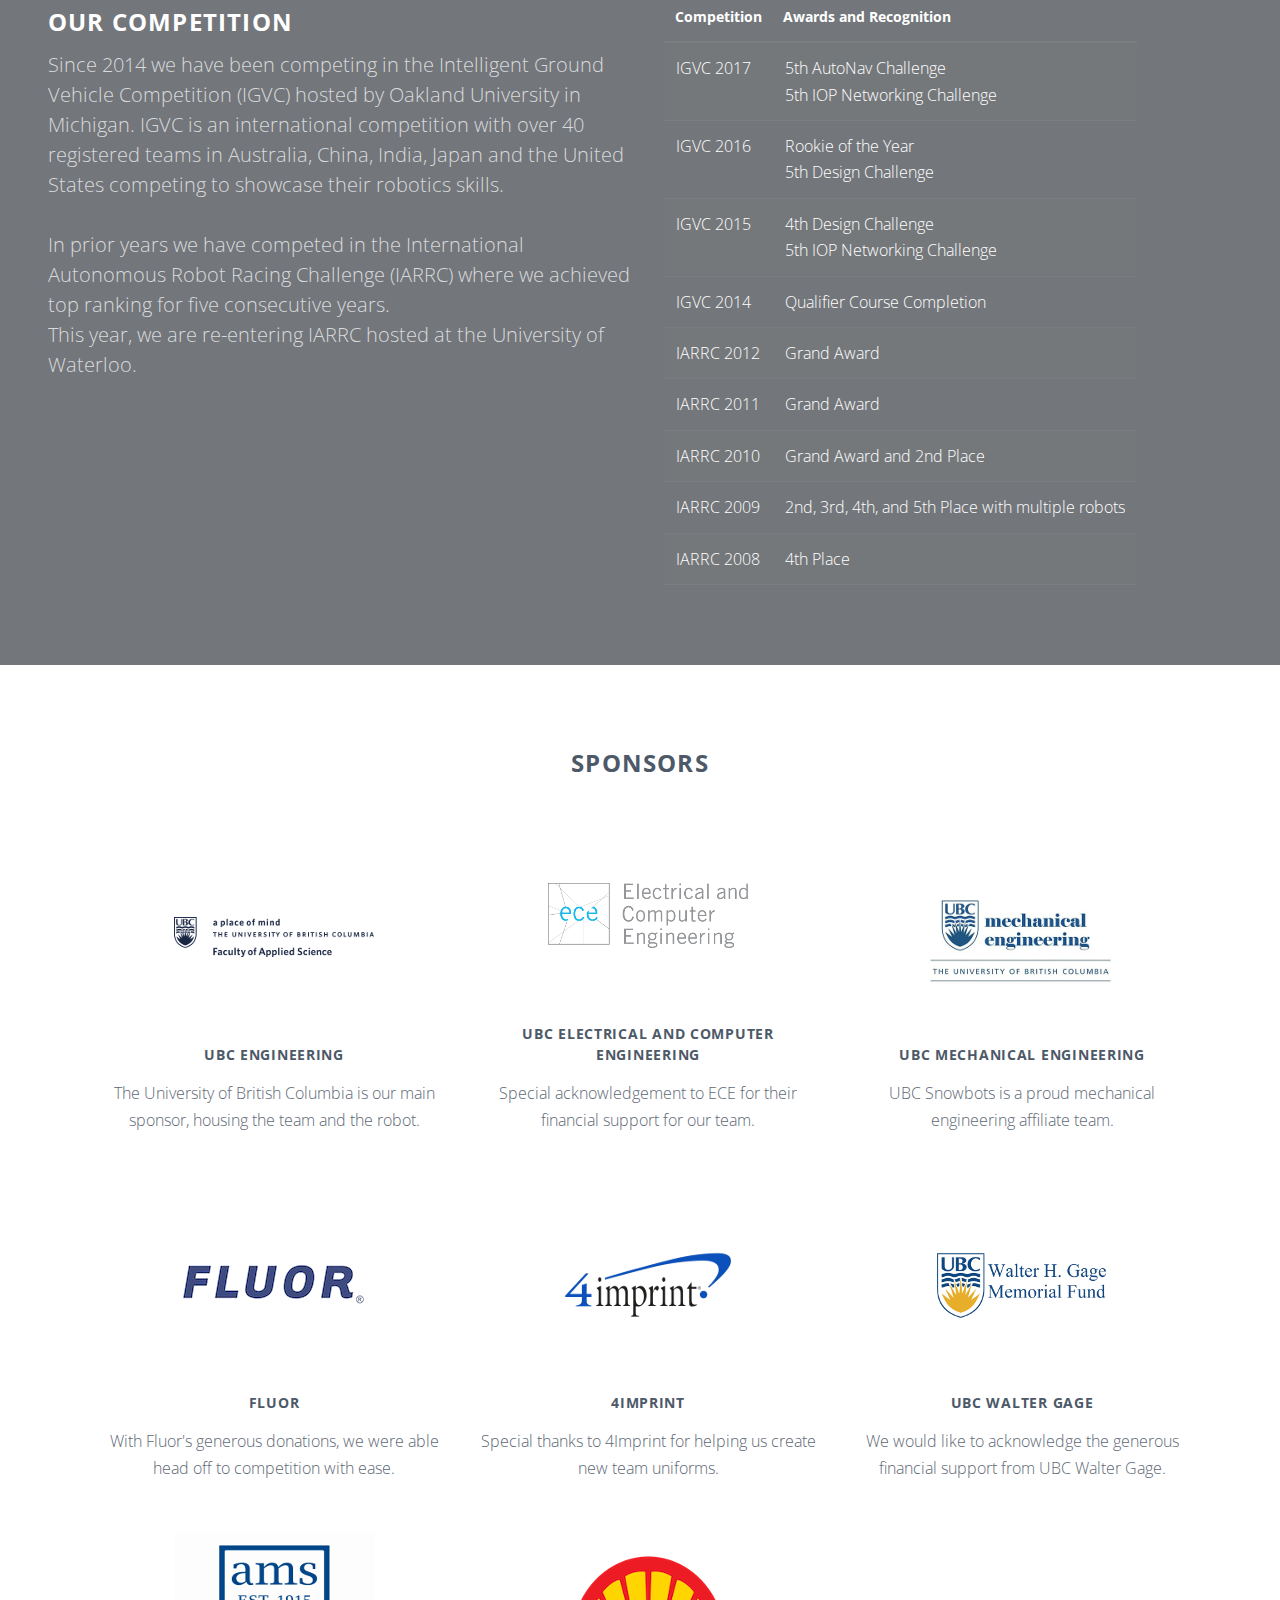
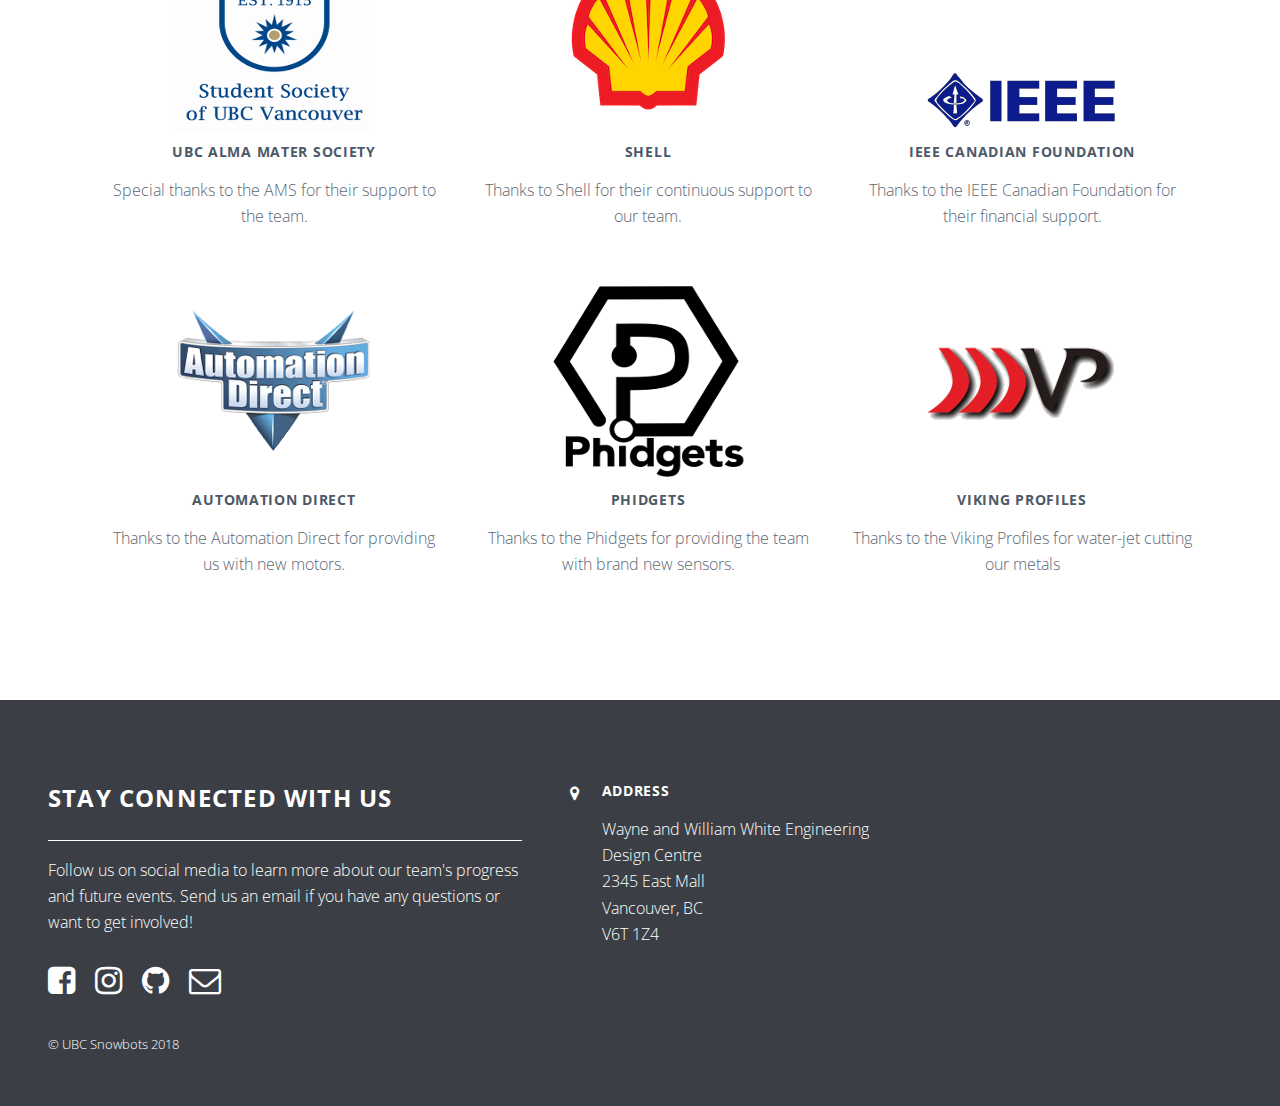
==== commit f3d1be7d: "Add sponsor Viking Profiles" ====
--- a/index.html
+++ b/index.html
@@ -284,6 +284,14 @@
 					<p>Thanks to the Phidgets for providing the team with brand new sensors.</p>
 				</li>
 
+				<li>
+					<a href="http://www.phidgets.com/" target="_blank">
+						<img src="images/sponsor_logo/viking-profiles-logo.png" alt="Phidgets">
+						<h3>Viking Profiles</h3>
+					</a>
+					<p>Thanks to the Viking Profiles for water-jet cutting our metals</p>
+				</li>
+
 			</ul>
 		</div>
 	</section>
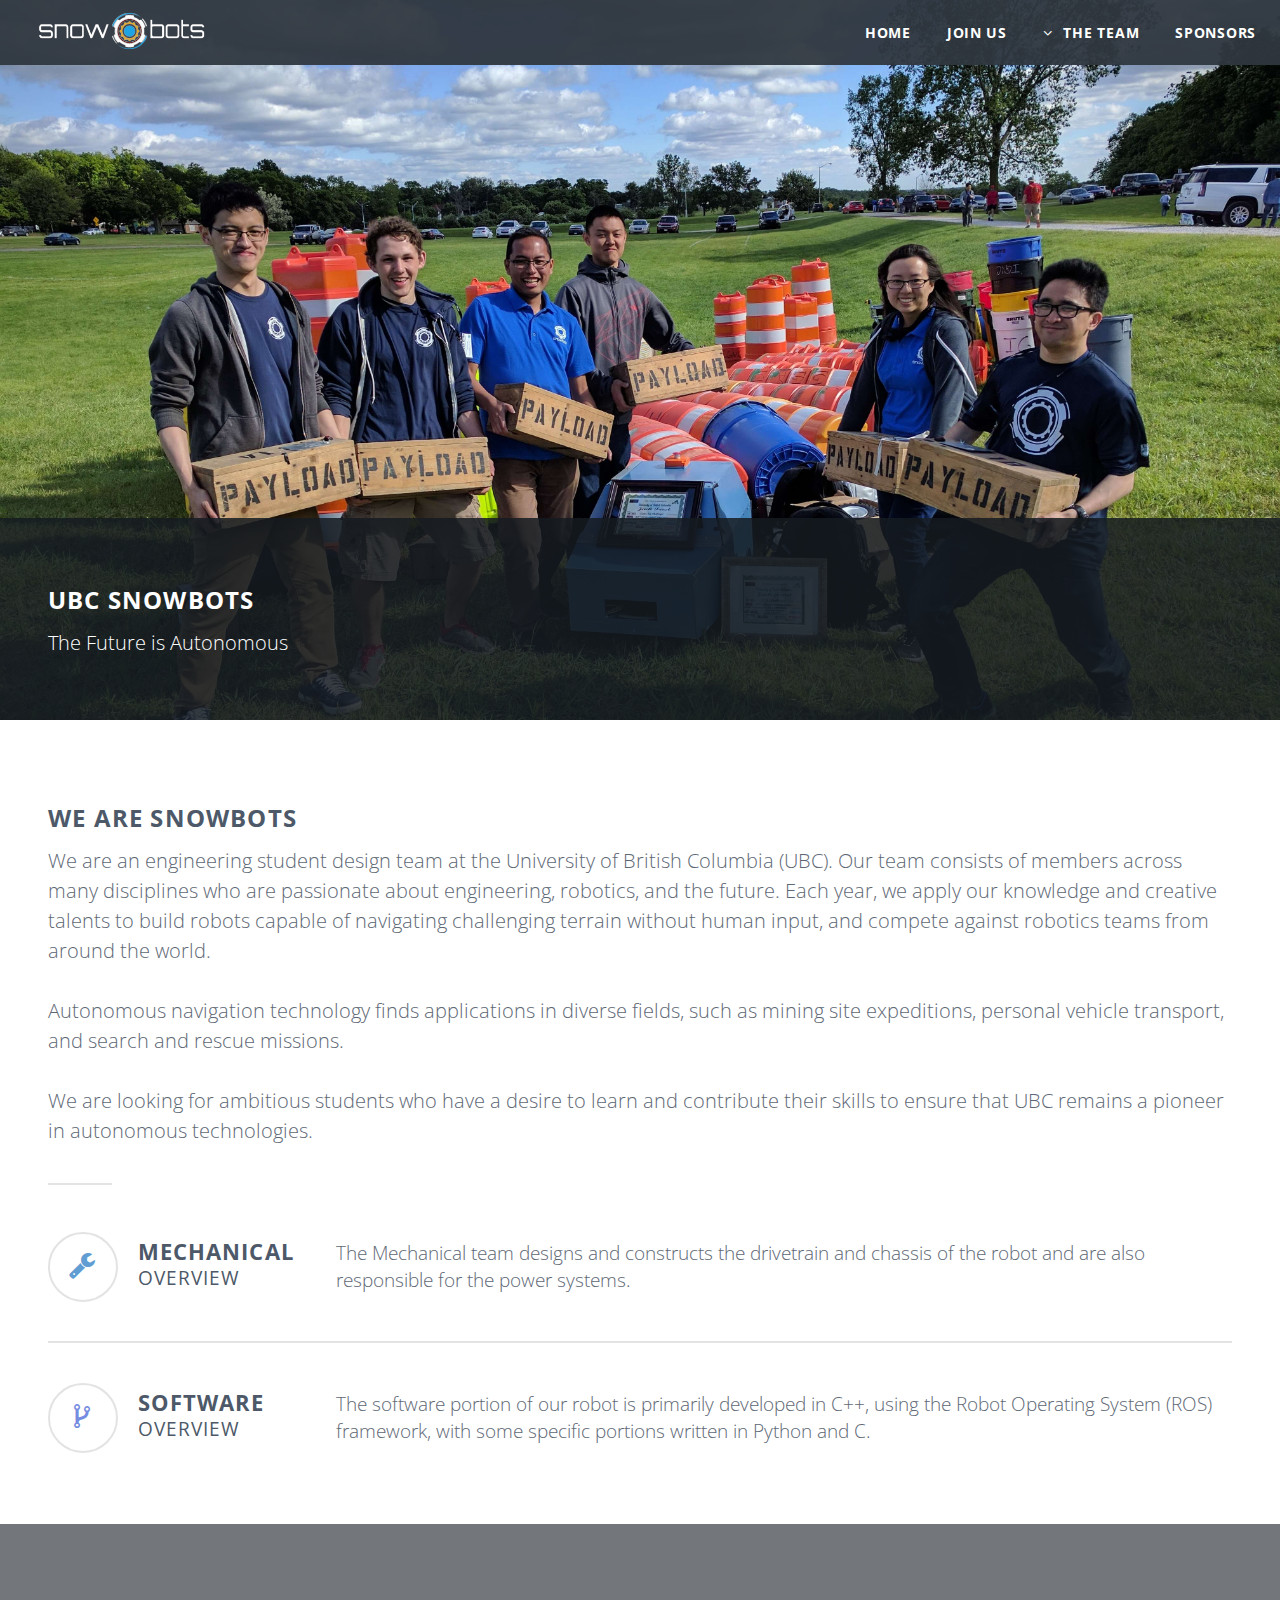
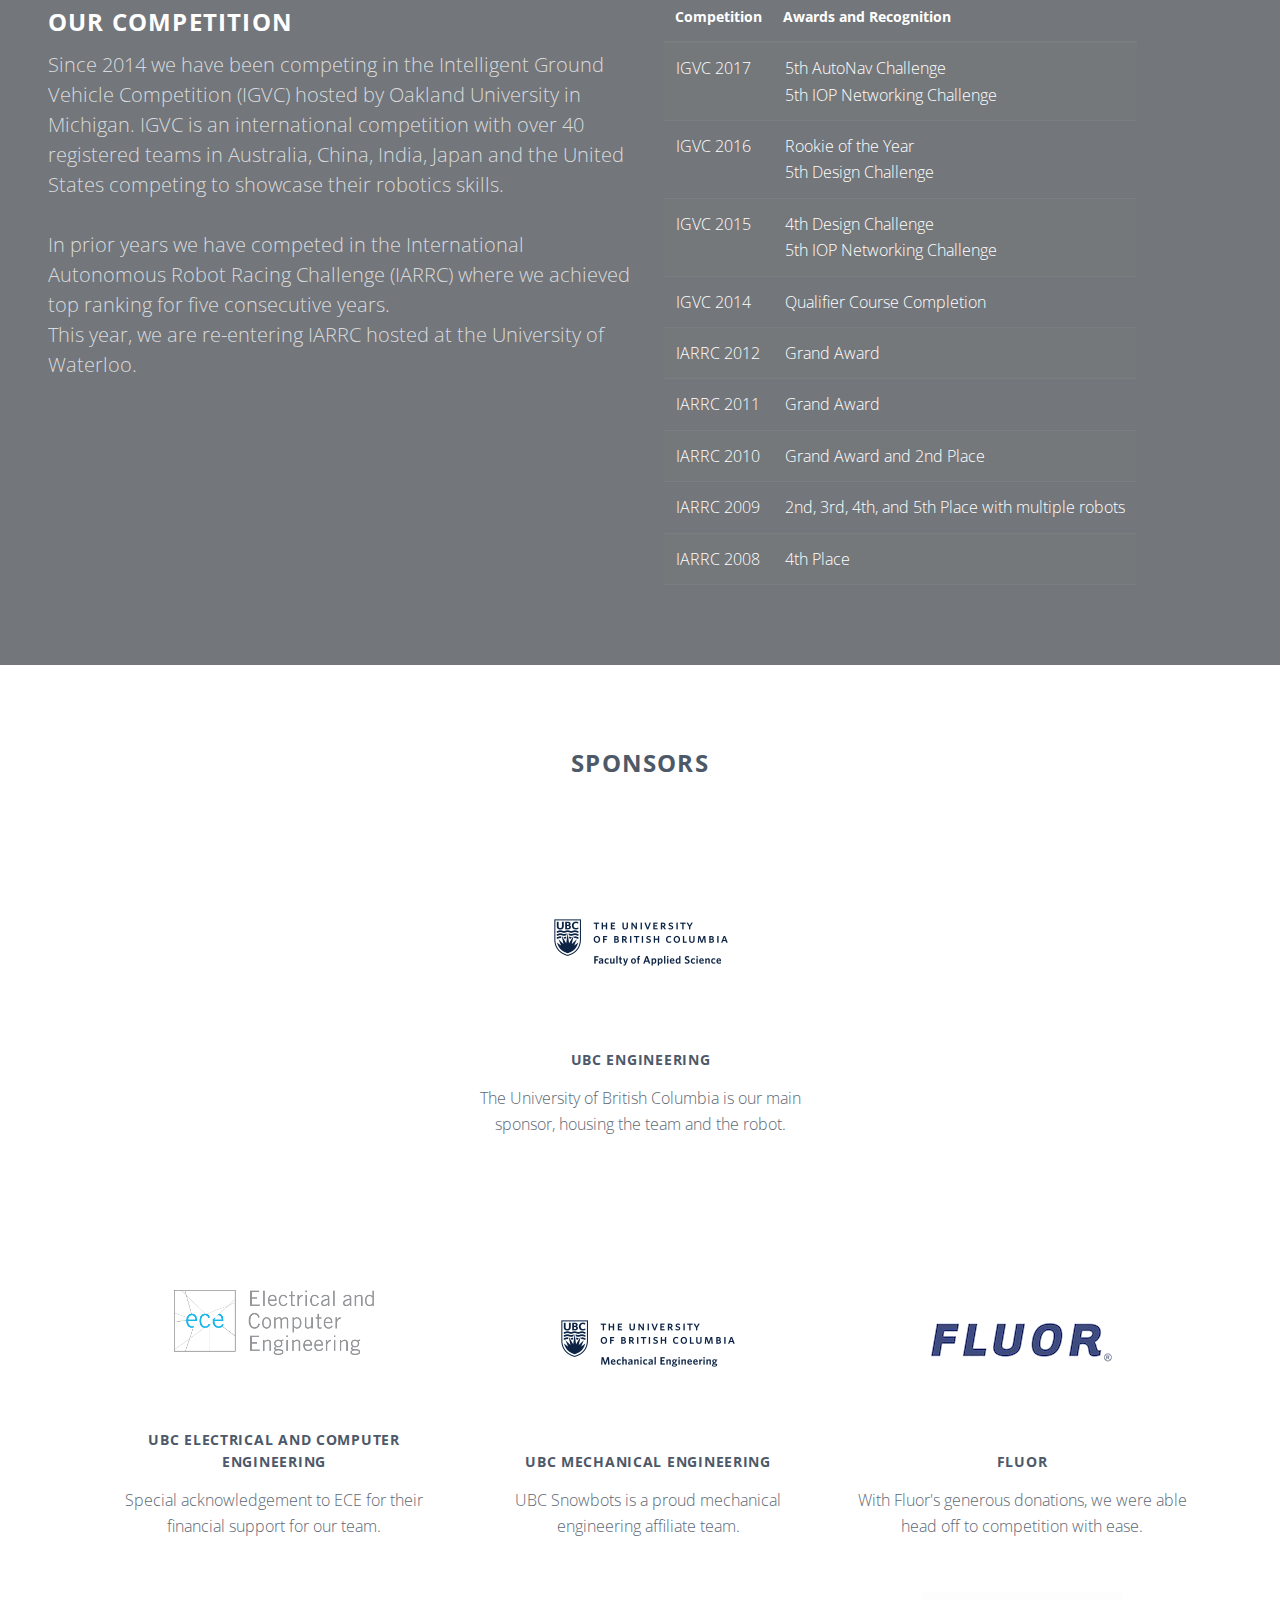
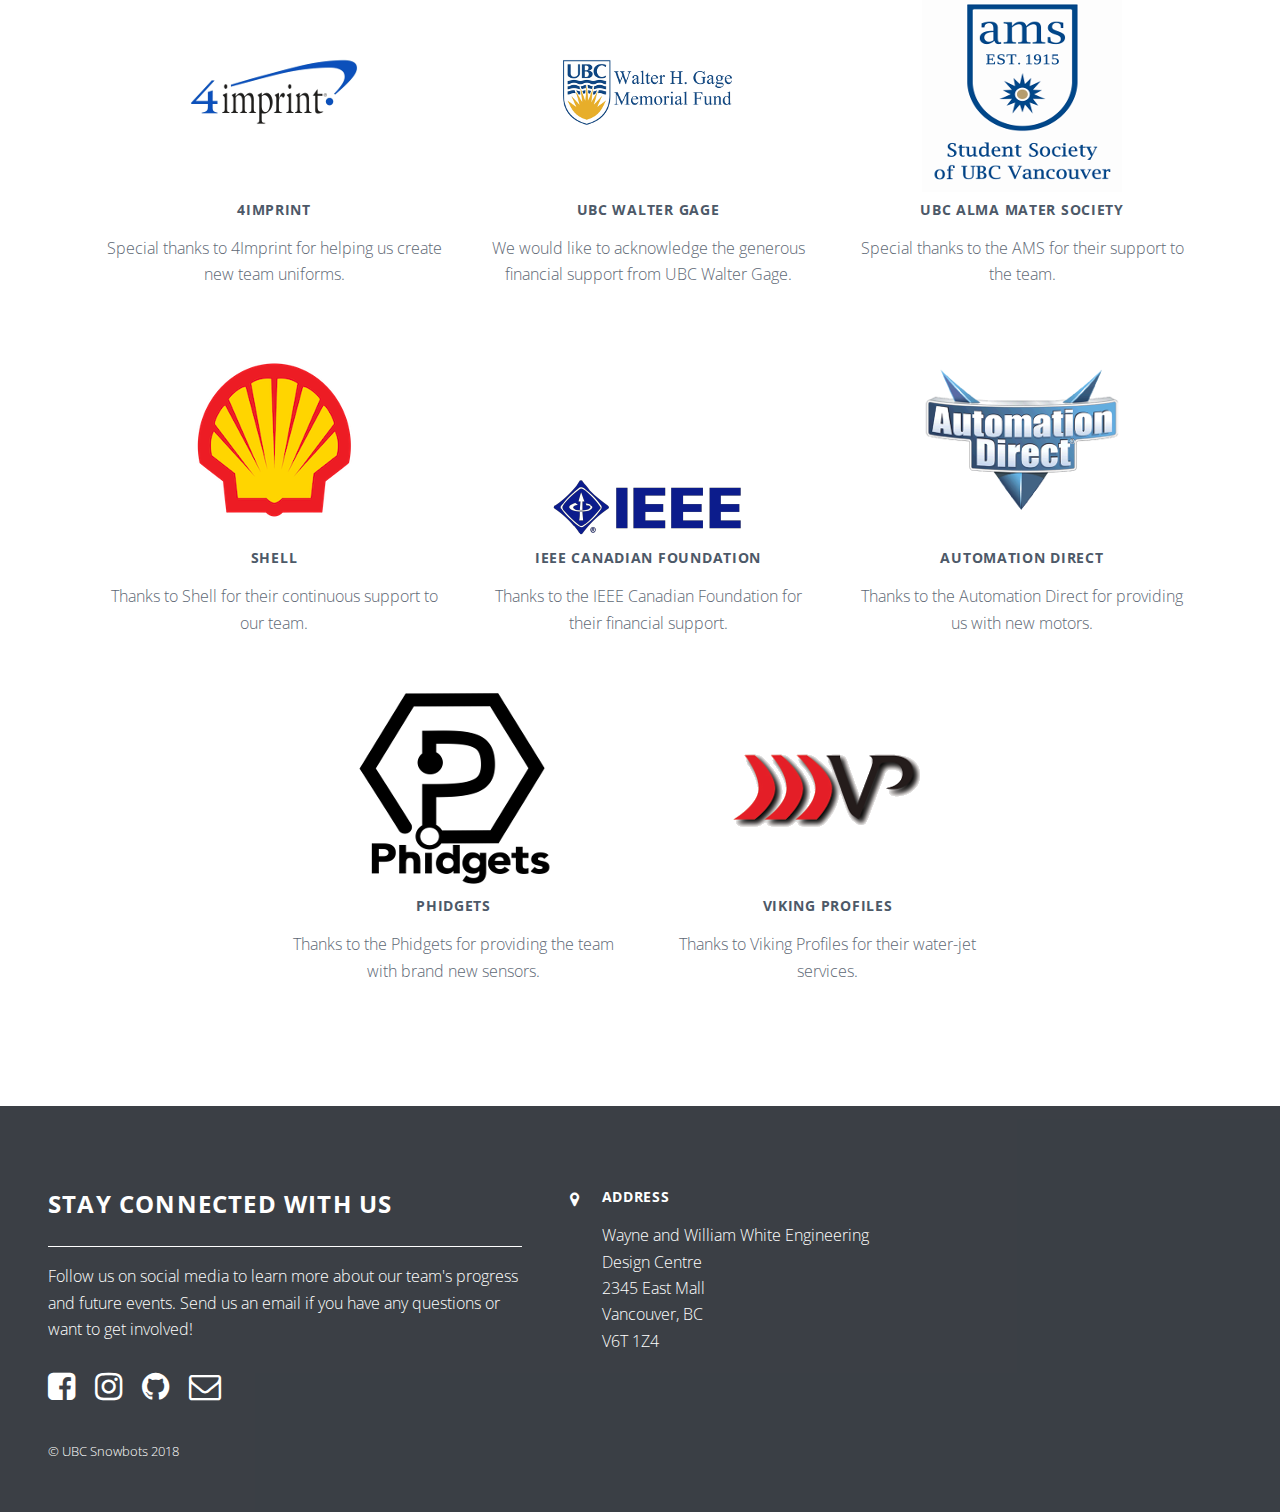
==== commit b24fe53d: "updated logos" ====
--- a/index.html
+++ b/index.html
@@ -195,18 +195,20 @@
 			<header class="align-center">
 				<h2>Sponsors</h2>
 			</header>
+			<br/>
 			<ul class="sponsors">
 				<li>
 					<a href="http://engineering.ubc.ca/" target="_blank">
-						<img src="images/sponsor_logo/ubcapsc-logo.png" alt="University of British Columbia">
+                                            <img src="images/sponsor_logo/apsc-logo.png" alt="UBC APSC" />
 						<h3>UBC Engineering</h3>
 					</a>
 					<p>The University of British Columbia is our main sponsor, housing the team and the robot.</p>
 				</li>
-
+			</ul>
+			<ul class="sponsors">
 				<li>
 					<a href="http://www.ece.ubc.ca/" target="_blank">
-						<img src="images/sponsor_logo/ece-logo.png" alt="UBC AMS">
+						<img src="images/sponsor_logo/ece-logo.png" alt="UBC ECE">
 						<h3>UBC Electrical and Computer Engineering</h3>
 					</a>
 					<p>Special acknowledgement to ECE for their financial support for our team.</p>
@@ -285,11 +287,11 @@
 				</li>
 
 				<li>
-					<a href="http://www.phidgets.com/" target="_blank">
-						<img src="images/sponsor_logo/viking-profiles-logo.png" alt="Phidgets">
+					<a href="http://vikingprofiles.com/" target="_blank">
+						<img src="images/sponsor_logo/viking-profiles-logo.png" alt="Viking Profiles">
 						<h3>Viking Profiles</h3>
 					</a>
-					<p>Thanks to the Viking Profiles for water-jet cutting our metals</p>
+					<p>Thanks to Viking Profiles for their water-jet services.</p>
 				</li>
 
 			</ul>
@@ -351,4 +353,4 @@
 
 </body>
 
-</html>+</html>
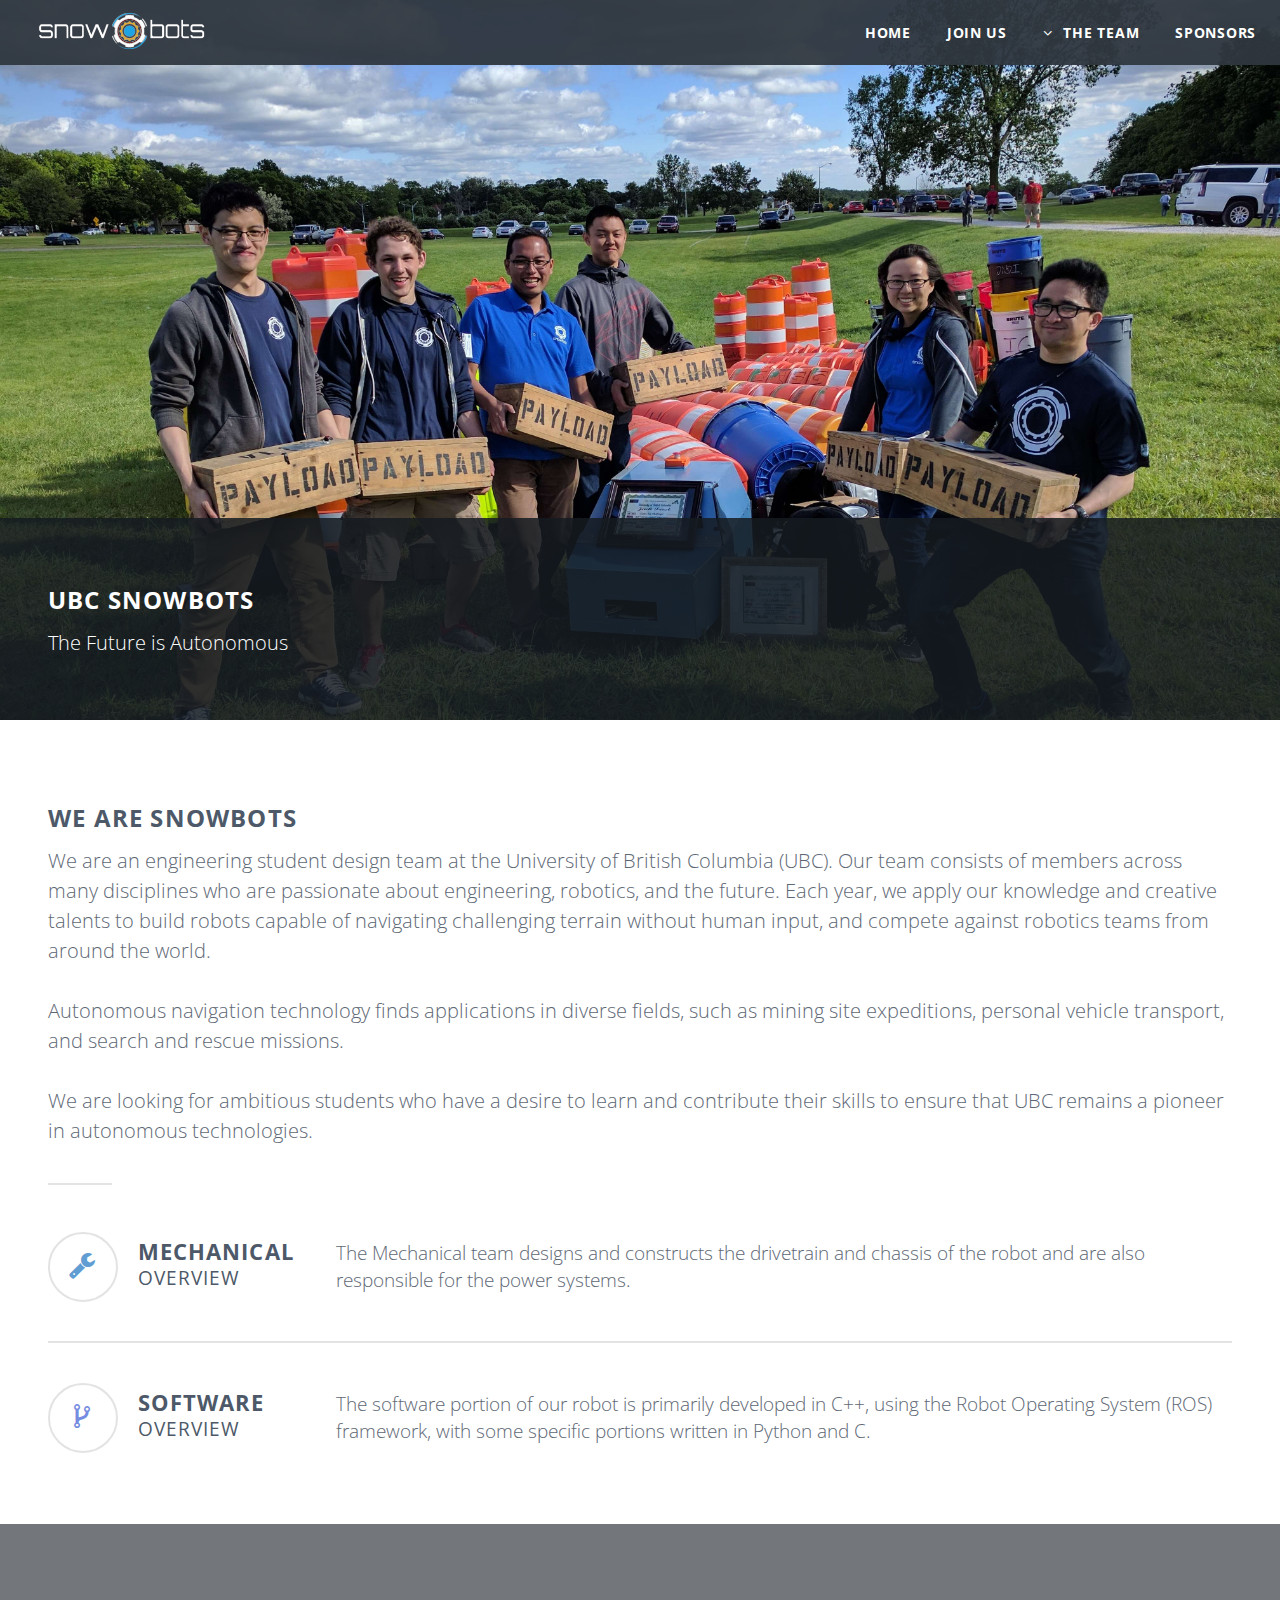
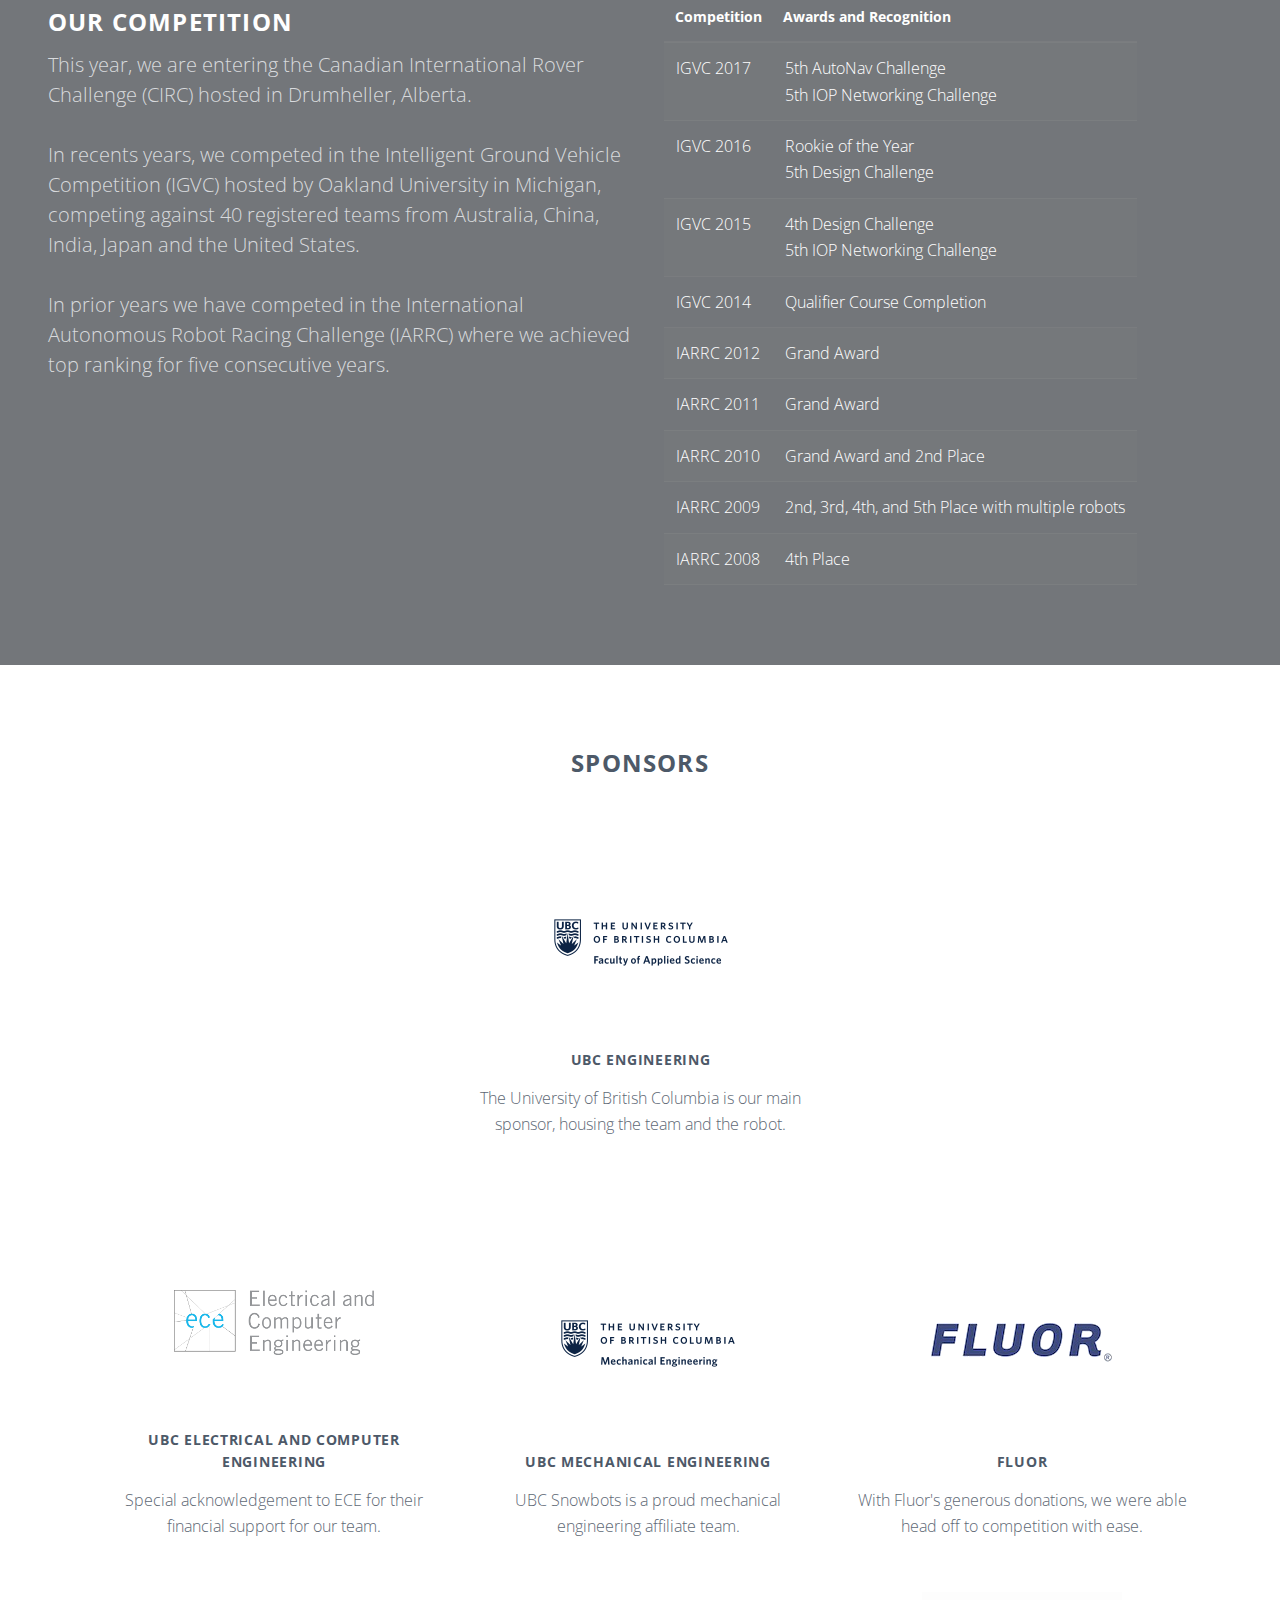
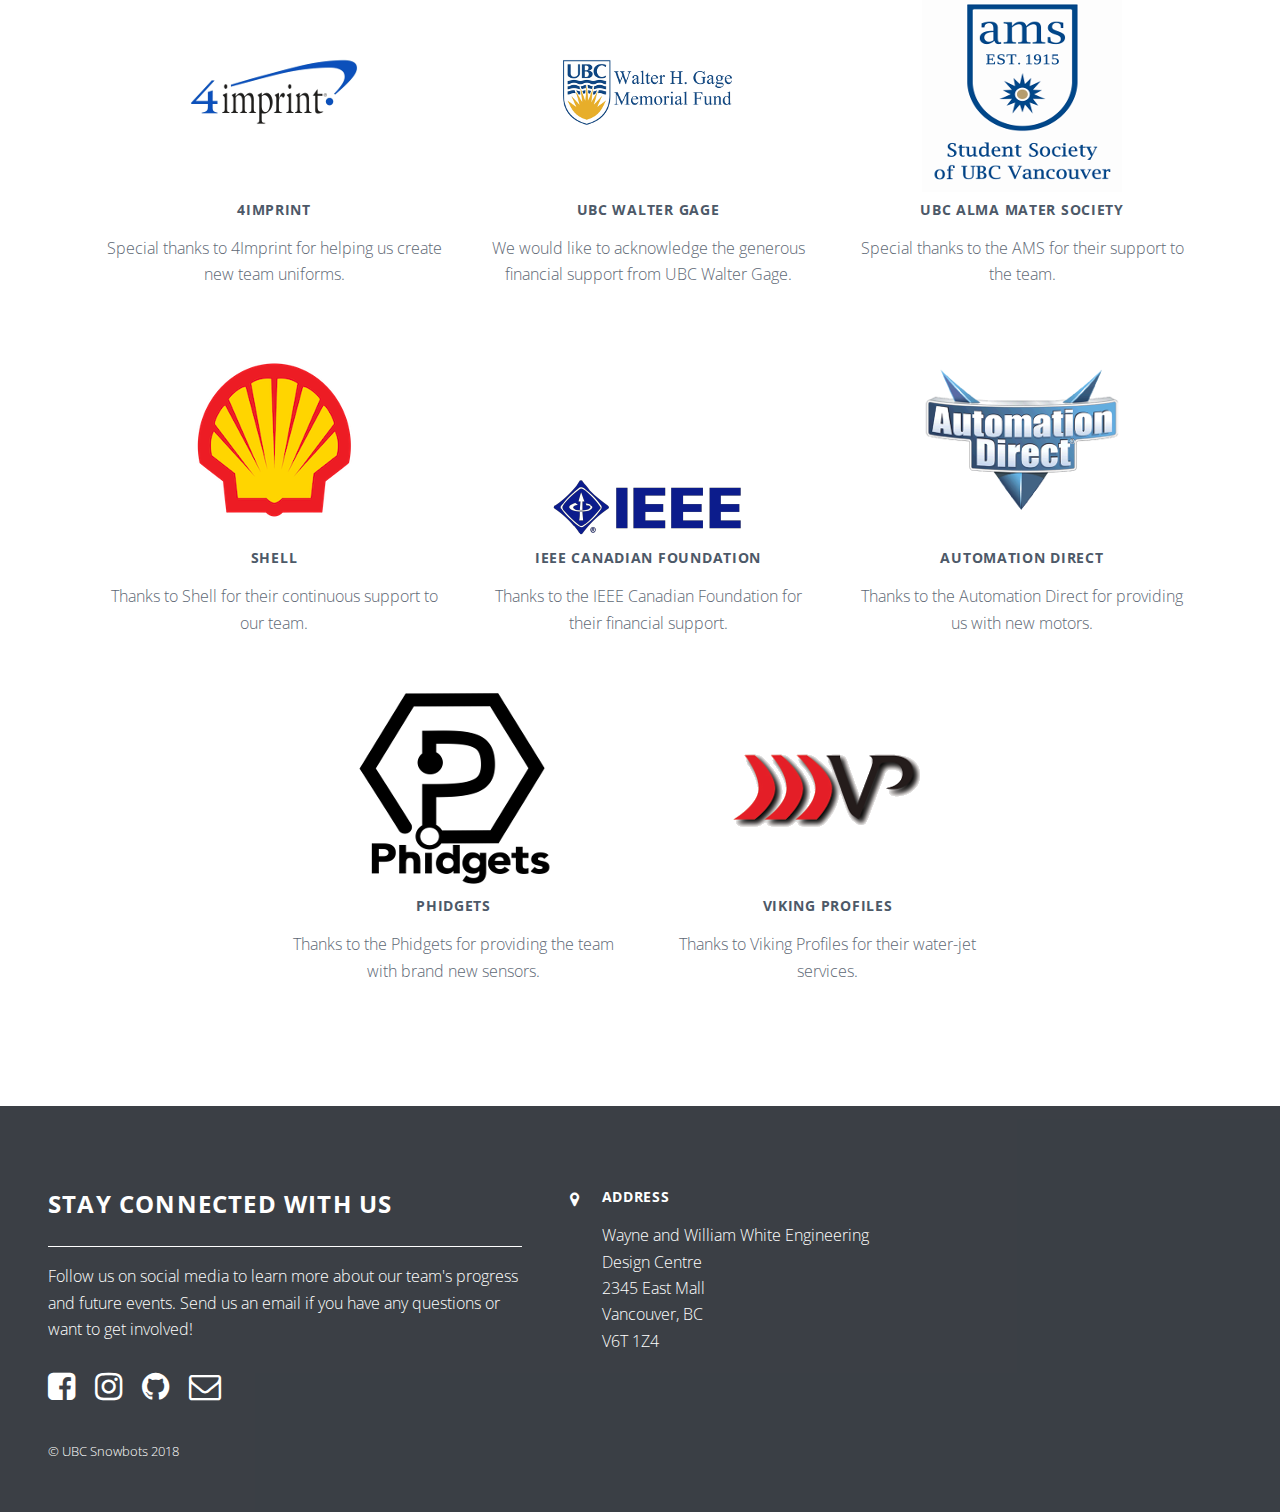
==== commit 88994dc8: "Updated software challenge, our competition info, and the signup link" ====
--- a/index.html
+++ b/index.html
@@ -119,13 +119,16 @@
 				</h2>
 
 				<p>
-					Since 2014 we have been competing in the Intelligent Ground Vehicle Competition (IGVC) hosted by Oakland University in Michigan.
-					IGVC is an international competition with over 40 registered teams in Australia, China, India, Japan and the United
-					States competing to showcase their robotics skills.
+					This year, we are entering the Canadian International Rover Challenge (CIRC) hosted in Drumheller, Alberta.
+					<br/> 
+					<br/> In recents years, we competed in the Intelligent Ground Vehicle Competition (IGVC) hosted by Oakland University in Michigan, 
+					competing against 40 registered teams from Australia, China, India, Japan and the United States.
 					<br/>
-					<br/> In prior years we have competed in the International Autonomous Robot Racing Challenge (IARRC) where we achieved top
+					<br/> 
+					In prior years we have competed in the International Autonomous Robot Racing Challenge (IARRC) where we achieved top
 					ranking for five consecutive years.
-					<br /> This year, we are re-entering IARRC hosted at the University of Waterloo.
+					<br/>
+					
 				</p>
 			</header>
 
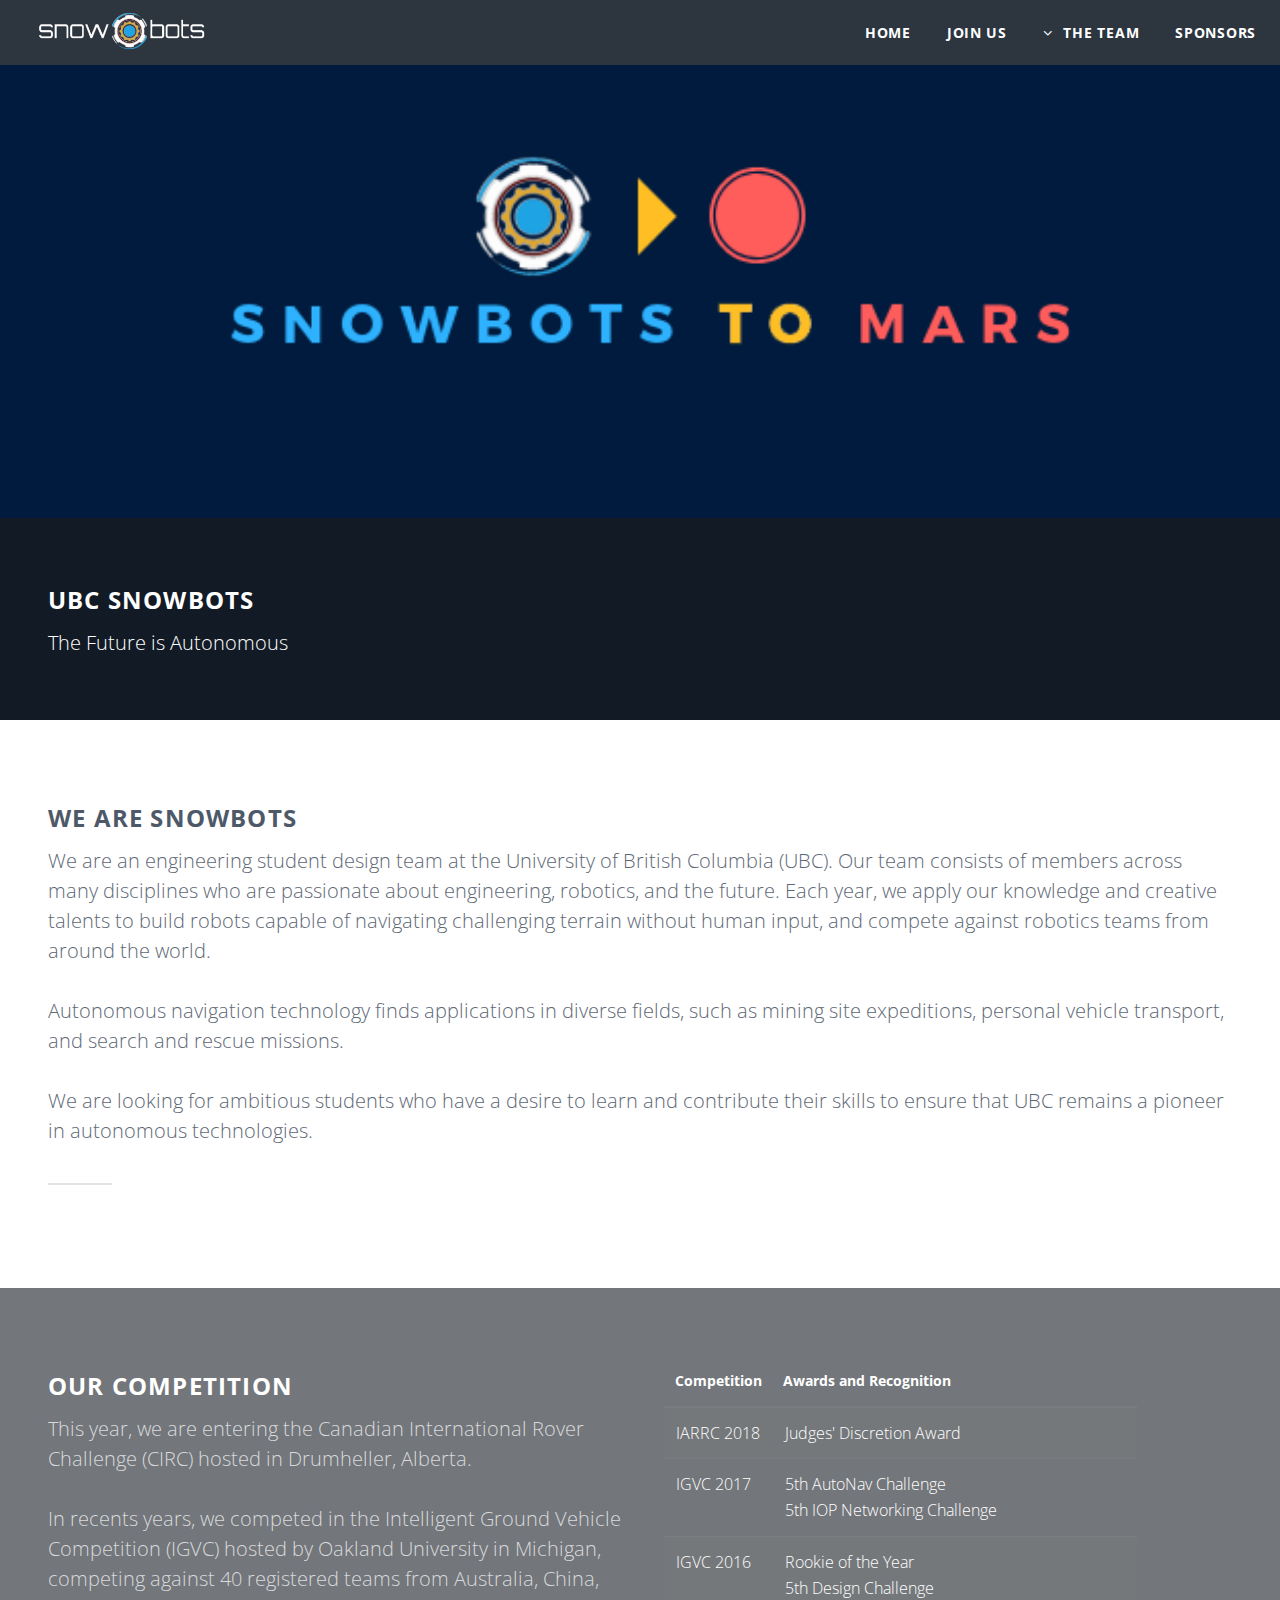
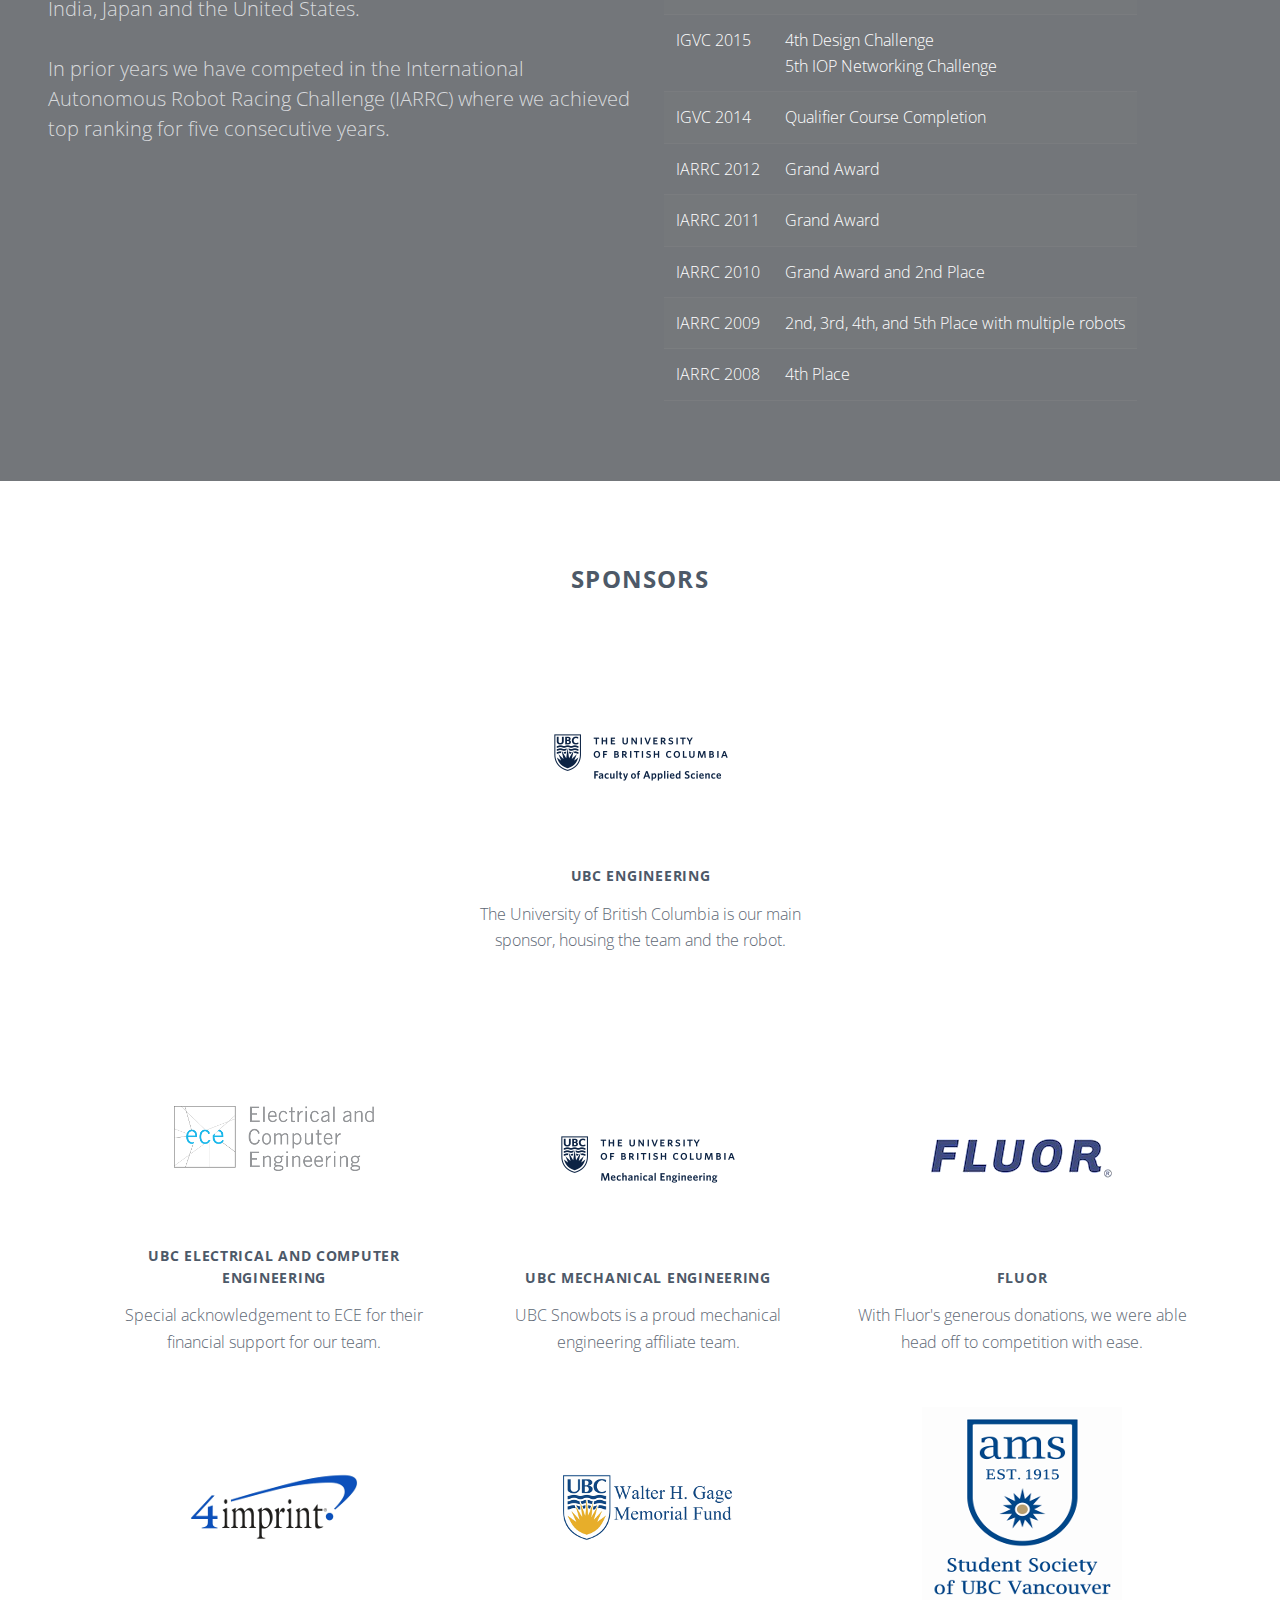
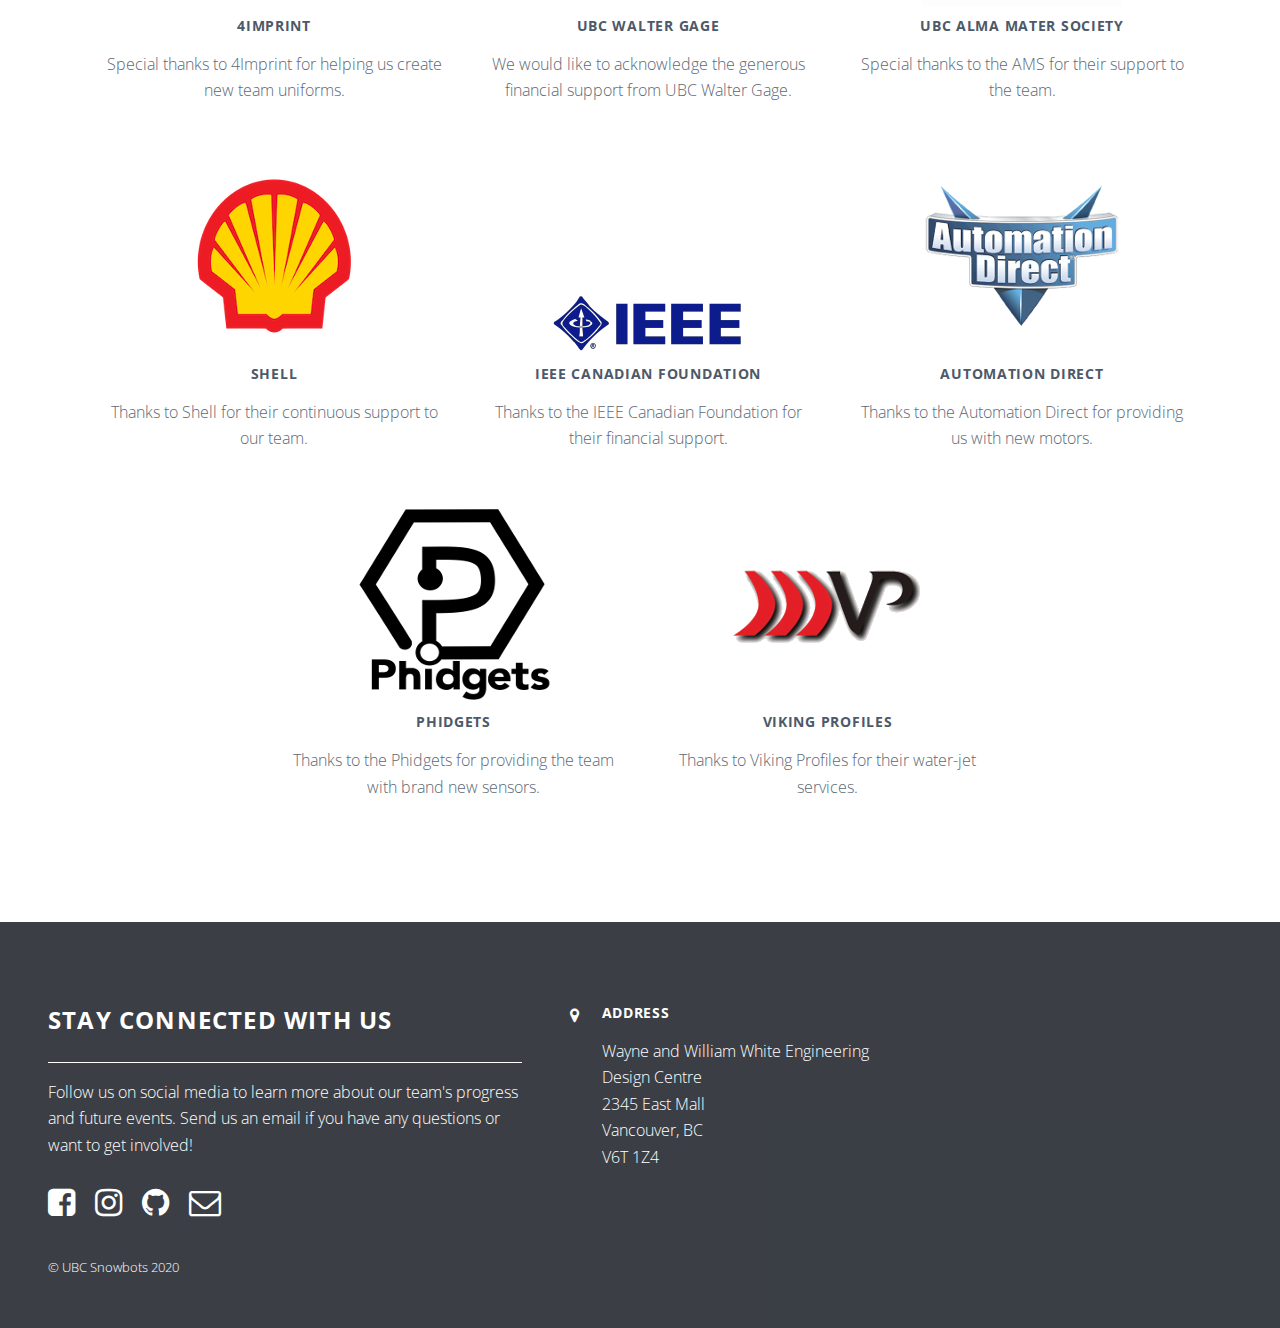
==== commit 6375266c: "Changes described in Google Drive 'Website Update Sep 2020'" ====
--- a/index.html
+++ b/index.html
@@ -33,14 +33,18 @@
 					<a href="roster" class="submenu">The Team</a>
 					<ul>
 						<li>
-							<a href="roster#admin-leads">Administration</a>
-						</li>
-						<li>
+							<a href="roster#robots">Robots</a>
+						</li>
+						<!--uncomment for each page when we have roster again-->
+						<!--<li>
+							<a href="roster#admin-leads">Admin</a>
+						</li>-->
+						<!--<li>
 							<a href="roster#mech-leads">Mechanical</a>
-						</li>
-						<li>
+						</li>-->
+						<!--<li>
 							<a href="roster#software-leads">Software</a>
-						</li>
+						</li>-->
 					</ul>
 				</li>
 				<li>
@@ -83,8 +87,8 @@
 					a pioneer in autonomous technologies.
 				</p>
 			</header>
-
-			<ul class="features">
+			<!--uncomment to have subteam descriptions on the front page-->
+			<!--<ul class="features">
 				<li>
 					<h3 class="icon style1 fa-wrench">Mechanical
 						<br/>
@@ -105,7 +109,7 @@
 						specific portions written in Python and C.
 					</p>
 				</li>
-			</ul>
+			</ul>-->
 
 		</div>
 	</section>
@@ -142,6 +146,12 @@
 					</thead>
 					<tbody>
 						<tr>
+							<td>IARRC 2018</td>
+							<td>
+								Judges' Discretion Award
+							</td>
+						</tr>
+						<tr>
 							<td>IGVC 2017</td>
 							<td>
 								5th AutoNav Challenge
@@ -327,7 +337,7 @@
 							<a class="icon fa-envelope-o" href="mailto:snowbots.ubc@gmail.com"></a>
 						</li>
 					</ul>
-					<p class="copyright">&copy; UBC Snowbots 2018</p>
+					<p class="copyright">&copy; UBC Snowbots 2020</p>
 				</section>
 
 				<ul class="icons bulleted">
--- a/assets/css/main.css
+++ b/assets/css/main.css
@@ -2309,6 +2309,9 @@
 					min-width: 12em;
 					line-height: 1.1em;
 				}
+.features li .icon.style3.fa-code-fork {
+}
+
 
 				ul.features li .sub_h3{
 					font-size: 0.85em;
@@ -3140,6 +3143,7 @@
 				border-color: rgba(255, 255, 255, 0.25);
 			}
 
+
 			.wrapper.style3 hr {
 				border-bottom-color: rgba(255, 255, 255, 0.25);
 			}
@@ -4067,17 +4071,17 @@
 
 /* Banner */
 	.igvc_team_banner {
-		background-image: url("../../images/team_igvc2017.jpg"), -moz-linear-gradient(45deg, rgba(39, 161, 227, 0.65), rgba(231, 35, 42, 0.65)), url("images/overlay.png");
-		background-image: url("../../images/team_igvc2017.jpg"), -webkit-linear-gradient(45deg, rgba(39, 161, 227, 0.65), rgba(231, 35, 42, 0.65)), url("images/overlay.png");
-		background-image: url("../../images/team_igvc2017.jpg"), -ms-linear-gradient(45deg, rgba(39, 161, 227, 0.65), rgba(231, 35, 42, 0.65)), url("images/overlay.png");
-		background-image: url("../../images/team_igvc2017.jpg"), linear-gradient(45deg, rgba(39, 161, 227, 0.65), rgba(231, 35, 42, 0.65)), url("images/overlay.png");
+		background-image: url("../../images/snowbotstomarsshort.png"), -moz-linear-gradient(45deg, rgba(39, 161, 227, 0.65), rgba(231, 35, 42, 0.65)), url("images/overlay.png");
+		background-image: url("../../images/snowbotstomarsshort.png"), -webkit-linear-gradient(45deg, rgba(39, 161, 227, 0.65), rgba(231, 35, 42, 0.65)), url("images/overlay.png");
+		background-image: url("../../images/snowbotstomarsshort.png"), -ms-linear-gradient(45deg, rgba(39, 161, 227, 0.65), rgba(231, 35, 42, 0.65)), url("images/overlay.png");
+		background-image: url("../../images/snowbotstomarsshort.png"), linear-gradient(45deg, rgba(39, 161, 227, 0.65), rgba(231, 35, 42, 0.65)), url("images/overlay.png");
 	}
 
 	.team_banner {
-		background-image: url("../../images/team_2018.jpg"), -moz-linear-gradient(45deg, rgba(39, 161, 227, 0.65), rgba(231, 35, 42, 0.65)), url("images/overlay.png");
-		background-image: url("../../images/team_2018.jpg"), -webkit-linear-gradient(45deg, rgba(39, 161, 227, 0.65), rgba(231, 35, 42, 0.65)), url("images/overlay.png");
-		background-image: url("../../images/team_2018.jpg"), -ms-linear-gradient(45deg, rgba(39, 161, 227, 0.65), rgba(231, 35, 42, 0.65)), url("images/overlay.png");
-		background-image: url("../../images/team_2018.jpg"), linear-gradient(45deg, rgba(39, 161, 227, 0.65), rgba(231, 35, 42, 0.65)), url("images/overlay.png");
+		background-image: url("../../images/team_igvc2017short.jpg"), -moz-linear-gradient(45deg, rgba(39, 161, 227, 0.65), rgba(231, 35, 42, 0.65)), url("images/overlay.png");
+		background-image: url("../../images/team_igvc2017short.jpg"), -webkit-linear-gradient(45deg, rgba(39, 161, 227, 0.65), rgba(231, 35, 42, 0.65)), url("images/overlay.png");
+		background-image: url("../../images/team_igvc2017short.jpg"), -ms-linear-gradient(45deg, rgba(39, 161, 227, 0.65), rgba(231, 35, 42, 0.65)), url("images/overlay.png");
+		background-image: url("../../images/team_igvc2017short.jpg"), linear-gradient(45deg, rgba(39, 161, 227, 0.65), rgba(231, 35, 42, 0.65)), url("images/overlay.png");
 	}
 
 	.sponsor_banner {
@@ -4847,4 +4851,4 @@
 
 .wrapper.cta > .inner.inner-split > * {
 	max-width: 50%;
-}+}
